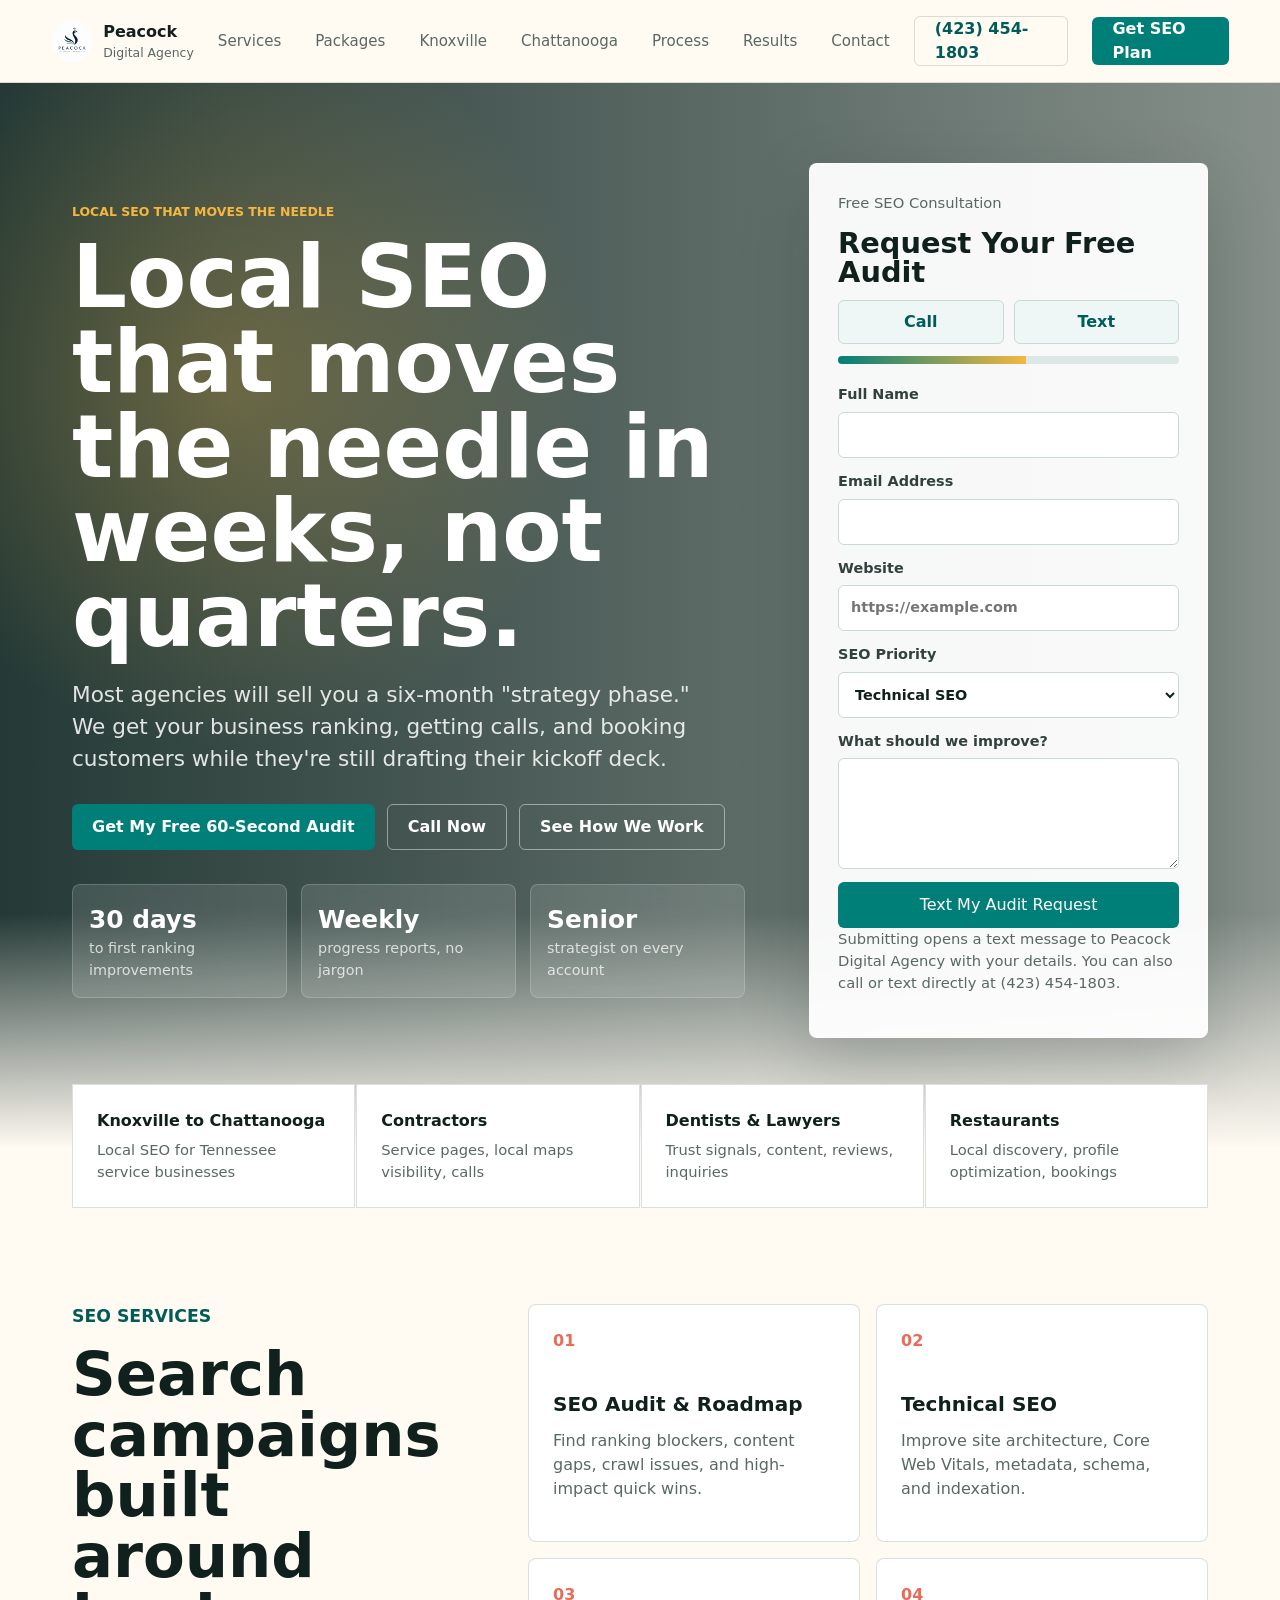
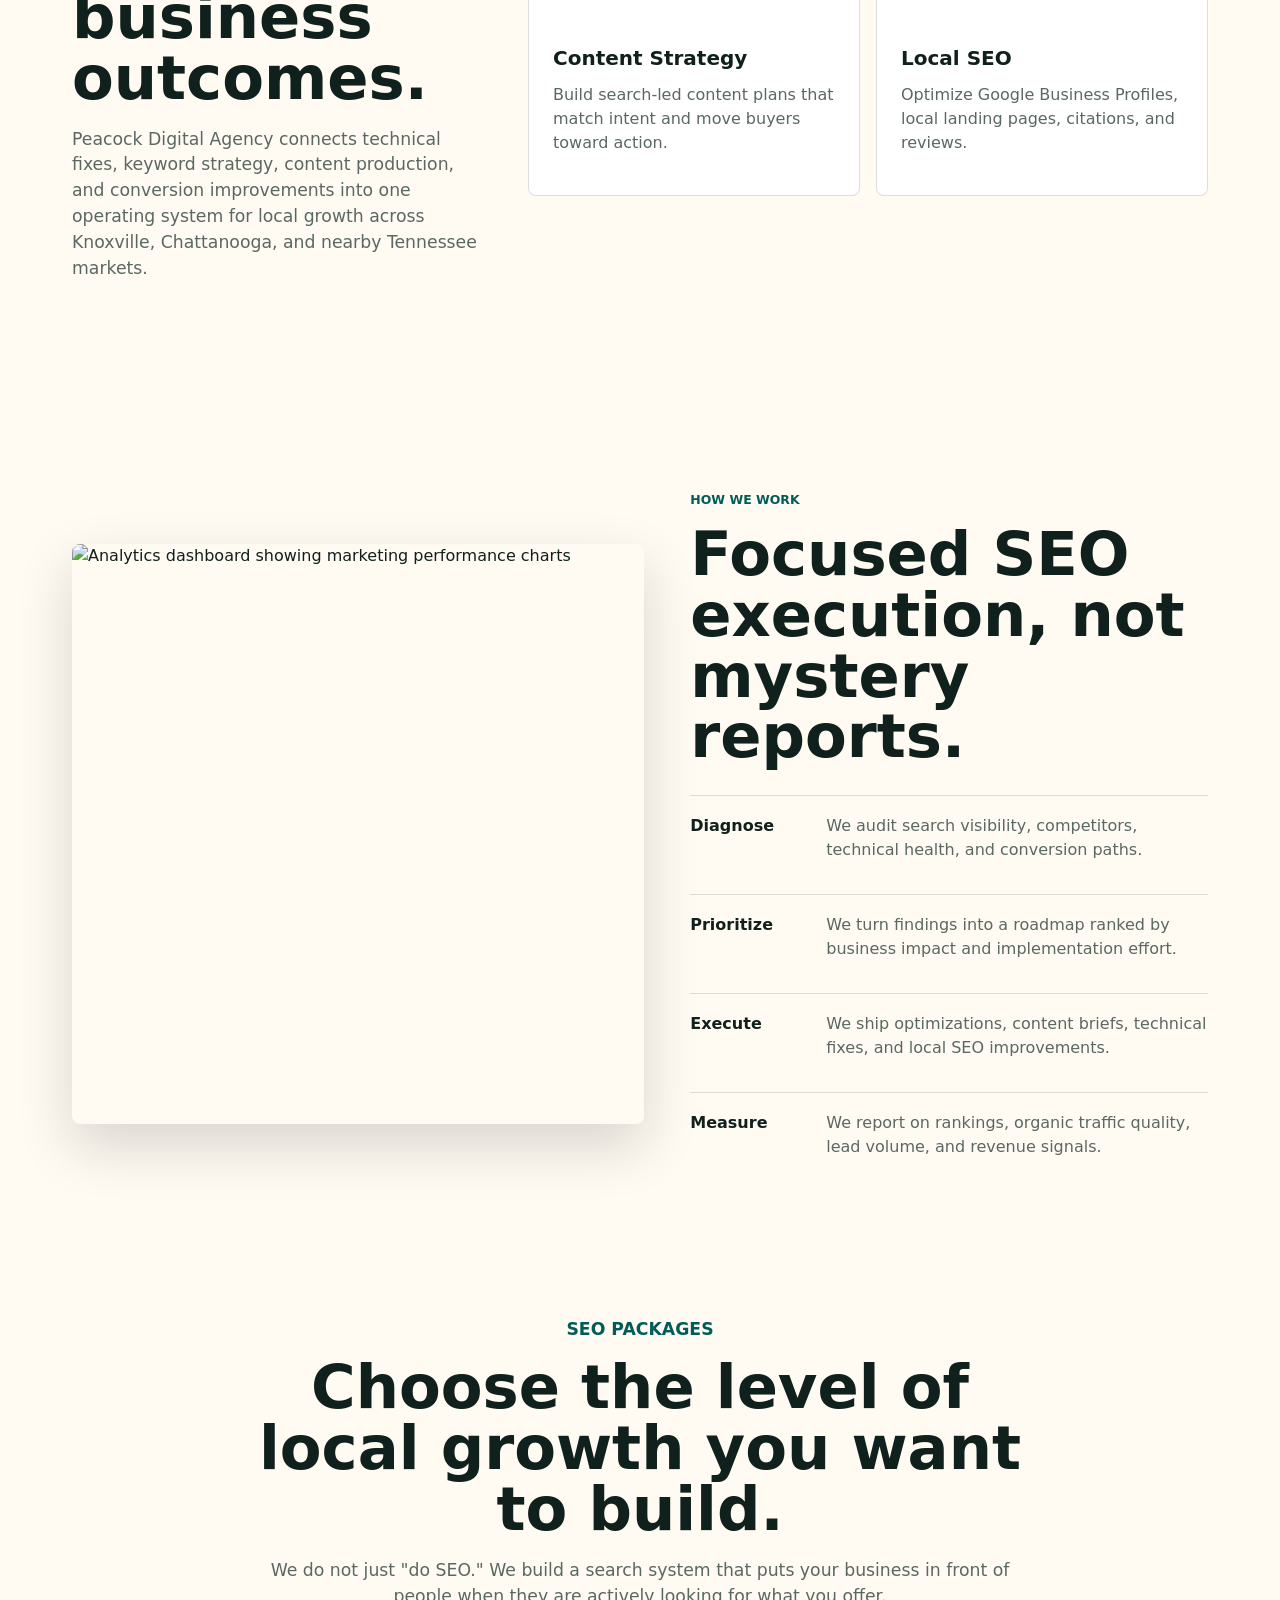
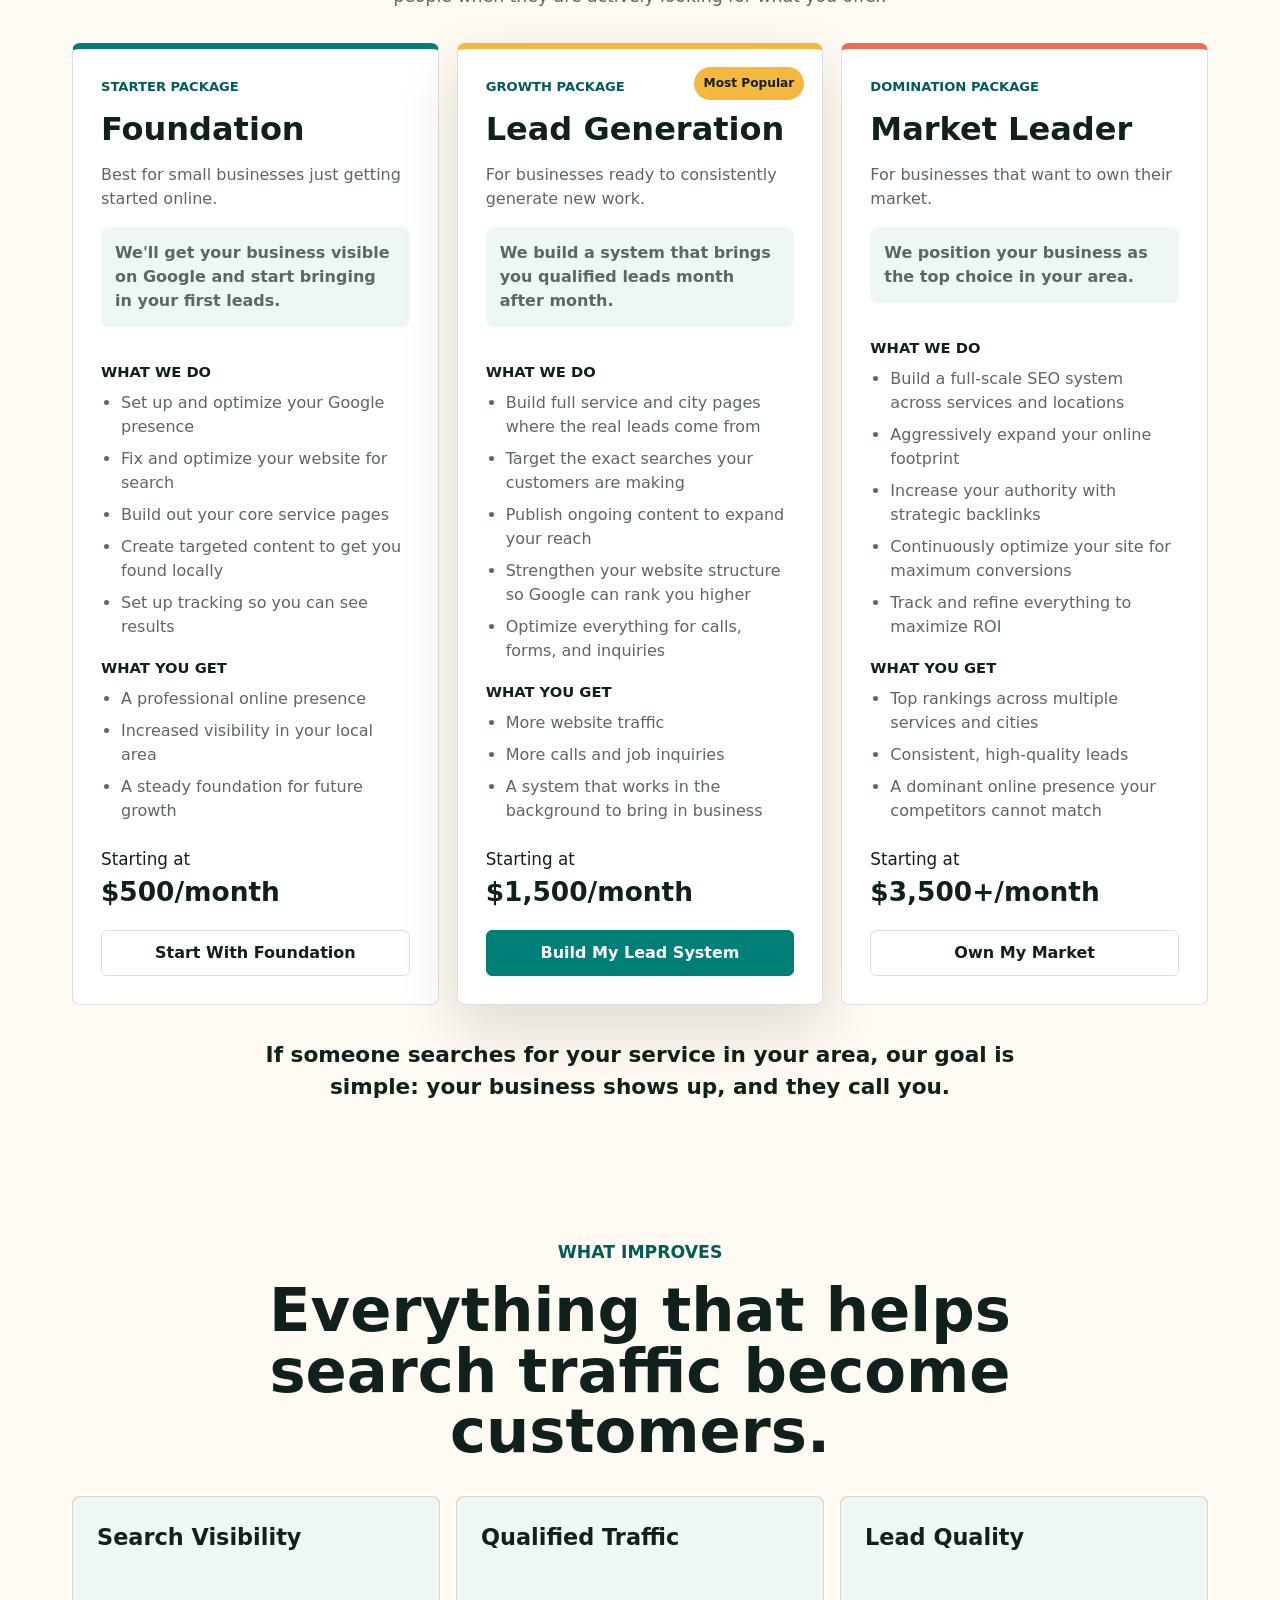
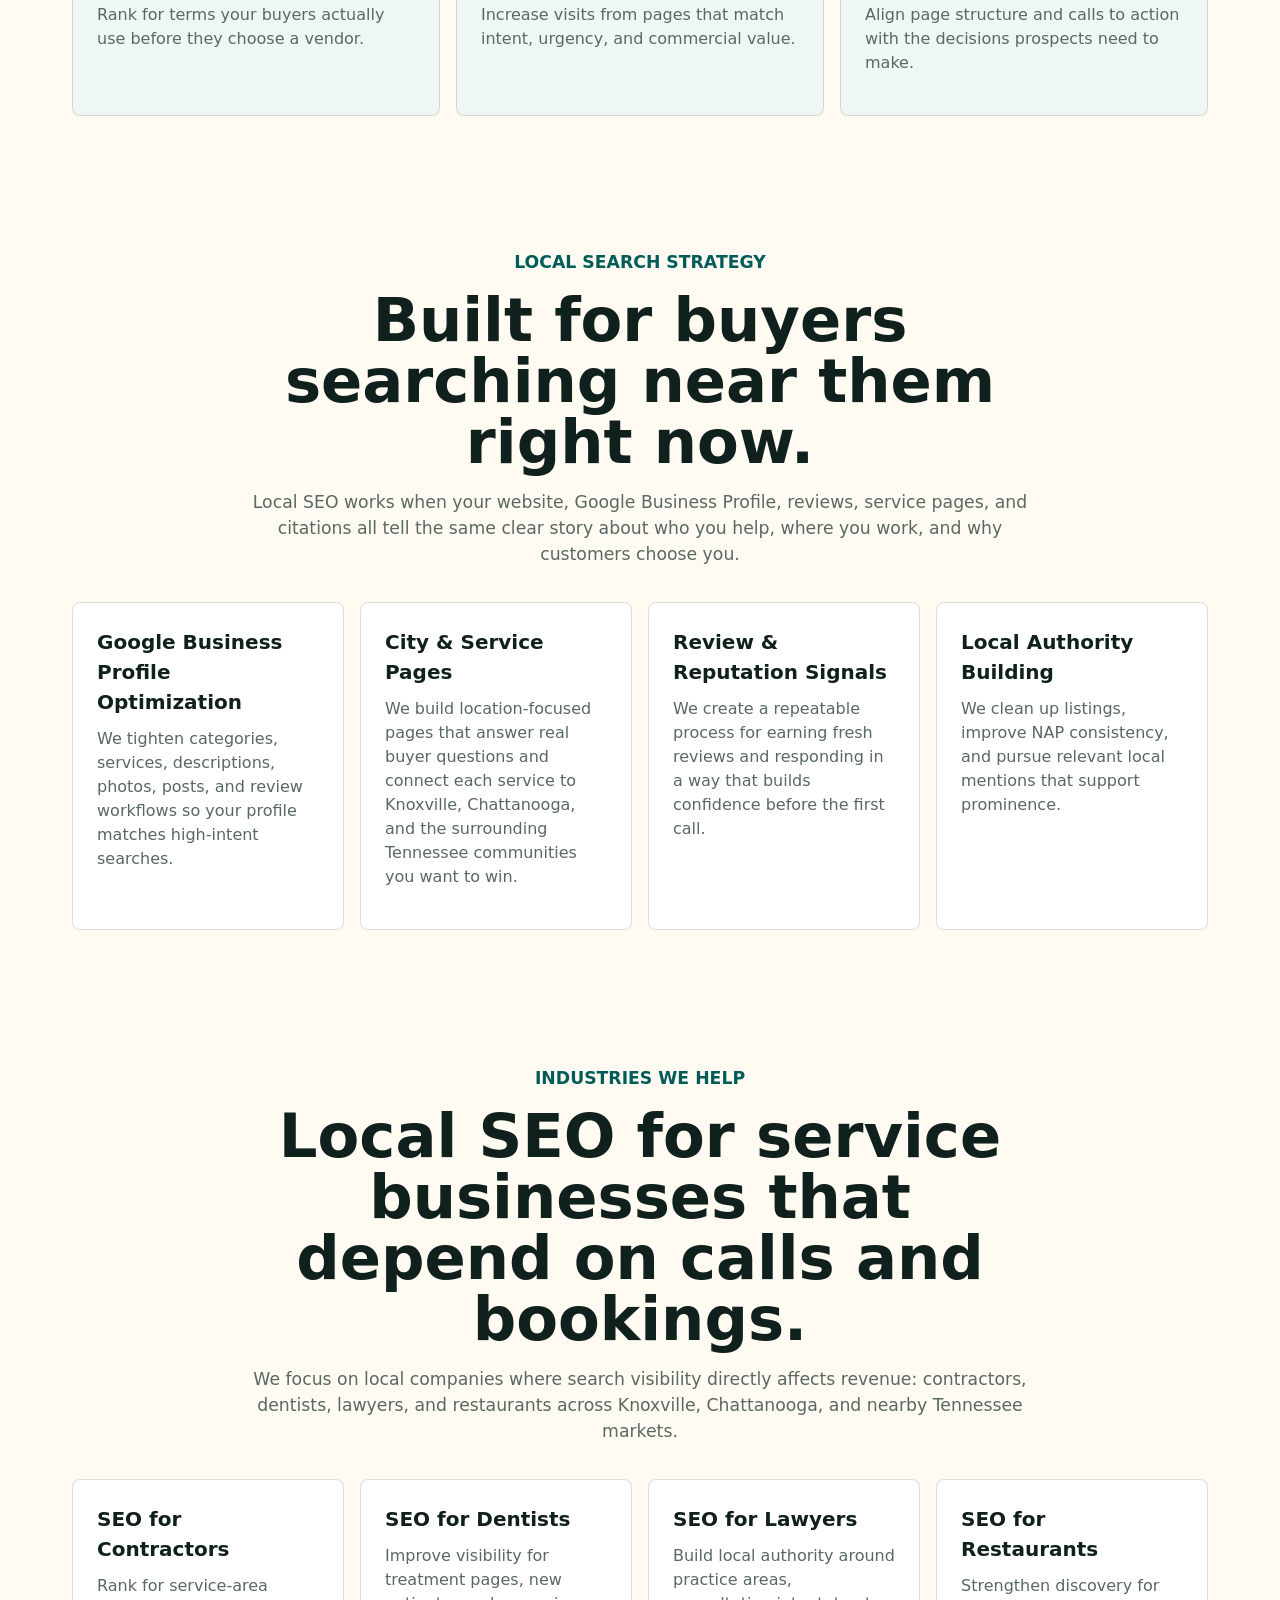
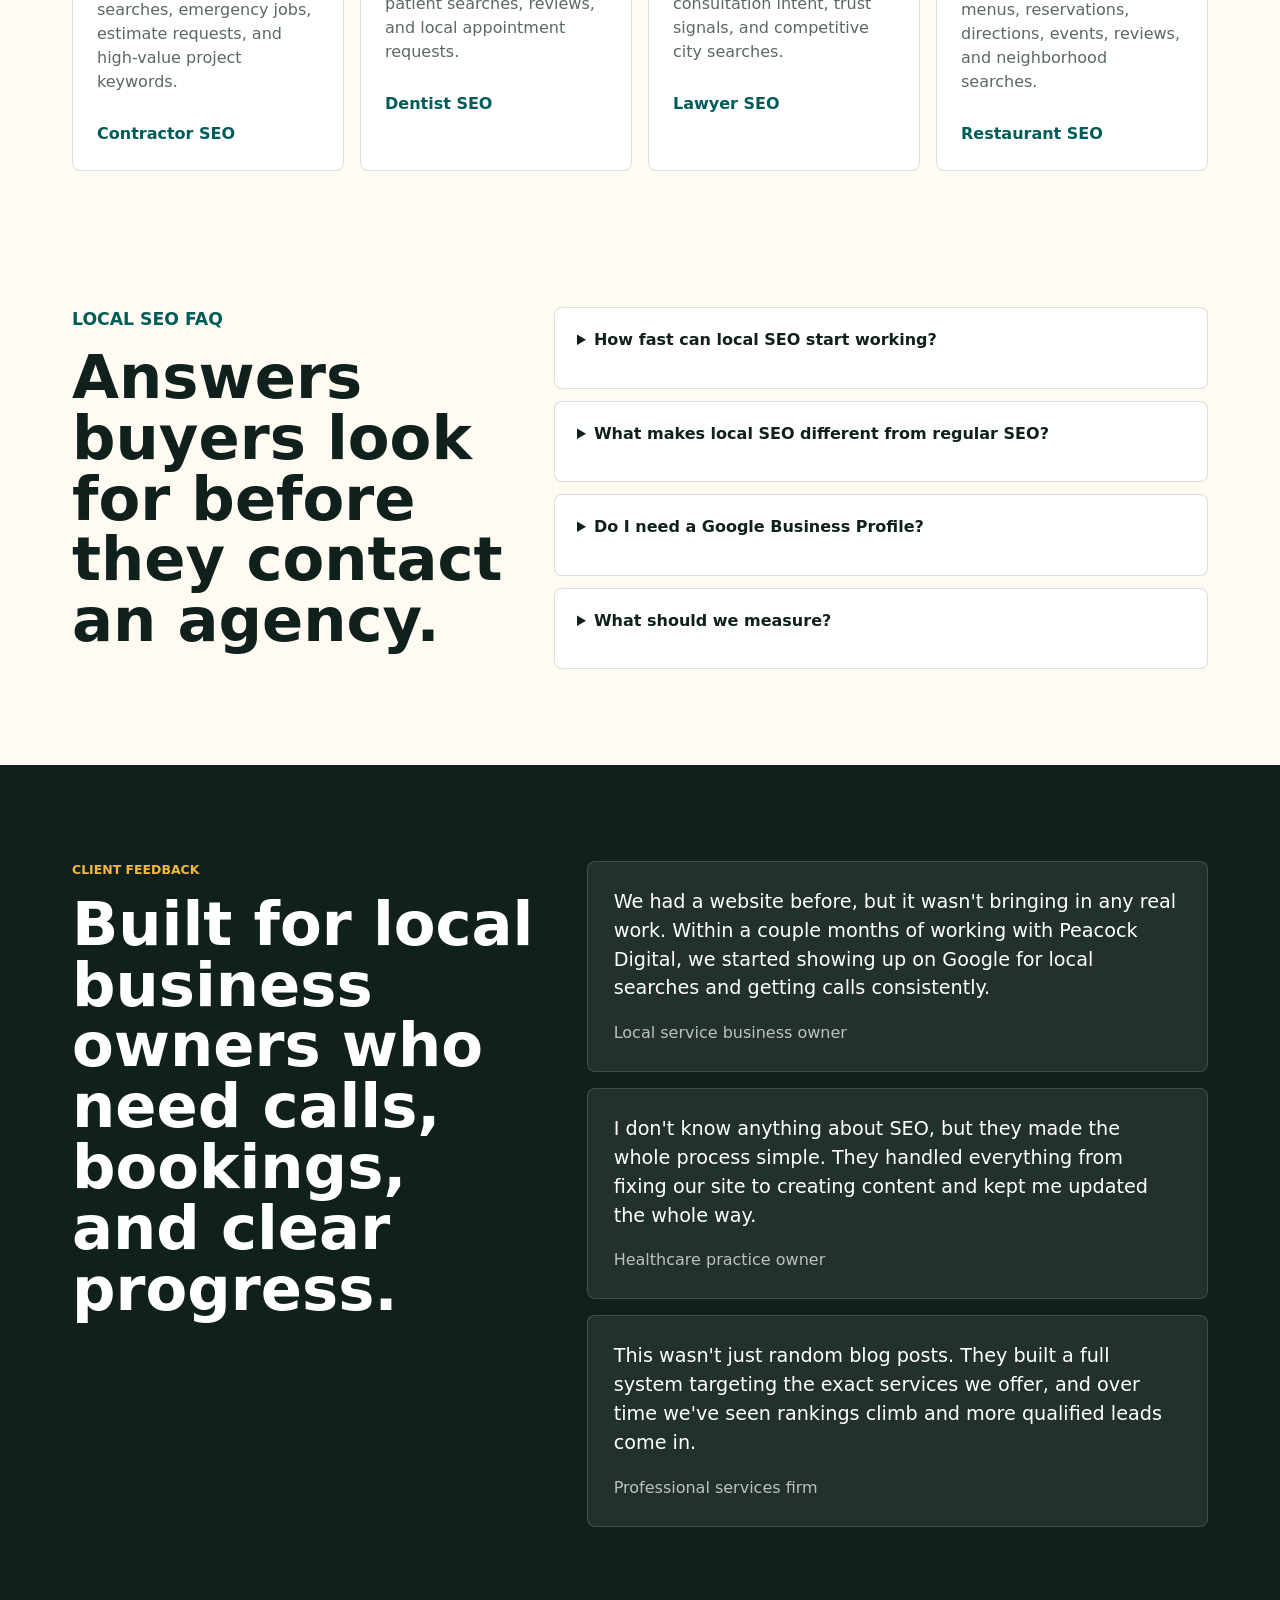
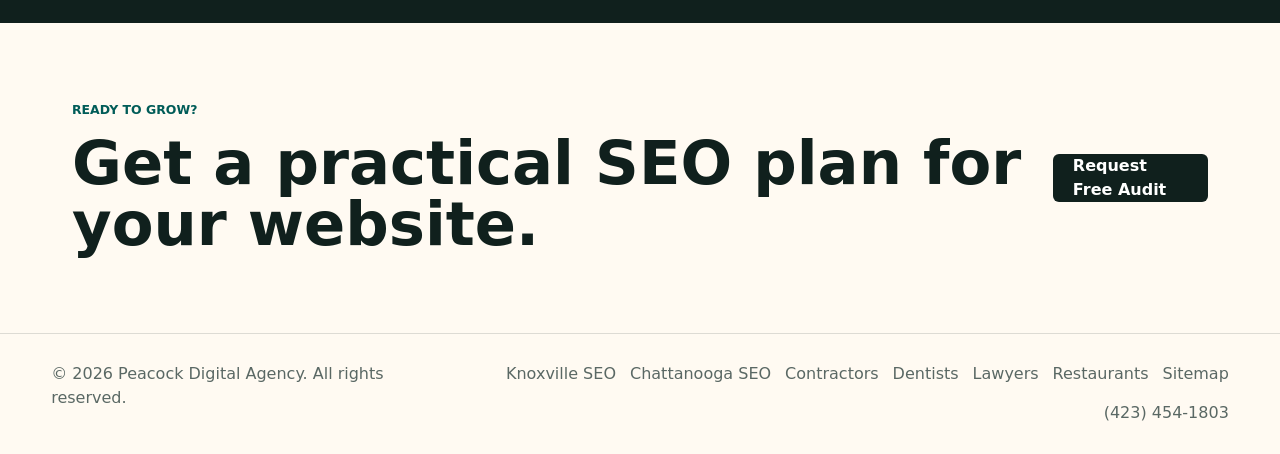
==== index.html @ 045be06d "Expand local SEO service area pages" ====
<!DOCTYPE html>
<html lang="en">
  <head>
    <meta charset="UTF-8" />
    <meta name="viewport" content="width=device-width, initial-scale=1.0" />
    <title>Local SEO Services | Peacock Digital Agency</title>
    <meta
      name="description"
      content="Peacock Digital Agency helps local businesses improve Google rankings, earn more calls, and book more customers with practical local SEO campaigns."
    />
    <meta name="robots" content="index, follow" />
    <meta property="og:title" content="Local SEO Services | Peacock Digital Agency" />
    <meta
      property="og:description"
      content="Local SEO campaigns built to improve visibility, calls, and booked customers without months of vague strategy work."
    />
    <meta property="og:type" content="website" />
    <meta property="og:image" content="logo.png" />
    <meta name="twitter:card" content="summary_large_image" />
    <link rel="preconnect" href="https://images.unsplash.com" />
    <link rel="stylesheet" href="styles.css" />
    <script type="application/ld+json">
      {
        "@context": "https://schema.org",
        "@type": "ProfessionalService",
        "name": "Peacock Digital Agency",
        "description": "Local SEO services for businesses that want better Google visibility, more calls, and more booked customers.",
        "telephone": "+14234541803",
        "areaServed": [
          {
            "@type": "City",
            "name": "Knoxville",
            "address": {
              "@type": "PostalAddress",
              "addressRegion": "TN",
              "addressCountry": "US"
            }
          },
          {
            "@type": "City",
            "name": "Chattanooga",
            "address": {
              "@type": "PostalAddress",
              "addressRegion": "TN",
              "addressCountry": "US"
            }
          }
        ],
        "serviceType": "Local SEO",
        "hasOfferCatalog": {
          "@type": "OfferCatalog",
          "name": "Local SEO Services",
          "itemListElement": [
            {
              "@type": "Offer",
              "itemOffered": {
                "@type": "Service",
                "name": "Google Business Profile Optimization"
              }
            },
            {
              "@type": "Offer",
              "itemOffered": {
                "@type": "Service",
                "name": "Local SEO Audit"
              }
            },
            {
              "@type": "Offer",
              "itemOffered": {
                "@type": "Service",
                "name": "Local Citation Building"
              }
            }
          ]
        },
        "sameAs": []
      }
    </script>
    <script type="application/ld+json">
      {
        "@context": "https://schema.org",
        "@type": "FAQPage",
        "mainEntity": [
          {
            "@type": "Question",
            "name": "How fast can local SEO start working?",
            "acceptedAnswer": {
              "@type": "Answer",
              "text": "Some improvements can appear within weeks after technical fixes, Google Business Profile updates, and citation cleanup. Competitive rankings usually require ongoing content, reviews, and authority work."
            }
          },
          {
            "@type": "Question",
            "name": "What makes local SEO different from regular SEO?",
            "acceptedAnswer": {
              "@type": "Answer",
              "text": "Local SEO focuses on searches with geographic intent. It combines website relevance, Google Business Profile strength, reviews, proximity, local content, and business listing consistency."
            }
          },
          {
            "@type": "Question",
            "name": "Do I need a Google Business Profile?",
            "acceptedAnswer": {
              "@type": "Answer",
              "text": "Yes. For most local businesses, a complete and verified Google Business Profile is one of the most important assets for showing up in Maps and local search results."
            }
          },
          {
            "@type": "Question",
            "name": "What should we measure?",
            "acceptedAnswer": {
              "@type": "Answer",
              "text": "Rankings matter, but the core metrics are calls, form submissions, booked appointments, direction requests, organic traffic quality, and revenue opportunities from local search."
            }
          }
        ]
      }
    </script>
  </head>
  <body>
    <header class="site-header">
      <a class="brand" href="#top" aria-label="Peacock Digital Agency home">
        <img class="brand-logo" src="logo.png" alt="" />
        <span>
          <strong>Peacock</strong>
          <small>Digital Agency</small>
        </span>
      </a>
      <nav class="main-nav" aria-label="Primary navigation">
        <a href="#services">Services</a>
        <a href="#packages">Packages</a>
        <a href="local-seo-knoxville.html">Knoxville</a>
        <a href="local-seo-chattanooga.html">Chattanooga</a>
        <a href="#process">Process</a>
        <a href="#results">Results</a>
        <a href="#contact">Contact</a>
      </nav>
      <a class="header-phone" href="tel:+14234541803">(423) 454-1803</a>
      <a class="header-cta" href="#contact">Get SEO Plan</a>
    </header>

    <main id="top">
      <section class="hero">
        <div class="hero-media" aria-hidden="true"></div>
        <div class="hero-overlay"></div>
        <div class="hero-inner">
          <div class="hero-copy">
            <p class="eyebrow">Local SEO that moves the needle</p>
            <h1>Local SEO that moves the needle in weeks, not quarters.</h1>
            <p class="hero-subtitle">
              Most agencies will sell you a six-month "strategy phase." We get your business ranking,
              getting calls, and booking customers while they're still drafting their kickoff deck.
            </p>
            <div class="hero-actions">
              <a class="primary-button" href="#contact">Get My Free 60-Second Audit</a>
              <a class="secondary-button" href="tel:+14234541803">Call Now</a>
              <a class="secondary-button" href="#process">See How We Work</a>
            </div>
            <dl class="hero-stats" aria-label="Agency highlights">
              <div>
                <dt>30 days</dt>
                <dd>to first ranking improvements</dd>
              </div>
              <div>
                <dt>Weekly</dt>
                <dd>progress reports, no jargon</dd>
              </div>
              <div>
                <dt>Senior</dt>
                <dd>strategist on every account</dd>
              </div>
            </dl>
          </div>

          <form class="lead-form" id="contact" aria-label="Request an SEO proposal">
            <p class="form-kicker">Free SEO Consultation</p>
            <h2>Request Your Free Audit</h2>
            <div class="contact-options" aria-label="Direct contact options">
              <a href="tel:+14234541803">Call</a>
              <a href="sms:+14234541803">Text</a>
            </div>
            <div class="progress">
              <span></span>
            </div>
            <label>
              Full Name
              <input name="name" autocomplete="name" required />
            </label>
            <label>
              Email Address
              <input name="email" type="email" autocomplete="email" required />
            </label>
            <label>
              Website
              <input name="website" type="url" placeholder="https://example.com" />
            </label>
            <label>
              SEO Priority
              <select name="priority">
                <option>Technical SEO</option>
                <option>Local SEO</option>
                <option>Content Strategy</option>
                <option>Ecommerce SEO</option>
                <option>Full SEO Campaign</option>
              </select>
            </label>
            <label>
              What should we improve?
              <textarea name="message" rows="4"></textarea>
            </label>
            <button type="submit">Text My Audit Request</button>
            <p class="form-note">
              Submitting opens a text message to Peacock Digital Agency with your details.
              You can also call or text directly at (423) 454-1803.
            </p>
          </form>
        </div>
      </section>

      <section class="proof-band" aria-label="Client proof points">
        <div>
          <strong>Knoxville to Chattanooga</strong>
          <span>Local SEO for Tennessee service businesses</span>
        </div>
        <div>
          <strong>Contractors</strong>
          <span>Service pages, local maps visibility, calls</span>
        </div>
        <div>
          <strong>Dentists &amp; Lawyers</strong>
          <span>Trust signals, content, reviews, inquiries</span>
        </div>
        <div>
          <strong>Restaurants</strong>
          <span>Local discovery, profile optimization, bookings</span>
        </div>
      </section>

      <section class="section split" id="services">
        <div class="section-copy">
          <p class="eyebrow dark">SEO services</p>
          <h2>Search campaigns built around business outcomes.</h2>
          <p>
            Peacock Digital Agency connects technical fixes, keyword strategy,
            content production, and conversion improvements into one operating
            system for local growth across Knoxville, Chattanooga, and nearby
            Tennessee markets.
          </p>
        </div>
        <div class="service-grid">
          <article>
            <span>01</span>
            <h3>SEO Audit &amp; Roadmap</h3>
            <p>Find ranking blockers, content gaps, crawl issues, and high-impact quick wins.</p>
          </article>
          <article>
            <span>02</span>
            <h3>Technical SEO</h3>
            <p>Improve site architecture, Core Web Vitals, metadata, schema, and indexation.</p>
          </article>
          <article>
            <span>03</span>
            <h3>Content Strategy</h3>
            <p>Build search-led content plans that match intent and move buyers toward action.</p>
          </article>
          <article>
            <span>04</span>
            <h3>Local SEO</h3>
            <p>Optimize Google Business Profiles, local landing pages, citations, and reviews.</p>
          </article>
        </div>
      </section>

      <section class="section image-feature" id="process">
        <img
          src="https://images.unsplash.com/photo-1551288049-bebda4e38f71?auto=format&fit=crop&w=1400&q=80"
          alt="Analytics dashboard showing marketing performance charts"
        />
        <div>
          <p class="eyebrow dark">How we work</p>
          <h2>Focused SEO execution, not mystery reports.</h2>
          <ol class="process-list">
            <li>
              <strong>Diagnose</strong>
              <span>We audit search visibility, competitors, technical health, and conversion paths.</span>
            </li>
            <li>
              <strong>Prioritize</strong>
              <span>We turn findings into a roadmap ranked by business impact and implementation effort.</span>
            </li>
            <li>
              <strong>Execute</strong>
              <span>We ship optimizations, content briefs, technical fixes, and local SEO improvements.</span>
            </li>
            <li>
              <strong>Measure</strong>
              <span>We report on rankings, organic traffic quality, lead volume, and revenue signals.</span>
            </li>
          </ol>
        </div>
      </section>

      <section class="section packages-section" id="packages">
        <div class="section-copy centered">
          <p class="eyebrow dark">SEO packages</p>
          <h2>Choose the level of local growth you want to build.</h2>
          <p>
            We do not just "do SEO." We build a search system that puts your
            business in front of people when they are actively looking for what
            you offer.
          </p>
        </div>
        <div class="package-grid">
          <article class="package-card starter">
            <p class="package-label">Starter Package</p>
            <h3>Foundation</h3>
            <p class="package-fit">Best for small businesses just getting started online.</p>
            <p class="package-promise">
              We'll get your business visible on Google and start bringing in
              your first leads.
            </p>
            <h4>What we do</h4>
            <ul>
              <li>Set up and optimize your Google presence</li>
              <li>Fix and optimize your website for search</li>
              <li>Build out your core service pages</li>
              <li>Create targeted content to get you found locally</li>
              <li>Set up tracking so you can see results</li>
            </ul>
            <h4>What you get</h4>
            <ul>
              <li>A professional online presence</li>
              <li>Increased visibility in your local area</li>
              <li>A steady foundation for future growth</li>
            </ul>
            <p class="package-price">Starting at <strong>$500/month</strong></p>
            <a class="package-button" href="#contact">Start With Foundation</a>
          </article>

          <article class="package-card growth featured">
            <p class="package-badge">Most Popular</p>
            <p class="package-label">Growth Package</p>
            <h3>Lead Generation</h3>
            <p class="package-fit">For businesses ready to consistently generate new work.</p>
            <p class="package-promise">
              We build a system that brings you qualified leads month after month.
            </p>
            <h4>What we do</h4>
            <ul>
              <li>Build full service and city pages where the real leads come from</li>
              <li>Target the exact searches your customers are making</li>
              <li>Publish ongoing content to expand your reach</li>
              <li>Strengthen your website structure so Google can rank you higher</li>
              <li>Optimize everything for calls, forms, and inquiries</li>
            </ul>
            <h4>What you get</h4>
            <ul>
              <li>More website traffic</li>
              <li>More calls and job inquiries</li>
              <li>A system that works in the background to bring in business</li>
            </ul>
            <p class="package-price">Starting at <strong>$1,500/month</strong></p>
            <a class="package-button primary-package" href="#contact">Build My Lead System</a>
          </article>

          <article class="package-card domination">
            <p class="package-label">Domination Package</p>
            <h3>Market Leader</h3>
            <p class="package-fit">For businesses that want to own their market.</p>
            <p class="package-promise">
              We position your business as the top choice in your area.
            </p>
            <h4>What we do</h4>
            <ul>
              <li>Build a full-scale SEO system across services and locations</li>
              <li>Aggressively expand your online footprint</li>
              <li>Increase your authority with strategic backlinks</li>
              <li>Continuously optimize your site for maximum conversions</li>
              <li>Track and refine everything to maximize ROI</li>
            </ul>
            <h4>What you get</h4>
            <ul>
              <li>Top rankings across multiple services and cities</li>
              <li>Consistent, high-quality leads</li>
              <li>A dominant online presence your competitors cannot match</li>
            </ul>
            <p class="package-price">Starting at <strong>$3,500+/month</strong></p>
            <a class="package-button" href="#contact">Own My Market</a>
          </article>
        </div>
        <p class="sales-line">
          If someone searches for your service in your area, our goal is simple:
          your business shows up, and they call you.
        </p>
      </section>

      <section class="section results" id="results">
        <div class="section-copy centered">
          <p class="eyebrow dark">What improves</p>
          <h2>Everything that helps search traffic become customers.</h2>
        </div>
        <div class="metric-grid">
          <article>
            <strong>Search Visibility</strong>
            <p>Rank for terms your buyers actually use before they choose a vendor.</p>
          </article>
          <article>
            <strong>Qualified Traffic</strong>
            <p>Increase visits from pages that match intent, urgency, and commercial value.</p>
          </article>
          <article>
            <strong>Lead Quality</strong>
            <p>Align page structure and calls to action with the decisions prospects need to make.</p>
          </article>
        </div>
      </section>

      <section class="section local-search">
        <div class="section-copy centered">
          <p class="eyebrow dark">Local search strategy</p>
          <h2>Built for buyers searching near them right now.</h2>
          <p>
            Local SEO works when your website, Google Business Profile, reviews,
            service pages, and citations all tell the same clear story about who
            you help, where you work, and why customers choose you.
          </p>
        </div>
        <div class="local-grid">
          <article>
            <h3>Google Business Profile Optimization</h3>
            <p>
              We tighten categories, services, descriptions, photos, posts, and
              review workflows so your profile matches high-intent searches.
            </p>
          </article>
          <article>
            <h3>City &amp; Service Pages</h3>
            <p>
              We build location-focused pages that answer real buyer questions
              and connect each service to Knoxville, Chattanooga, and the
              surrounding Tennessee communities you want to win.
            </p>
          </article>
          <article>
            <h3>Review &amp; Reputation Signals</h3>
            <p>
              We create a repeatable process for earning fresh reviews and
              responding in a way that builds confidence before the first call.
            </p>
          </article>
          <article>
            <h3>Local Authority Building</h3>
            <p>
              We clean up listings, improve NAP consistency, and pursue relevant
              local mentions that support prominence.
            </p>
          </article>
        </div>
      </section>

      <section class="section industries-section">
        <div class="section-copy centered">
          <p class="eyebrow dark">Industries we help</p>
          <h2>Local SEO for service businesses that depend on calls and bookings.</h2>
          <p>
            We focus on local companies where search visibility directly affects
            revenue: contractors, dentists, lawyers, and restaurants across
            Knoxville, Chattanooga, and nearby Tennessee markets.
          </p>
        </div>
        <div class="industry-grid">
          <article>
            <h3>SEO for Contractors</h3>
            <p>
              Rank for service-area searches, emergency jobs, estimate requests,
              and high-value project keywords.
            </p>
            <a href="seo-for-contractors.html">Contractor SEO</a>
          </article>
          <article>
            <h3>SEO for Dentists</h3>
            <p>
              Improve visibility for treatment pages, new patient searches,
              reviews, and local appointment requests.
            </p>
            <a href="seo-for-dentists.html">Dentist SEO</a>
          </article>
          <article>
            <h3>SEO for Lawyers</h3>
            <p>
              Build local authority around practice areas, consultation intent,
              trust signals, and competitive city searches.
            </p>
            <a href="seo-for-lawyers.html">Lawyer SEO</a>
          </article>
          <article>
            <h3>SEO for Restaurants</h3>
            <p>
              Strengthen discovery for menus, reservations, directions, events,
              reviews, and neighborhood searches.
            </p>
            <a href="seo-for-restaurants.html">Restaurant SEO</a>
          </article>
        </div>
      </section>

      <section class="section faq-section">
        <div class="section-copy">
          <p class="eyebrow dark">Local SEO FAQ</p>
          <h2>Answers buyers look for before they contact an agency.</h2>
        </div>
        <div class="faq-list">
          <details>
            <summary>How fast can local SEO start working?</summary>
            <p>
              Some improvements can appear within weeks after technical fixes,
              Google Business Profile updates, and citation cleanup. Competitive
              rankings usually require ongoing content, reviews, and authority work.
            </p>
          </details>
          <details>
            <summary>What makes local SEO different from regular SEO?</summary>
            <p>
              Local SEO focuses on searches with geographic intent. It combines
              website relevance, Google Business Profile strength, reviews,
              proximity, local content, and business listing consistency.
            </p>
          </details>
          <details>
            <summary>Do I need a Google Business Profile?</summary>
            <p>
              Yes. For most local businesses, a complete and verified Google
              Business Profile is one of the most important assets for showing up
              in Maps and local search results.
            </p>
          </details>
          <details>
            <summary>What should we measure?</summary>
            <p>
              Rankings matter, but the core metrics are calls, form submissions,
              booked appointments, direction requests, organic traffic quality,
              and revenue opportunities from local search.
            </p>
          </details>
        </div>
      </section>

      <section class="testimonial-section">
        <div class="testimonial-copy">
          <p class="eyebrow">Client feedback</p>
          <h2>Built for local business owners who need calls, bookings, and clear progress.</h2>
        </div>
        <div class="testimonials">
          <figure>
            <blockquote>
              We had a website before, but it wasn't bringing in any real work.
              Within a couple months of working with Peacock Digital, we started
              showing up on Google for local searches and getting calls consistently.
            </blockquote>
            <figcaption>Local service business owner</figcaption>
          </figure>
          <figure>
            <blockquote>
              I don't know anything about SEO, but they made the whole process simple.
              They handled everything from fixing our site to creating content and
              kept me updated the whole way.
            </blockquote>
            <figcaption>Healthcare practice owner</figcaption>
          </figure>
          <figure>
            <blockquote>
              This wasn't just random blog posts. They built a full system targeting
              the exact services we offer, and over time we've seen rankings climb
              and more qualified leads come in.
            </blockquote>
            <figcaption>Professional services firm</figcaption>
          </figure>
        </div>
      </section>

      <section class="final-cta">
        <div>
          <p class="eyebrow dark">Ready to grow?</p>
          <h2>Get a practical SEO plan for your website.</h2>
        </div>
        <a class="primary-button dark-button" href="#contact">Request Free Audit</a>
      </section>
    </main>

    <footer>
      <p>© 2026 Peacock Digital Agency. All rights reserved.</p>
      <div class="footer-links">
        <a href="local-seo-knoxville.html">Knoxville SEO</a>
        <a href="local-seo-chattanooga.html">Chattanooga SEO</a>
        <a href="seo-for-contractors.html">Contractors</a>
        <a href="seo-for-dentists.html">Dentists</a>
        <a href="seo-for-lawyers.html">Lawyers</a>
        <a href="seo-for-restaurants.html">Restaurants</a>
        <a href="sitemap.html">Sitemap</a>
        <a href="tel:+14234541803">(423) 454-1803</a>
      </div>
    </footer>

    <script src="script.js"></script>
  </body>
</html>
---- styles.css ----
:root {
  --ink: #10201d;
  --muted: #5a6864;
  --peacock: #007f79;
  --peacock-dark: #005c58;
  --gold: #f4b740;
  --coral: #ea6b58;
  --mist: #eef7f5;
  --paper: #fffaf2;
  --white: #ffffff;
  --line: rgba(16, 32, 29, 0.14);
  --shadow: 0 24px 70px rgba(16, 32, 29, 0.2);
}

* {
  box-sizing: border-box;
}

html {
  scroll-behavior: smooth;
}

body {
  margin: 0;
  color: var(--ink);
  background: var(--paper);
  font-family: Inter, ui-sans-serif, system-ui, -apple-system, BlinkMacSystemFont, "Segoe UI", sans-serif;
  line-height: 1.5;
}

a {
  color: inherit;
  text-decoration: none;
}

img {
  display: block;
  max-width: 100%;
}

.site-header {
  position: sticky;
  top: 0;
  z-index: 10;
  display: flex;
  align-items: center;
  justify-content: space-between;
  gap: 24px;
  padding: 16px clamp(18px, 4vw, 56px);
  background: rgba(255, 250, 242, 0.9);
  border-bottom: 1px solid var(--line);
  backdrop-filter: blur(18px);
}

.brand {
  display: inline-flex;
  align-items: center;
  gap: 10px;
  min-width: max-content;
}

.brand-logo {
  width: 42px;
  height: 42px;
  object-fit: cover;
  border-radius: 50%;
}

.brand strong,
.brand small {
  display: block;
}

.brand small {
  color: var(--muted);
  font-size: 0.78rem;
}

.main-nav {
  display: flex;
  gap: clamp(14px, 3vw, 34px);
  color: var(--muted);
  font-size: 0.94rem;
}

.main-nav a:hover {
  color: var(--peacock-dark);
}

.header-phone,
.header-cta,
.primary-button,
.secondary-button,
.lead-form button {
  display: inline-flex;
  align-items: center;
  justify-content: center;
  min-height: 46px;
  padding: 0 20px;
  border-radius: 6px;
  font-weight: 800;
}

.header-cta,
.primary-button,
.lead-form button {
  color: var(--white);
  background: var(--peacock);
}

.header-phone {
  color: var(--peacock-dark);
  border: 1px solid var(--line);
}

.secondary-button {
  color: var(--white);
  border: 1px solid rgba(255, 255, 255, 0.45);
}

.hero {
  position: relative;
  min-height: 760px;
  overflow: hidden;
  color: var(--white);
}

.hero-media,
.hero-overlay {
  position: absolute;
  inset: 0;
}

.hero-media {
  background:
    linear-gradient(90deg, rgba(5, 30, 27, 0.88), rgba(5, 30, 27, 0.48)),
    url("https://images.unsplash.com/photo-1460925895917-afdab827c52f?auto=format&fit=crop&w=1800&q=82") center / cover;
  transform: scale(1.02);
}

.hero-overlay {
  background: radial-gradient(circle at 18% 28%, rgba(244, 183, 64, 0.28), transparent 28%),
    linear-gradient(180deg, transparent 78%, var(--paper));
}

.hero-inner {
  position: relative;
  display: grid;
  grid-template-columns: minmax(0, 1.08fr) minmax(360px, 0.64fr);
  gap: clamp(28px, 5vw, 70px);
  align-items: center;
  max-width: 1180px;
  min-height: 760px;
  margin: 0 auto;
  padding: 80px 22px 110px;
}

.eyebrow {
  margin: 0 0 14px;
  color: var(--gold);
  font-size: 0.78rem;
  font-weight: 900;
  letter-spacing: 0;
  text-transform: uppercase;
}

.eyebrow.dark {
  color: var(--peacock-dark);
}

h1,
h2,
h3,
p {
  margin-top: 0;
}

h1 {
  max-width: 790px;
  margin-bottom: 20px;
  font-size: 5.4rem;
  line-height: 0.98;
  letter-spacing: 0;
}

h2 {
  margin-bottom: 18px;
  font-size: 3.8rem;
  line-height: 1;
  letter-spacing: 0;
}

h3 {
  margin-bottom: 10px;
  font-size: 1.25rem;
}

.hero-subtitle {
  max-width: 620px;
  margin-bottom: 28px;
  color: rgba(255, 255, 255, 0.86);
  font-size: 1.35rem;
}

.hero-actions {
  display: flex;
  flex-wrap: wrap;
  gap: 12px;
  margin-bottom: 34px;
}

.hero-stats {
  display: grid;
  grid-template-columns: repeat(3, minmax(0, 1fr));
  gap: 14px;
  max-width: 680px;
  margin: 0;
}

.hero-stats div {
  padding: 16px;
  background: rgba(255, 255, 255, 0.12);
  border: 1px solid rgba(255, 255, 255, 0.18);
  border-radius: 8px;
  backdrop-filter: blur(8px);
}

.hero-stats dt {
  font-size: 1.55rem;
  font-weight: 900;
}

.hero-stats dd {
  margin: 0;
  color: rgba(255, 255, 255, 0.75);
  font-size: 0.9rem;
}

.lead-form {
  padding: 28px;
  color: var(--ink);
  background: rgba(255, 255, 255, 0.95);
  border: 1px solid rgba(255, 255, 255, 0.5);
  border-radius: 8px;
  box-shadow: var(--shadow);
}

.lead-form h2 {
  margin-bottom: 12px;
  font-size: 1.8rem;
}

.form-kicker,
.form-note {
  color: var(--muted);
  font-size: 0.92rem;
}

.progress {
  height: 8px;
  margin: 12px 0 20px;
  overflow: hidden;
  background: #dce8e5;
  border-radius: 999px;
}

.contact-options {
  display: grid;
  grid-template-columns: 1fr 1fr;
  gap: 10px;
  margin: 14px 0 4px;
}

.contact-options a {
  display: inline-flex;
  min-height: 44px;
  align-items: center;
  justify-content: center;
  color: var(--peacock-dark);
  background: var(--mist);
  border: 1px solid #cbd9d5;
  border-radius: 6px;
  font-weight: 900;
}

.progress span {
  display: block;
  width: 55%;
  height: 100%;
  background: linear-gradient(90deg, var(--peacock), var(--gold));
}

label {
  display: grid;
  gap: 6px;
  margin-bottom: 13px;
  color: #32413e;
  font-size: 0.9rem;
  font-weight: 800;
}

input,
select,
textarea {
  width: 100%;
  min-height: 46px;
  padding: 11px 12px;
  color: var(--ink);
  background: var(--white);
  border: 1px solid #cbd9d5;
  border-radius: 6px;
  font: inherit;
}

textarea {
  resize: vertical;
}

.lead-form button {
  width: 100%;
  border: 0;
  cursor: pointer;
  font: inherit;
}

.proof-band {
  display: grid;
  grid-template-columns: repeat(4, minmax(0, 1fr));
  gap: 1px;
  max-width: 1180px;
  margin: -64px auto 0;
  padding: 0 22px;
  position: relative;
  z-index: 2;
}

.proof-band div {
  padding: 24px;
  background: var(--white);
  border: 1px solid var(--line);
}

.proof-band strong,
.proof-band span {
  display: block;
}

.proof-band span {
  margin-top: 6px;
  color: var(--muted);
  font-size: 0.92rem;
}

.section {
  max-width: 1180px;
  margin: 0 auto;
  padding: 96px 22px;
}

.split {
  display: grid;
  grid-template-columns: 0.75fr 1.25fr;
  gap: 48px;
  align-items: start;
}

.section-copy p {
  color: var(--muted);
  font-size: 1.08rem;
}

.service-grid,
.metric-grid {
  display: grid;
  grid-template-columns: repeat(2, minmax(0, 1fr));
  gap: 16px;
}

.service-grid article,
.metric-grid article {
  min-height: 190px;
  padding: 24px;
  background: var(--white);
  border: 1px solid var(--line);
  border-radius: 8px;
}

.service-grid span {
  display: inline-flex;
  margin-bottom: 36px;
  color: var(--coral);
  font-weight: 900;
}

.service-grid p,
.metric-grid p {
  color: var(--muted);
}

.image-feature {
  display: grid;
  grid-template-columns: 1.05fr 0.95fr;
  gap: 46px;
  align-items: center;
}

.image-feature img {
  width: 100%;
  height: 580px;
  object-fit: cover;
  border-radius: 8px;
  box-shadow: 0 22px 55px rgba(16, 32, 29, 0.16);
}

.process-list {
  display: grid;
  gap: 14px;
  padding: 0;
  margin: 28px 0 0;
  list-style: none;
}

.process-list li {
  display: grid;
  grid-template-columns: 120px 1fr;
  gap: 16px;
  padding: 18px 0;
  border-top: 1px solid var(--line);
}

.process-list span {
  color: var(--muted);
}

.packages-section {
  padding-top: 44px;
}

.package-grid {
  display: grid;
  grid-template-columns: repeat(3, minmax(0, 1fr));
  gap: 18px;
  align-items: stretch;
}

.package-card {
  position: relative;
  display: flex;
  flex-direction: column;
  min-height: 740px;
  padding: 28px;
  background: var(--white);
  border: 1px solid var(--line);
  border-top: 6px solid var(--peacock);
  border-radius: 8px;
}

.package-card.featured {
  border-top-color: var(--gold);
  box-shadow: 0 24px 60px rgba(16, 32, 29, 0.14);
}

.package-card.domination {
  border-top-color: var(--coral);
}

.package-badge {
  position: absolute;
  top: 18px;
  right: 18px;
  margin: 0;
  padding: 7px 10px;
  color: var(--ink);
  background: var(--gold);
  border-radius: 999px;
  font-size: 0.76rem;
  font-weight: 900;
}

.package-label {
  margin-bottom: 8px;
  color: var(--peacock-dark);
  font-size: 0.82rem;
  font-weight: 900;
  text-transform: uppercase;
}

.package-card h3 {
  margin-bottom: 10px;
  font-size: 2rem;
}

.package-card h4 {
  margin: 18px 0 8px;
  font-size: 0.92rem;
  text-transform: uppercase;
}

.package-fit,
.package-promise,
.package-card li {
  color: var(--muted);
}

.package-promise {
  min-height: 72px;
  padding: 14px;
  background: var(--mist);
  border-radius: 8px;
  font-weight: 800;
}

.package-card ul {
  display: grid;
  gap: 8px;
  padding-left: 20px;
  margin: 0;
}

.package-price {
  margin: auto 0 18px;
  padding-top: 24px;
  font-size: 1.05rem;
}

.package-price strong {
  display: block;
  color: var(--ink);
  font-size: 1.65rem;
}

.package-button {
  display: inline-flex;
  align-items: center;
  justify-content: center;
  min-height: 46px;
  padding: 0 18px;
  color: var(--ink);
  border: 1px solid var(--line);
  border-radius: 6px;
  font-weight: 900;
}

.primary-package {
  color: var(--white);
  background: var(--peacock);
  border-color: var(--peacock);
}

.sales-line {
  max-width: 780px;
  margin: 34px auto 0;
  color: var(--ink);
  font-size: 1.35rem;
  font-weight: 900;
  text-align: center;
}

.results {
  padding-top: 40px;
}

.centered {
  max-width: 780px;
  margin: 0 auto 34px;
  text-align: center;
}

.metric-grid {
  grid-template-columns: repeat(3, minmax(0, 1fr));
}

.metric-grid article {
  min-height: 220px;
  background: var(--mist);
}

.metric-grid strong {
  display: block;
  margin-bottom: 48px;
  font-size: 1.4rem;
}

.local-search {
  padding-top: 38px;
}

.local-grid,
.industry-grid {
  display: grid;
  grid-template-columns: repeat(4, minmax(0, 1fr));
  gap: 16px;
}

.local-grid article,
.industry-grid article {
  min-height: 250px;
  padding: 24px;
  background: var(--white);
  border: 1px solid var(--line);
  border-radius: 8px;
}

.local-grid p,
.industry-grid p,
.faq-list p {
  color: var(--muted);
}

.industry-grid a,
.local-link-list a {
  display: inline-flex;
  margin-top: 12px;
  color: var(--peacock-dark);
  font-weight: 900;
}

.industries-section {
  padding-top: 40px;
}

.subpage-hero {
  padding: 98px 22px 74px;
  color: var(--white);
  background:
    linear-gradient(90deg, rgba(5, 30, 27, 0.92), rgba(5, 30, 27, 0.6)),
    url("https://images.unsplash.com/photo-1557804506-669a67965ba0?auto=format&fit=crop&w=1800&q=80") center / cover;
}

.subpage-hero-inner,
.subpage-section {
  max-width: 1180px;
  margin: 0 auto;
}

.subpage-hero h1 {
  max-width: 880px;
  font-size: 4.6rem;
}

.subpage-hero p {
  max-width: 740px;
  color: rgba(255, 255, 255, 0.84);
  font-size: 1.22rem;
}

.subpage-section {
  padding: 72px 22px;
}

.subpage-grid {
  display: grid;
  grid-template-columns: minmax(0, 0.9fr) minmax(0, 1.1fr);
  gap: 44px;
  align-items: start;
}

.content-panel {
  padding: 26px;
  background: var(--white);
  border: 1px solid var(--line);
  border-radius: 8px;
}

.content-panel p,
.content-panel li,
.subpage-section p {
  color: var(--muted);
}

.content-panel ul,
.local-link-list {
  display: grid;
  gap: 10px;
  margin: 0;
}

.local-link-list {
  grid-template-columns: repeat(2, minmax(0, 1fr));
  padding: 0;
  list-style: none;
}

.subpage-cta {
  display: flex;
  align-items: center;
  justify-content: space-between;
  gap: 24px;
  max-width: 1180px;
  margin: 0 auto 74px;
  padding: 38px;
  color: var(--white);
  background: var(--ink);
  border-radius: 8px;
}

.subpage-cta h2 {
  margin-bottom: 8px;
  font-size: 2.4rem;
}

.subpage-cta p {
  margin-bottom: 0;
  color: rgba(255, 255, 255, 0.76);
}

.faq-section {
  display: grid;
  grid-template-columns: minmax(0, 0.8fr) minmax(0, 1.2fr);
  gap: 46px;
  padding-top: 40px;
}

.faq-list {
  display: grid;
  gap: 12px;
}

.faq-list details {
  padding: 20px 22px;
  background: var(--white);
  border: 1px solid var(--line);
  border-radius: 8px;
}

.faq-list summary {
  cursor: pointer;
  font-weight: 900;
}

.faq-list p {
  margin: 14px 0 0;
}

.testimonial-section {
  display: grid;
  grid-template-columns: minmax(0, 0.86fr) minmax(0, 1.14fr);
  gap: 46px;
  padding: 96px max(22px, calc((100vw - 1180px) / 2 + 22px));
  color: var(--white);
  background: #10201d;
}

.testimonial-copy h2 {
  max-width: 560px;
}

.testimonials {
  display: grid;
  gap: 16px;
}

figure {
  margin: 0;
  padding: 26px;
  background: rgba(255, 255, 255, 0.08);
  border: 1px solid rgba(255, 255, 255, 0.14);
  border-radius: 8px;
}

blockquote {
  margin: 0 0 18px;
  font-size: 1.2rem;
}

figcaption {
  color: rgba(255, 255, 255, 0.7);
}

.final-cta {
  display: flex;
  align-items: center;
  justify-content: space-between;
  gap: 24px;
  max-width: 1180px;
  margin: 0 auto;
  padding: 78px 22px;
}

.final-cta h2 {
  margin-bottom: 0;
}

.dark-button {
  background: var(--ink);
}

footer {
  display: flex;
  justify-content: space-between;
  gap: 18px;
  padding: 28px clamp(18px, 4vw, 56px);
  color: var(--muted);
  border-top: 1px solid var(--line);
}

.footer-links {
  display: flex;
  flex-wrap: wrap;
  gap: 14px;
  justify-content: flex-end;
}

.form-success {
  display: grid;
  min-height: 320px;
  place-items: center;
  text-align: center;
}

.form-success strong {
  display: block;
  margin-bottom: 10px;
  color: var(--peacock-dark);
  font-size: 1.45rem;
}

@media (max-width: 900px) {
  .main-nav {
    display: none;
  }

  .hero-inner,
  .split,
  .image-feature,
  .testimonial-section {
    grid-template-columns: 1fr;
  }

  .hero-inner {
    padding-top: 54px;
  }

  h1 {
    font-size: 4.25rem;
  }

  h2 {
    font-size: 3rem;
  }

  .hero-subtitle {
    font-size: 1.2rem;
  }

  .lead-form {
    max-width: 620px;
  }

  .proof-band,
  .package-grid,
  .local-grid,
  .industry-grid,
  .metric-grid {
    grid-template-columns: 1fr 1fr;
  }

  .faq-section {
    grid-template-columns: 1fr;
  }

  .subpage-grid,
  .subpage-cta {
    grid-template-columns: 1fr;
  }

  .subpage-cta {
    display: grid;
  }

  .image-feature img {
    height: 420px;
  }
}

@media (max-width: 620px) {
  .site-header {
    position: static;
  }

  .header-cta {
    display: none;
  }

  .header-phone {
    min-height: 40px;
    padding: 0 12px;
    font-size: 0.9rem;
  }

  .hero,
  .hero-inner {
    min-height: auto;
  }

  .hero-inner {
    padding-bottom: 92px;
  }

  h1 {
    font-size: 2.85rem;
  }

  .subpage-hero h1 {
    font-size: 2.8rem;
  }

  h2 {
    font-size: 2.25rem;
  }

  .hero-stats,
  .proof-band,
  .service-grid,
  .package-grid,
  .local-grid,
  .industry-grid,
  .metric-grid {
    grid-template-columns: 1fr;
  }

  .package-card {
    min-height: auto;
  }

  .proof-band {
    margin-top: -42px;
  }

  .process-list li {
    grid-template-columns: 1fr;
    gap: 4px;
  }

  .image-feature img {
    height: 320px;
  }

  .final-cta,
  footer {
    align-items: flex-start;
    flex-direction: column;
  }

  .local-link-list {
    grid-template-columns: 1fr;
  }

  .footer-links {
    justify-content: flex-start;
  }
}
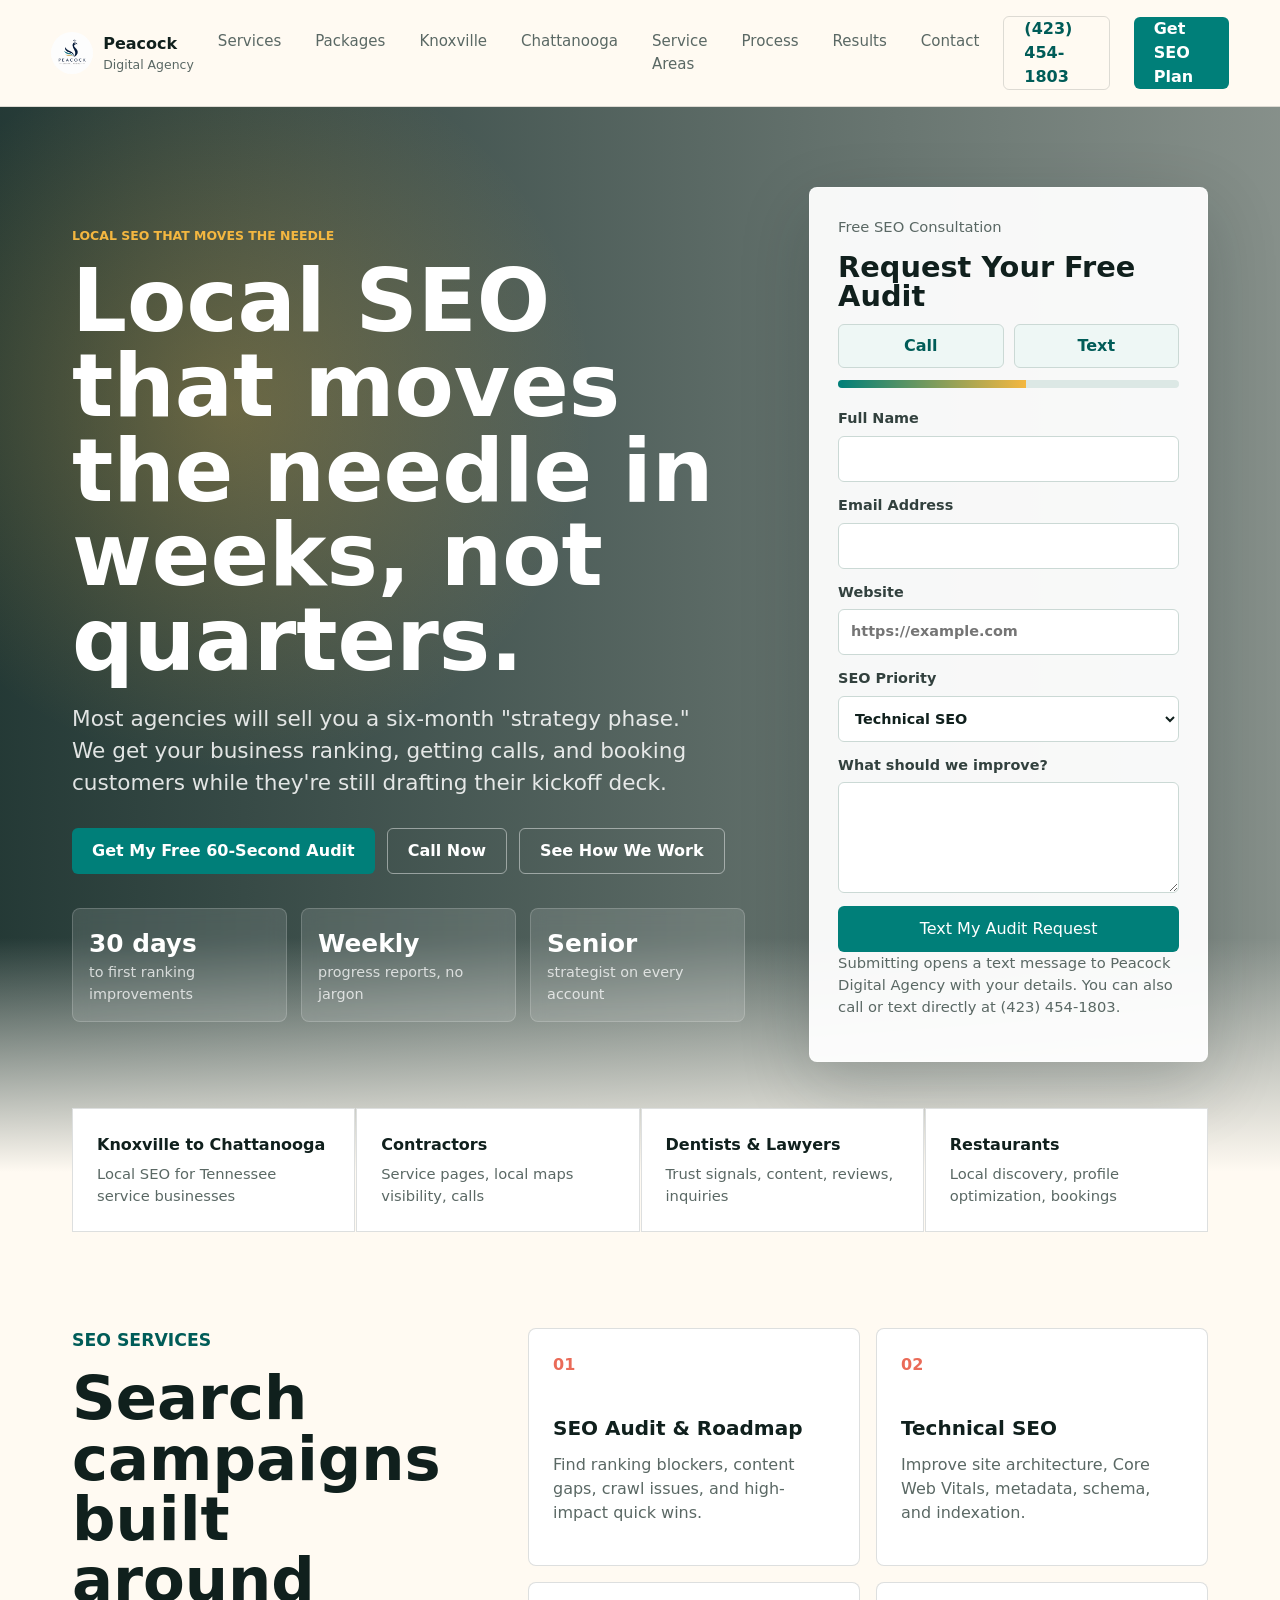
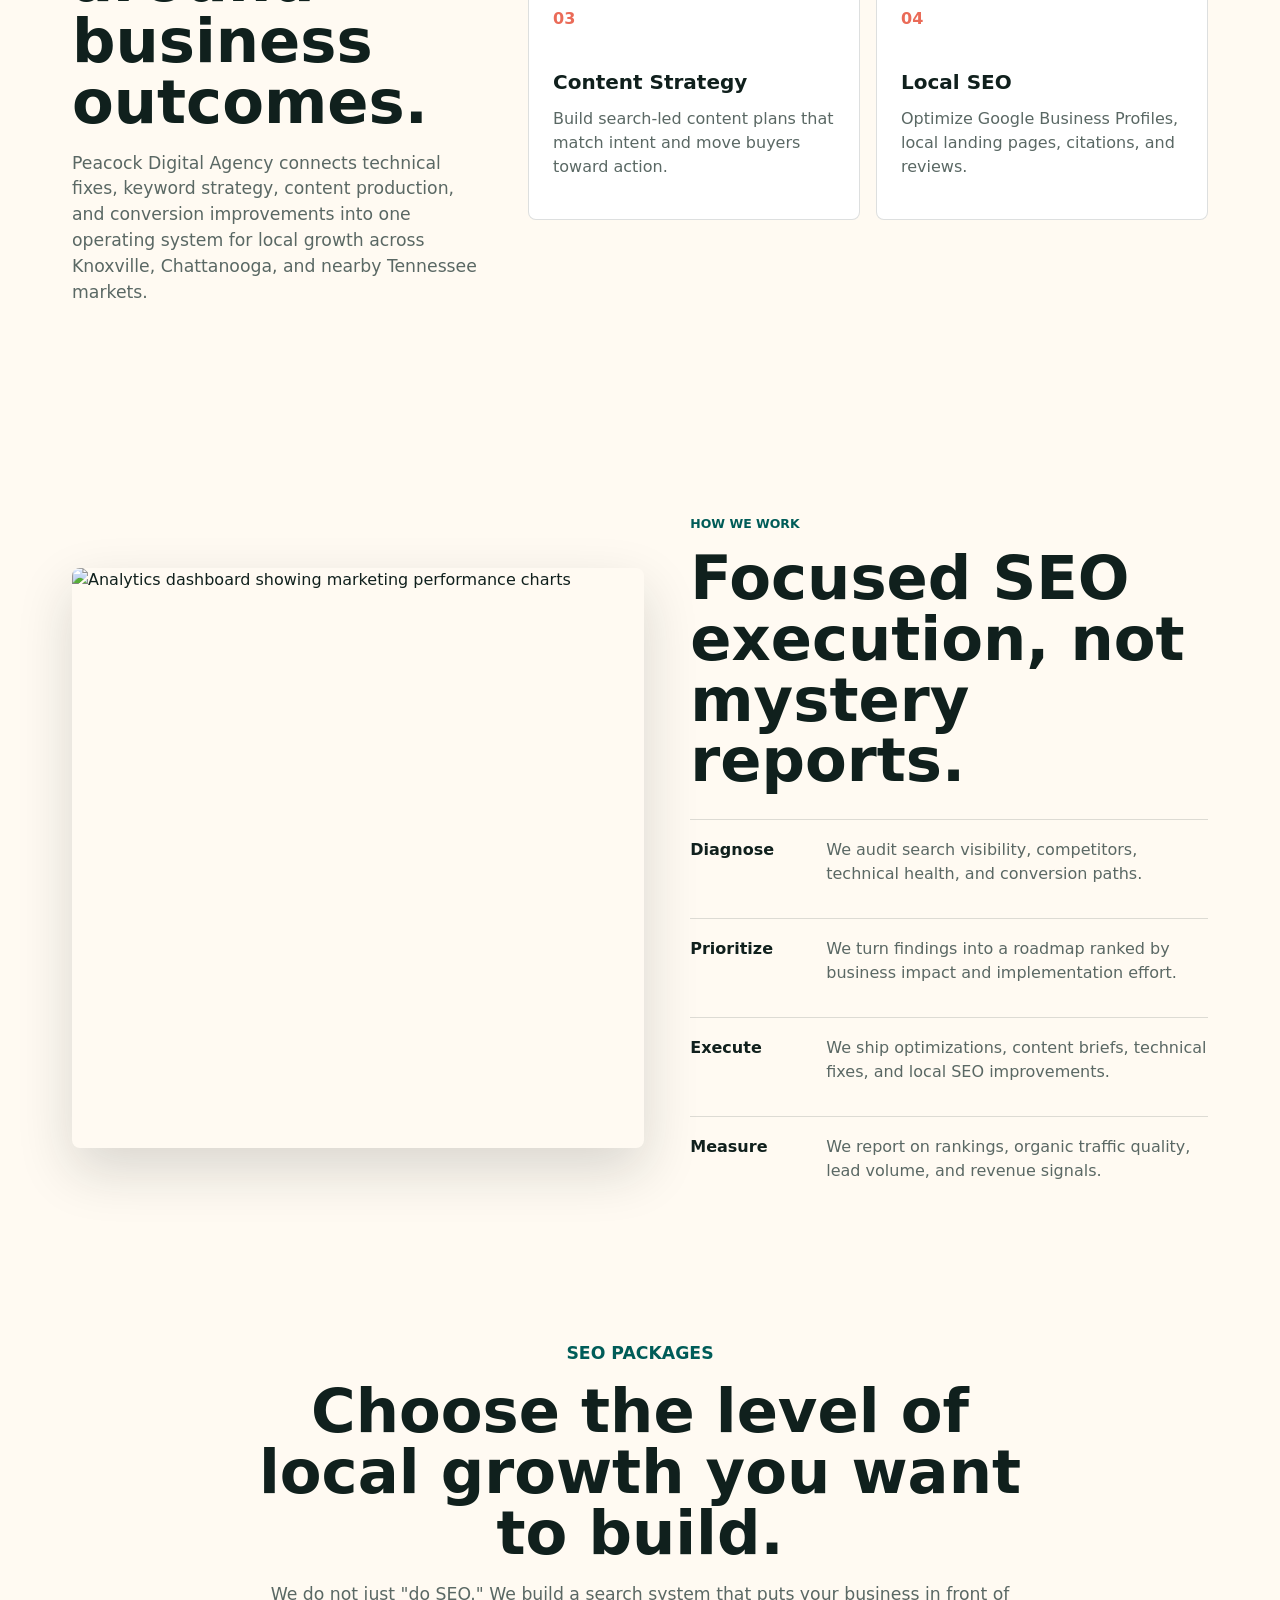
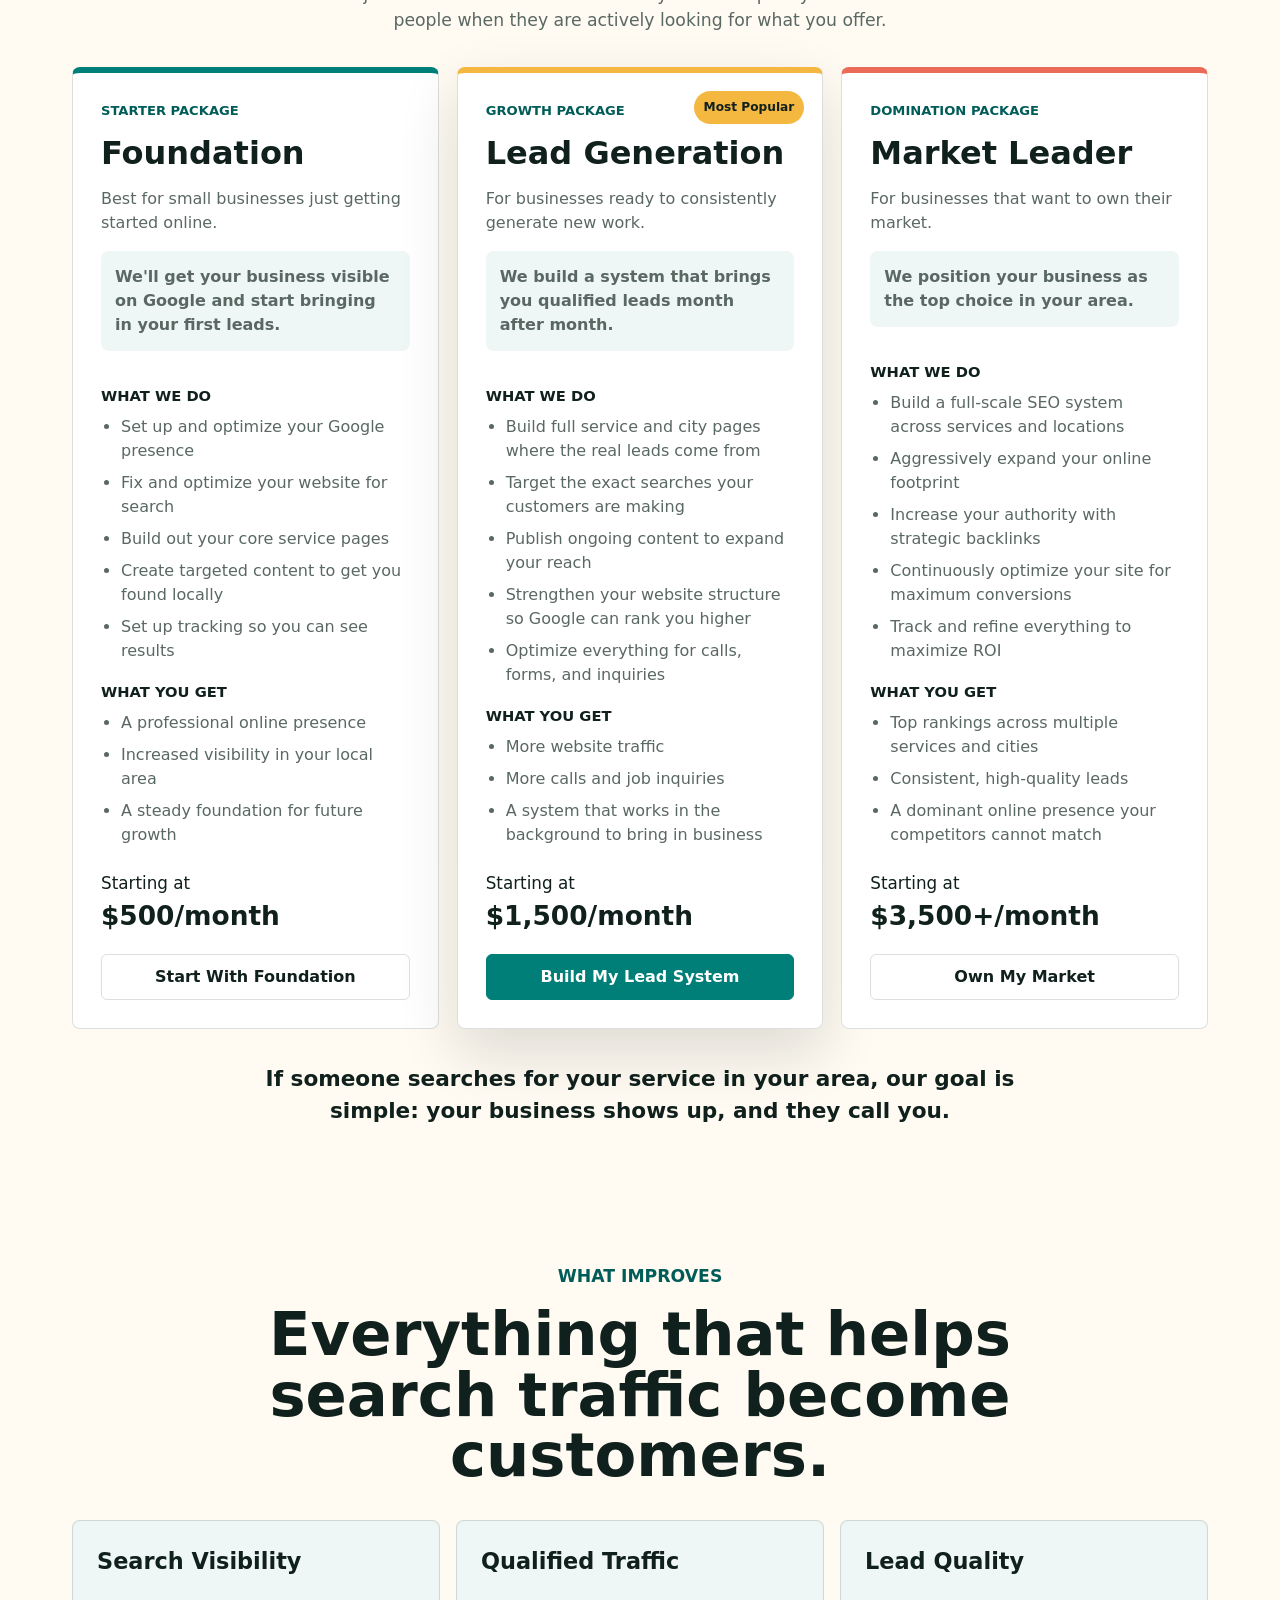
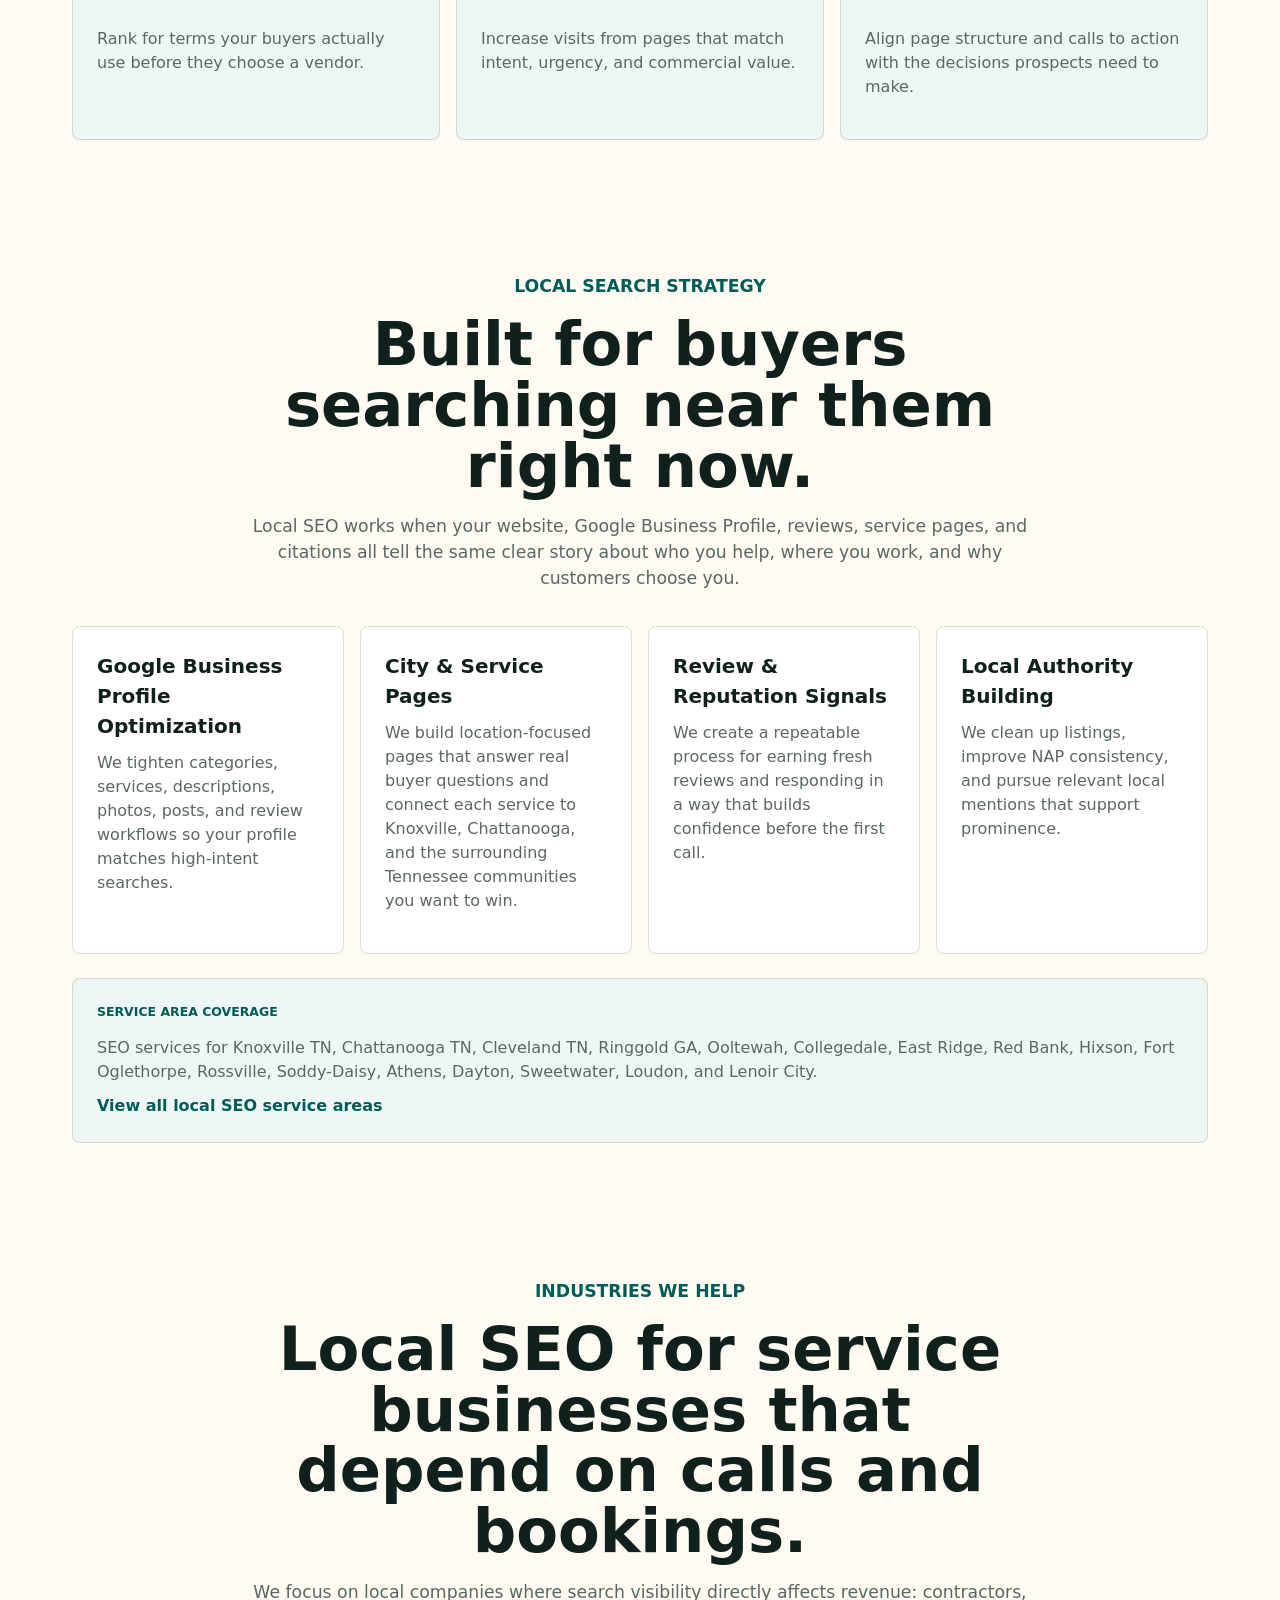
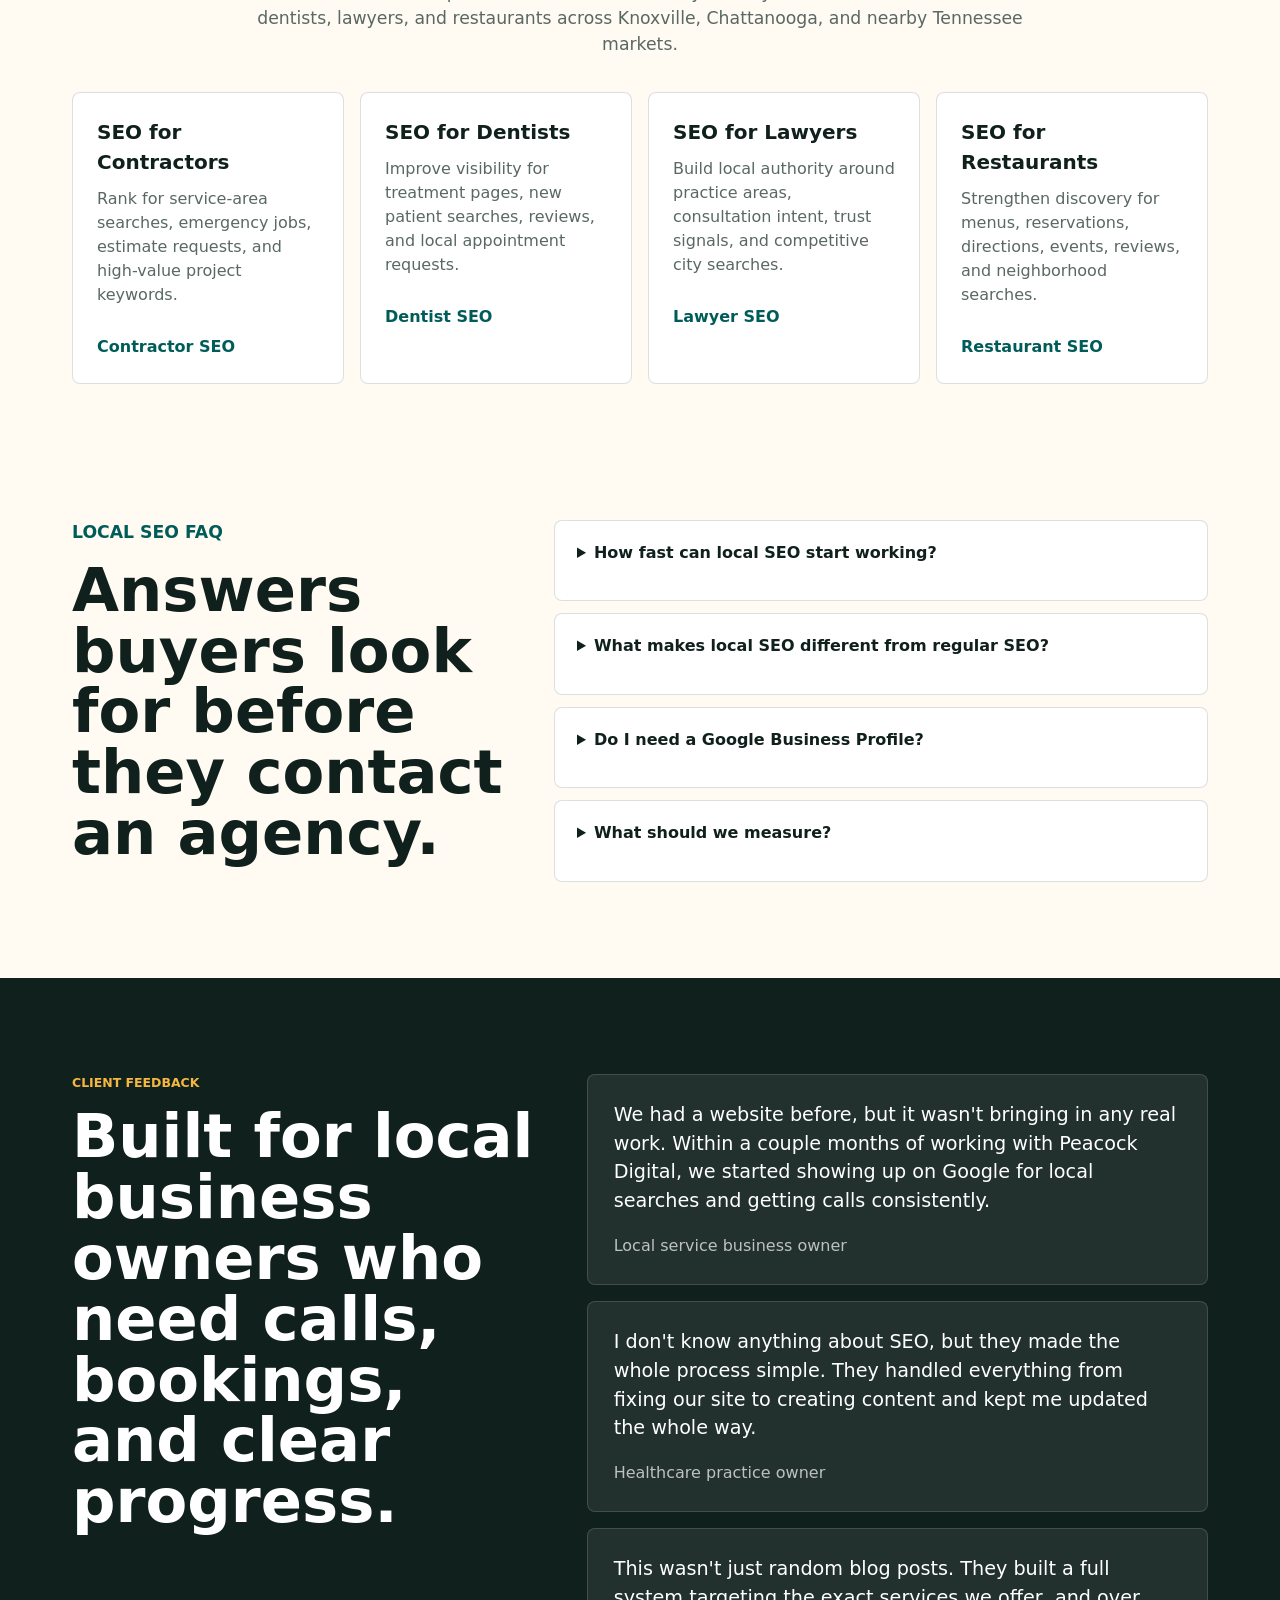
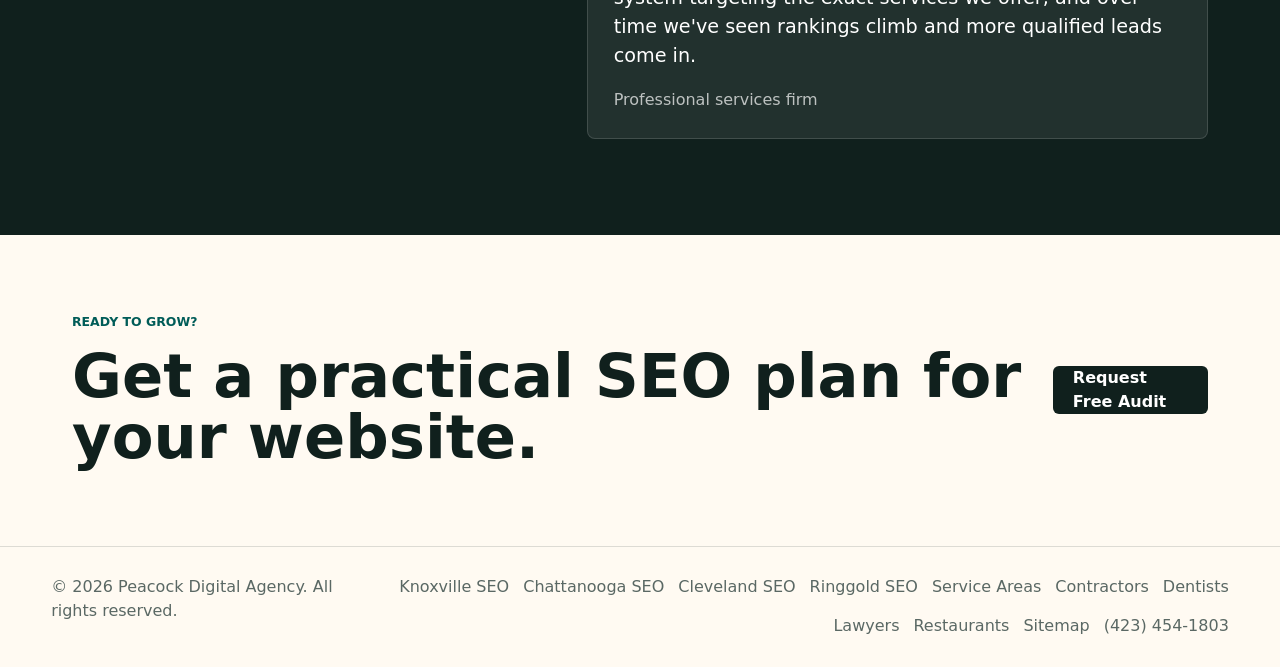
==== commit 957e70c5: "Add expanded service area keyword coverage" ====
--- a/index.html
+++ b/index.html
@@ -44,6 +44,24 @@
               "addressRegion": "TN",
               "addressCountry": "US"
             }
+          },
+          {
+            "@type": "City",
+            "name": "Cleveland",
+            "address": {
+              "@type": "PostalAddress",
+              "addressRegion": "TN",
+              "addressCountry": "US"
+            }
+          },
+          {
+            "@type": "City",
+            "name": "Ringgold",
+            "address": {
+              "@type": "PostalAddress",
+              "addressRegion": "GA",
+              "addressCountry": "US"
+            }
           }
         ],
         "serviceType": "Local SEO",
@@ -132,6 +150,7 @@
         <a href="#packages">Packages</a>
         <a href="local-seo-knoxville.html">Knoxville</a>
         <a href="local-seo-chattanooga.html">Chattanooga</a>
+        <a href="service-areas.html">Service Areas</a>
         <a href="#process">Process</a>
         <a href="#results">Results</a>
         <a href="#contact">Contact</a>
@@ -457,6 +476,15 @@
             </p>
           </article>
         </div>
+        <div class="service-area-strip">
+          <p class="eyebrow dark">Service area coverage</p>
+          <p>
+            SEO services for Knoxville TN, Chattanooga TN, Cleveland TN, Ringgold GA,
+            Ooltewah, Collegedale, East Ridge, Red Bank, Hixson, Fort Oglethorpe,
+            Rossville, Soddy-Daisy, Athens, Dayton, Sweetwater, Loudon, and Lenoir City.
+          </p>
+          <a href="service-areas.html">View all local SEO service areas</a>
+        </div>
       </section>
 
       <section class="section industries-section">
@@ -593,6 +621,9 @@
       <div class="footer-links">
         <a href="local-seo-knoxville.html">Knoxville SEO</a>
         <a href="local-seo-chattanooga.html">Chattanooga SEO</a>
+        <a href="local-seo-cleveland-tn.html">Cleveland SEO</a>
+        <a href="local-seo-ringgold-ga.html">Ringgold SEO</a>
+        <a href="service-areas.html">Service Areas</a>
         <a href="seo-for-contractors.html">Contractors</a>
         <a href="seo-for-dentists.html">Dentists</a>
         <a href="seo-for-lawyers.html">Lawyers</a>
--- a/styles.css
+++ b/styles.css
@@ -619,6 +619,24 @@
   padding-top: 40px;
 }
 
+.service-area-strip {
+  margin-top: 24px;
+  padding: 24px;
+  background: var(--mist);
+  border: 1px solid var(--line);
+  border-radius: 8px;
+}
+
+.service-area-strip p:last-of-type {
+  margin-bottom: 10px;
+  color: var(--muted);
+}
+
+.service-area-strip a {
+  color: var(--peacock-dark);
+  font-weight: 900;
+}
+
 .subpage-hero {
   padding: 98px 22px 74px;
   color: var(--white);
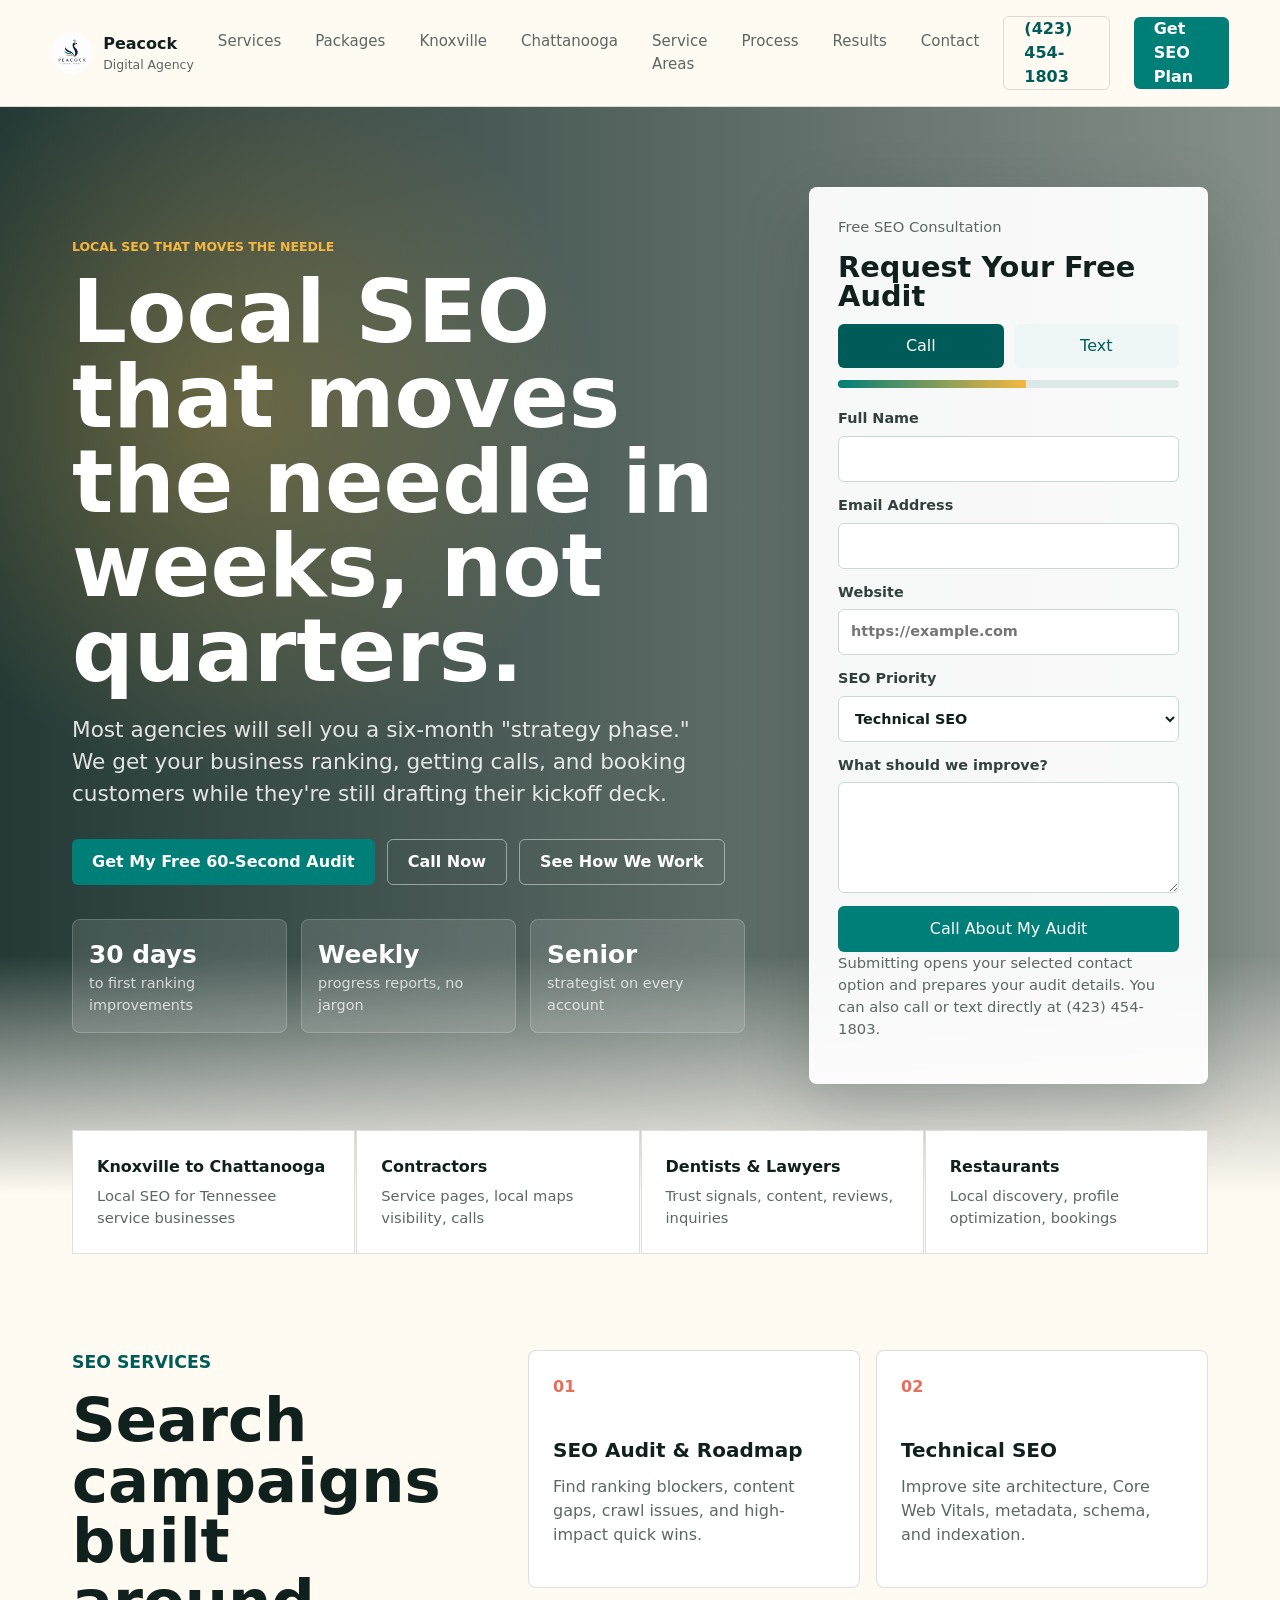
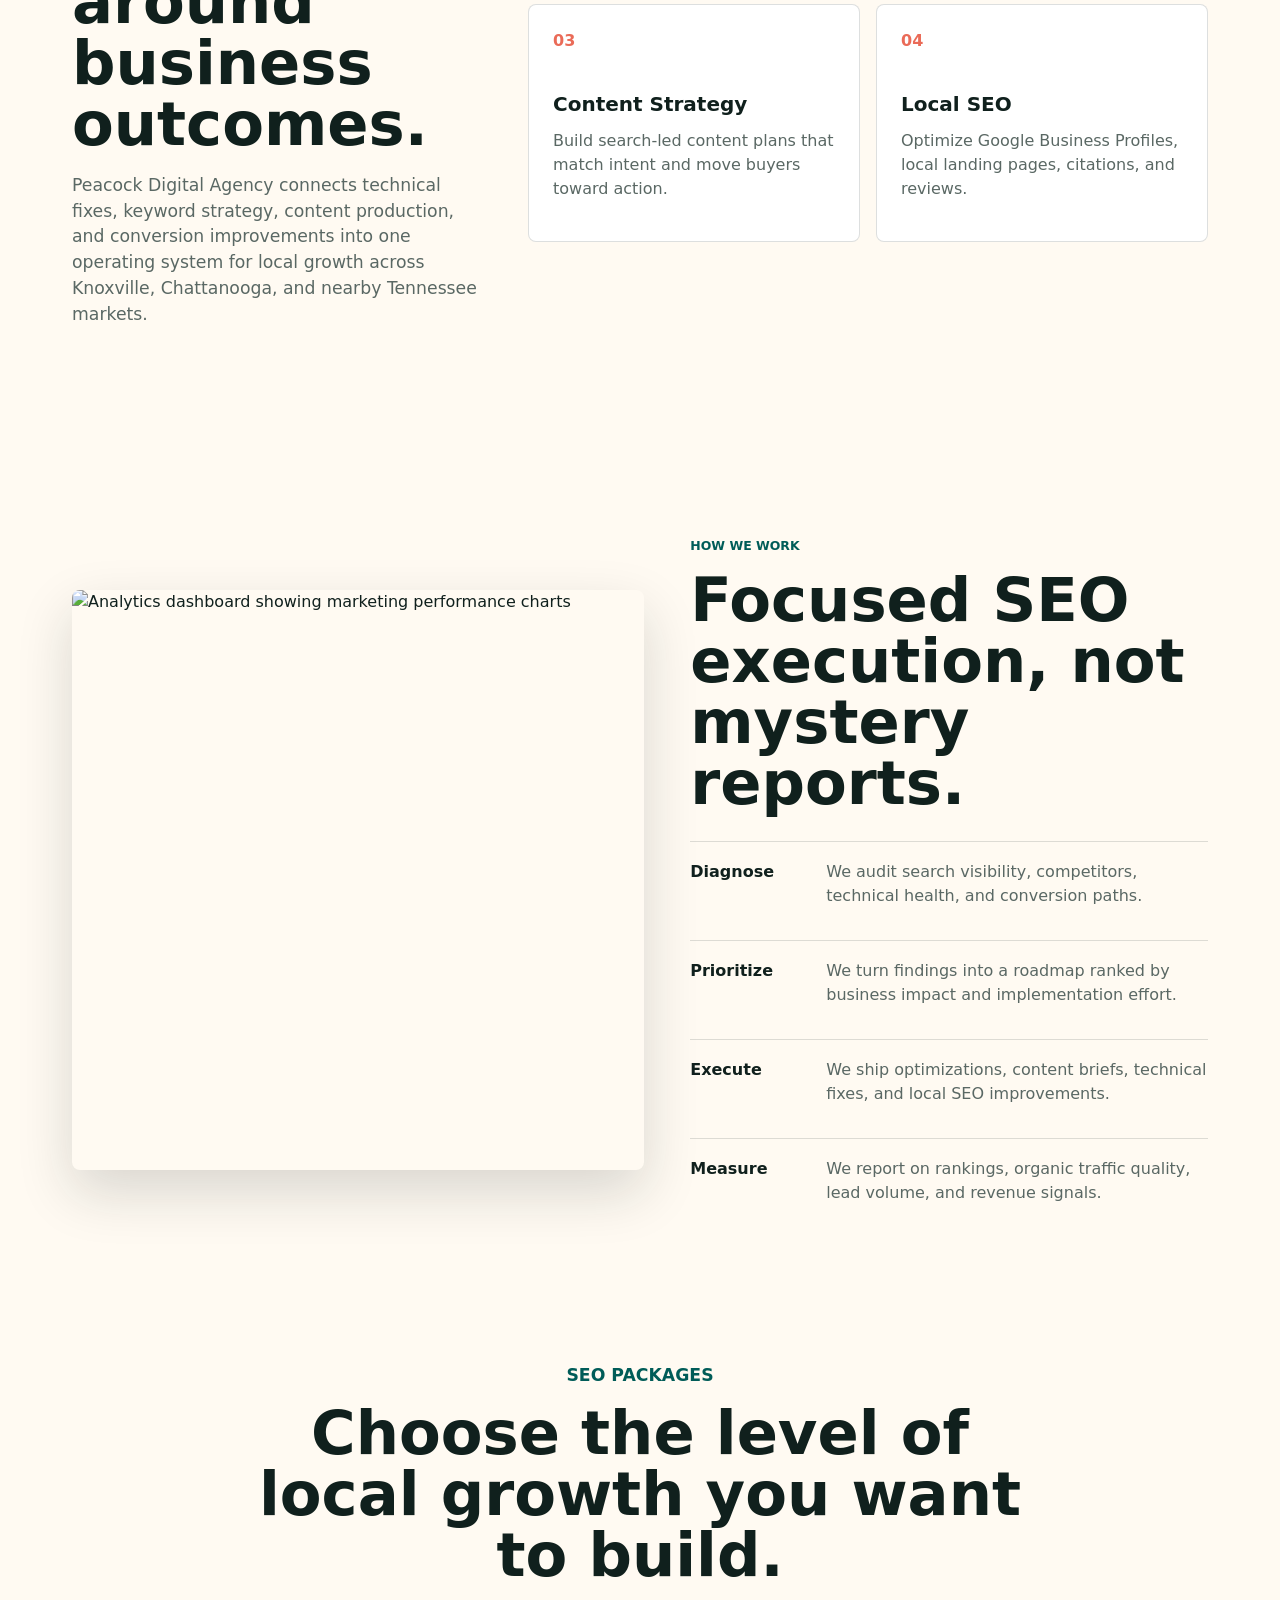
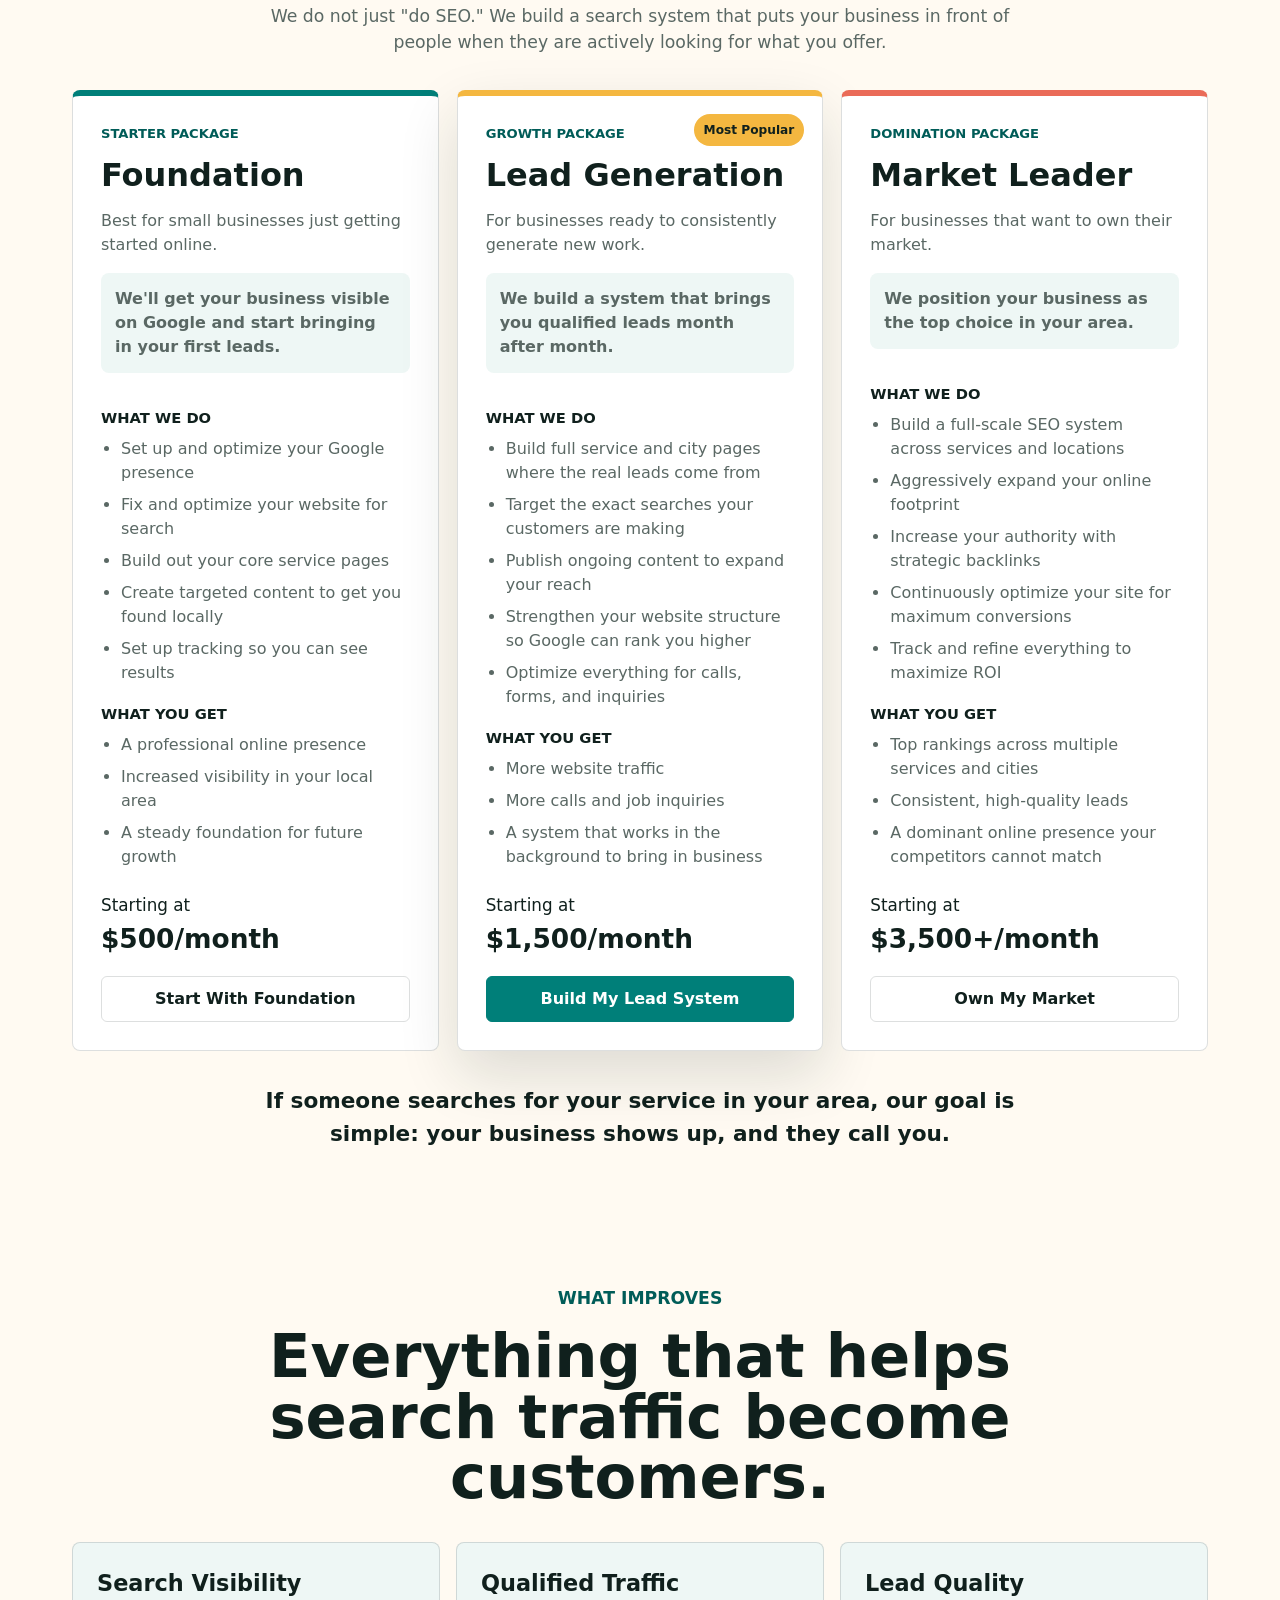
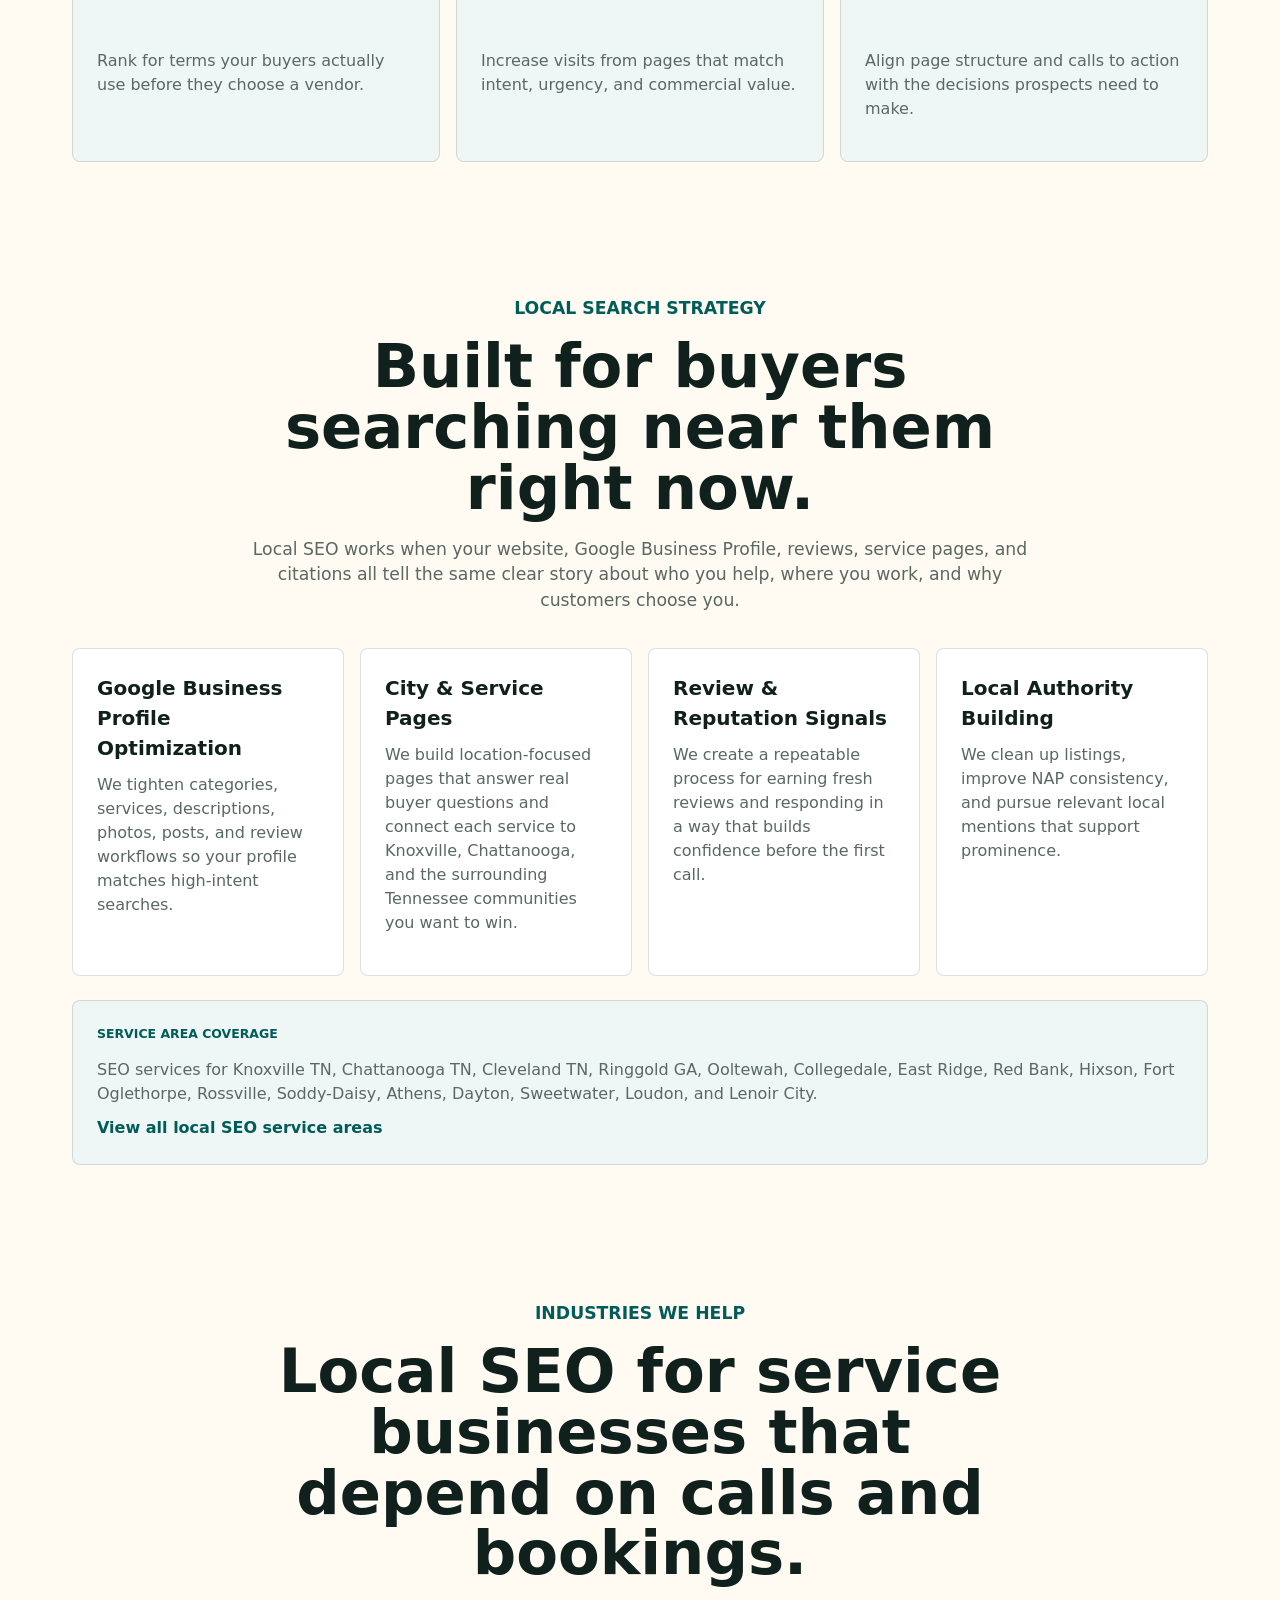
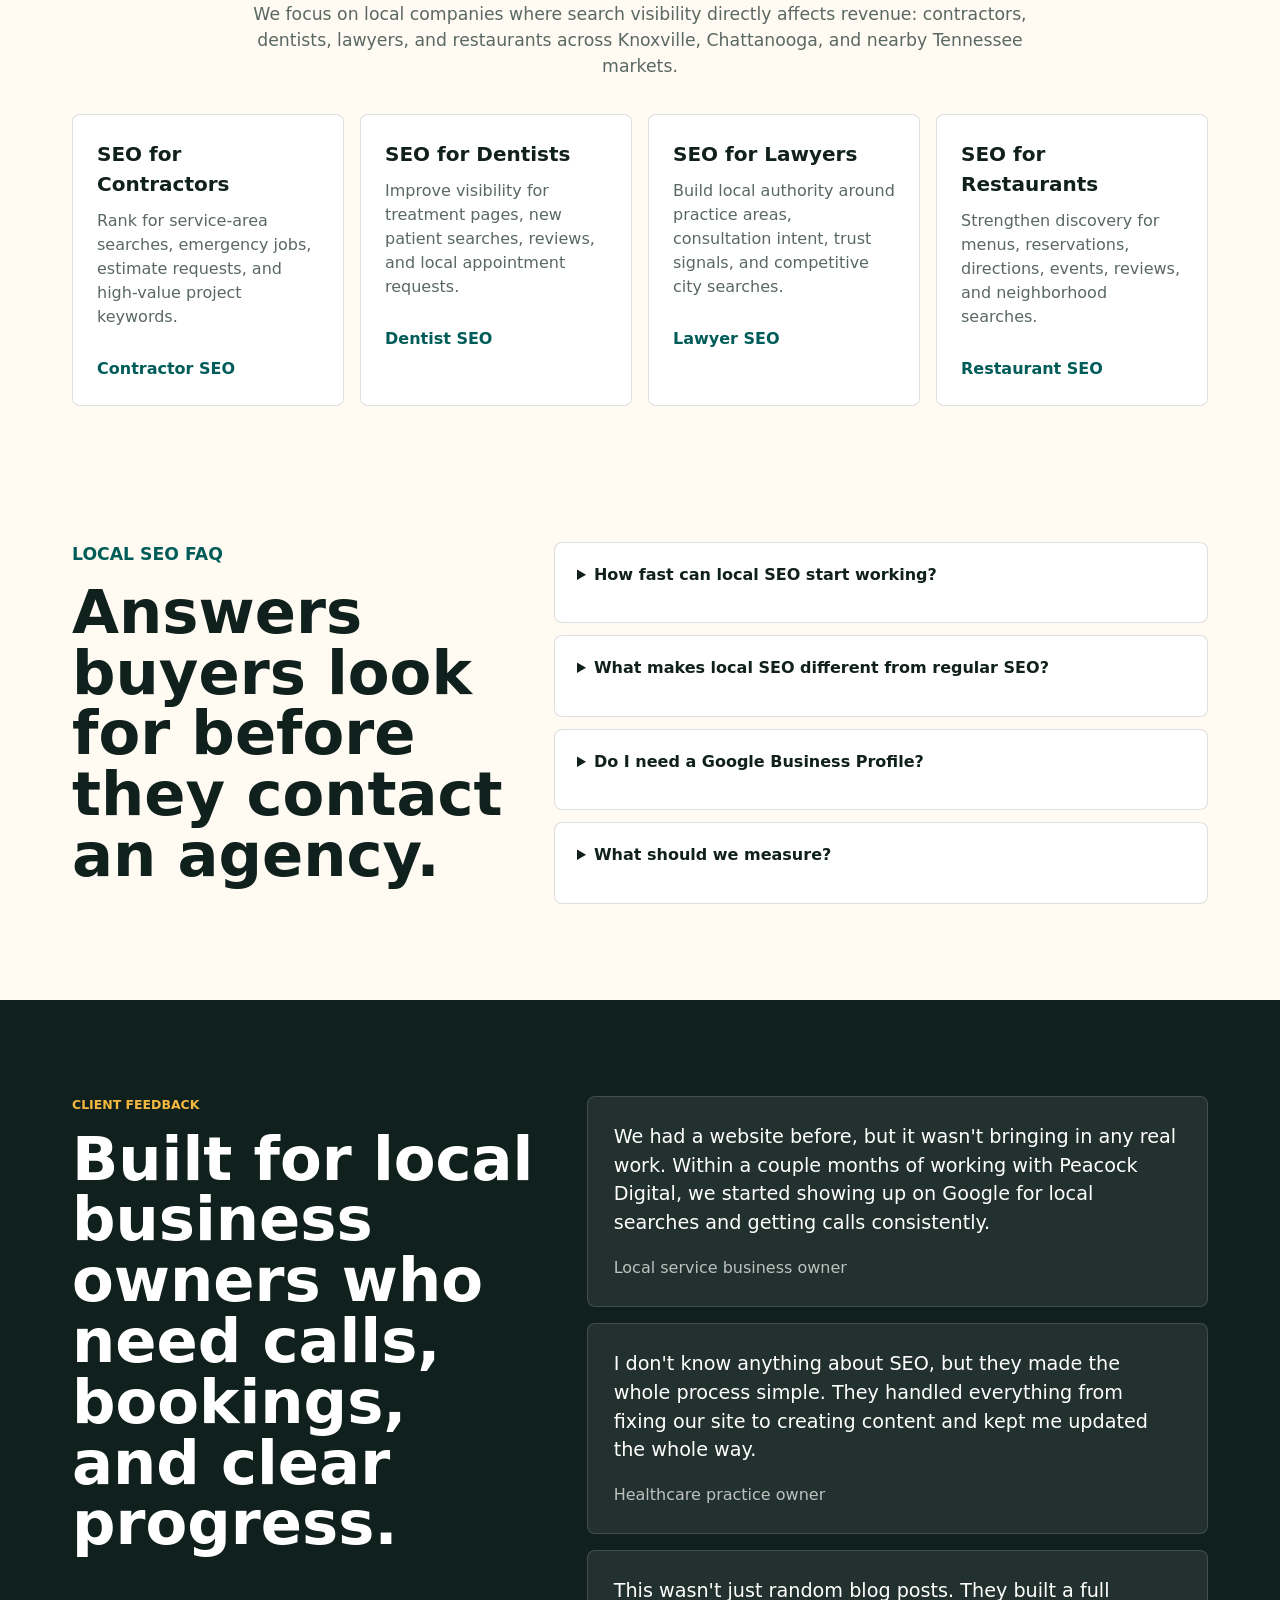
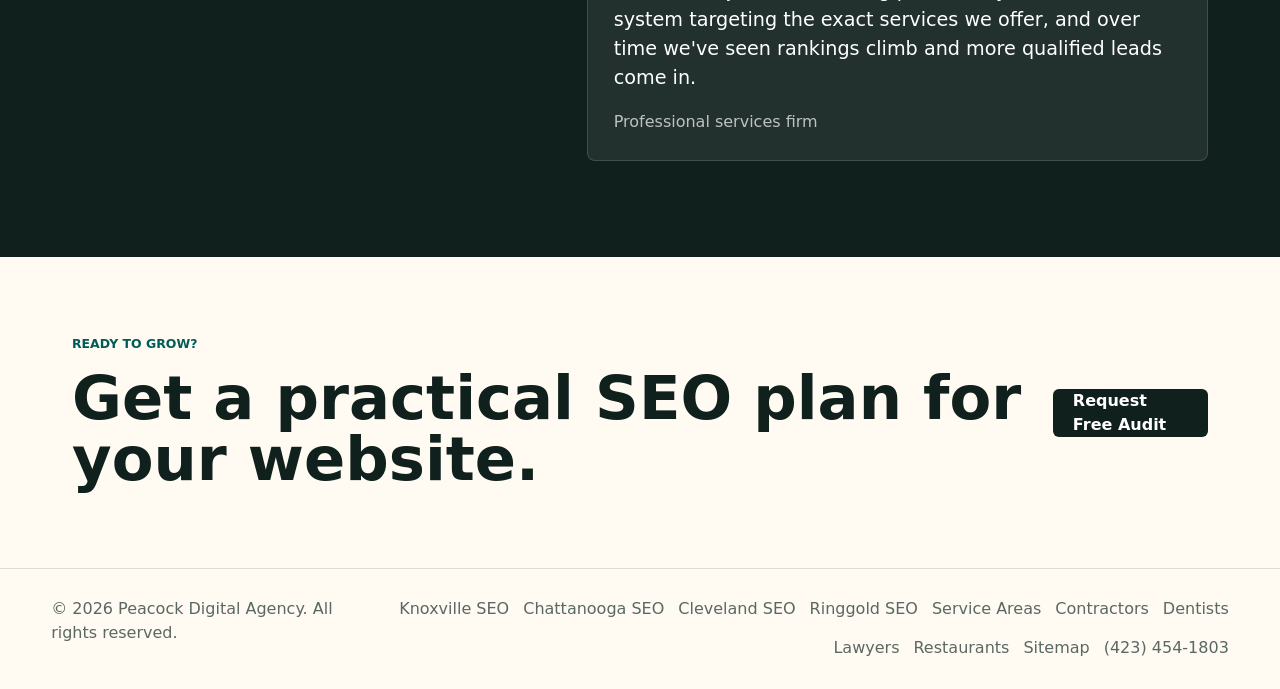
==== commit ed377f94: "Make audit form actionable" ====
--- a/index.html
+++ b/index.html
@@ -195,9 +195,9 @@
           <form class="lead-form" id="contact" aria-label="Request an SEO proposal">
             <p class="form-kicker">Free SEO Consultation</p>
             <h2>Request Your Free Audit</h2>
-            <div class="contact-options" aria-label="Direct contact options">
-              <a href="tel:+14234541803">Call</a>
-              <a href="sms:+14234541803">Text</a>
+            <div class="contact-options" aria-label="Choose contact method">
+              <button class="is-active" type="button" data-contact-method="call">Call</button>
+              <button type="button" data-contact-method="text">Text</button>
             </div>
             <div class="progress">
               <span></span>
@@ -228,9 +228,10 @@
               What should we improve?
               <textarea name="message" rows="4"></textarea>
             </label>
-            <button type="submit">Text My Audit Request</button>
+            <button class="submit-button" type="submit">Call About My Audit</button>
+            <div class="form-status" role="status" aria-live="polite"></div>
             <p class="form-note">
-              Submitting opens a text message to Peacock Digital Agency with your details.
+              Submitting opens your selected contact option and prepares your audit details.
               You can also call or text directly at (423) 454-1803.
             </p>
           </form>
--- a/styles.css
+++ b/styles.css
@@ -271,7 +271,7 @@
   margin: 14px 0 4px;
 }
 
-.contact-options a {
+.contact-options button {
   display: inline-flex;
   min-height: 44px;
   align-items: center;
@@ -280,7 +280,15 @@
   background: var(--mist);
   border: 1px solid #cbd9d5;
   border-radius: 6px;
-  font-weight: 900;
+  cursor: pointer;
+  font: inherit;
+  font-weight: 900;
+}
+
+.contact-options button.is-active {
+  color: var(--white);
+  background: var(--peacock-dark);
+  border-color: var(--peacock-dark);
 }
 
 .progress span {
@@ -323,6 +331,55 @@
   font: inherit;
 }
 
+.form-status {
+  display: none;
+  margin-top: 14px;
+  padding: 14px;
+  color: var(--ink);
+  background: var(--mist);
+  border: 1px solid #cbd9d5;
+  border-radius: 6px;
+}
+
+.form-status.is-visible {
+  display: grid;
+  gap: 10px;
+}
+
+.form-status strong,
+.form-status span {
+  display: block;
+}
+
+.form-status p {
+  margin-bottom: 0;
+  color: var(--muted);
+  font-size: 0.9rem;
+}
+
+.form-status-actions {
+  display: grid;
+  grid-template-columns: 1fr 1fr;
+  gap: 10px;
+}
+
+.form-status-actions a,
+.form-status-actions button {
+  display: inline-flex;
+  min-height: 40px;
+  align-items: center;
+  justify-content: center;
+  padding: 0 12px;
+  color: var(--peacock-dark);
+  background: var(--white);
+  border: 1px solid #cbd9d5;
+  border-radius: 6px;
+  cursor: pointer;
+  font: inherit;
+  font-size: 0.88rem;
+  font-weight: 900;
+}
+
 .proof-band {
   display: grid;
   grid-template-columns: repeat(4, minmax(0, 1fr));
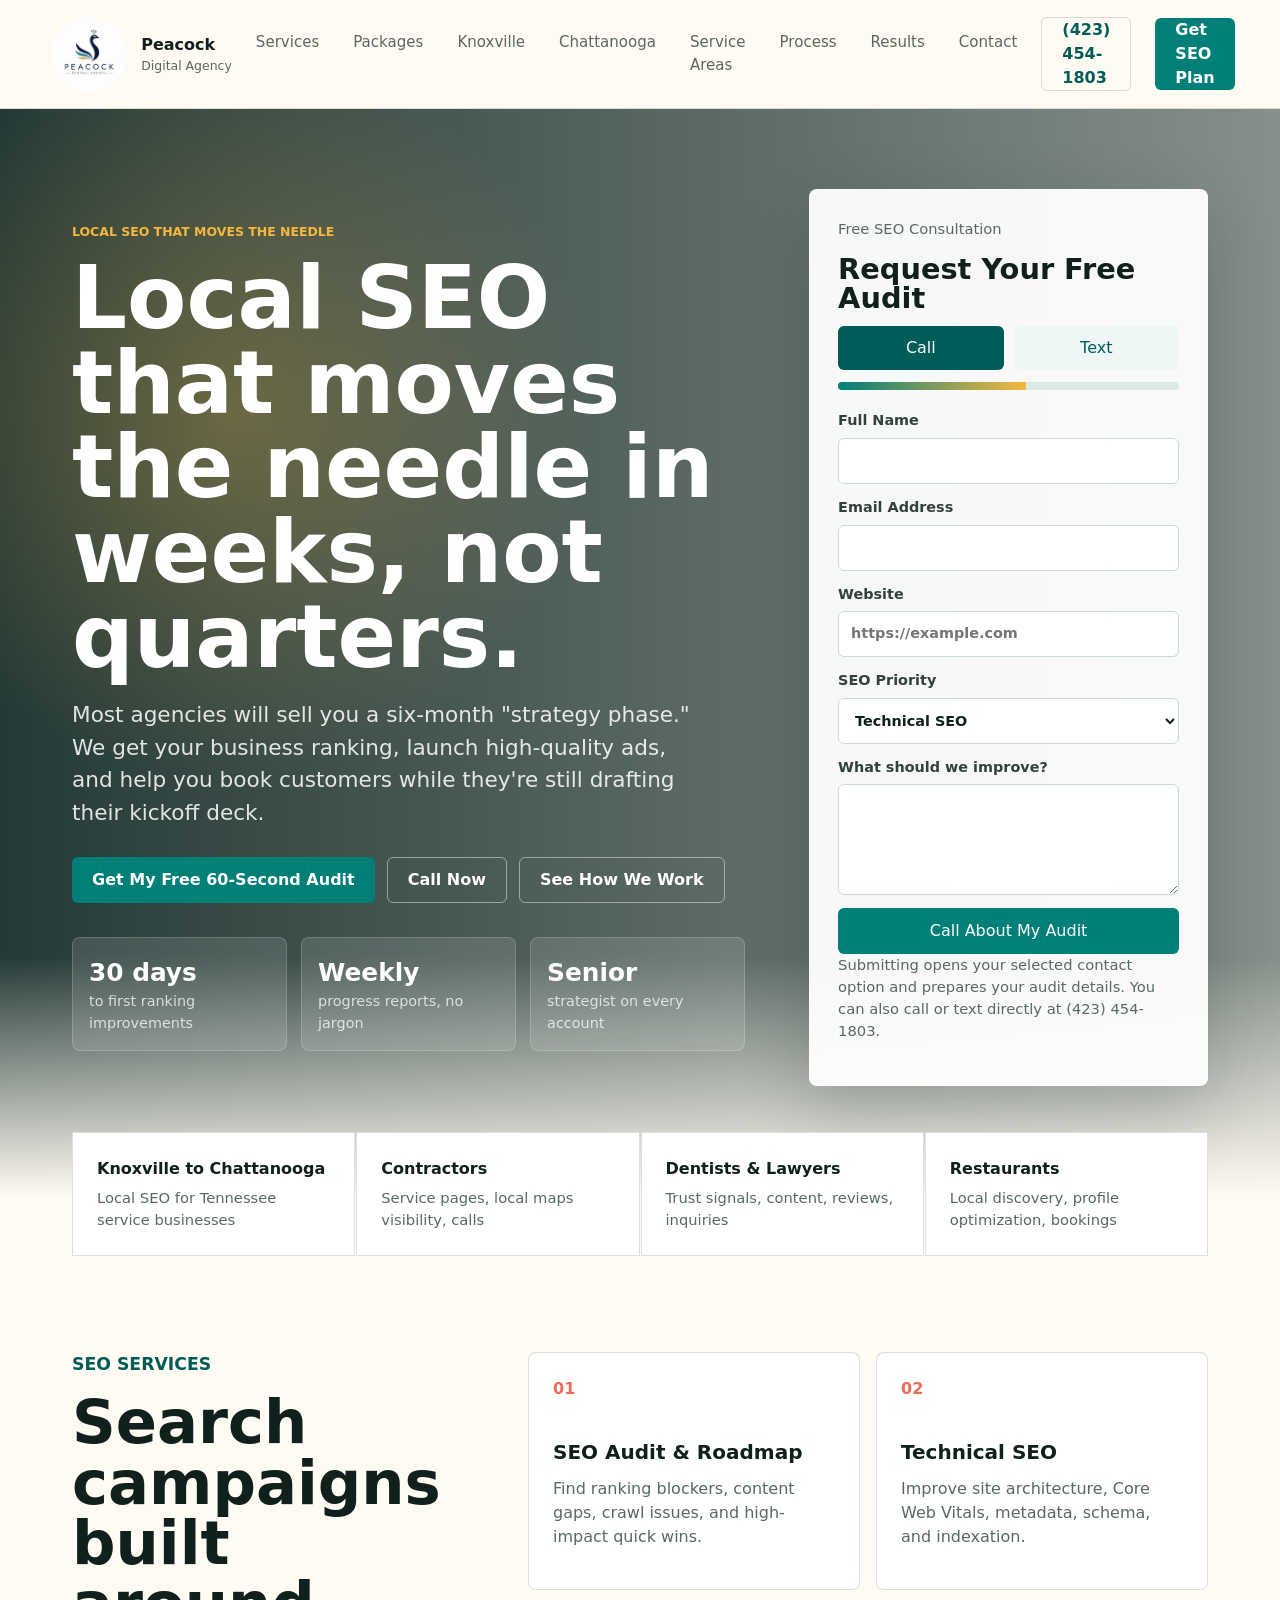
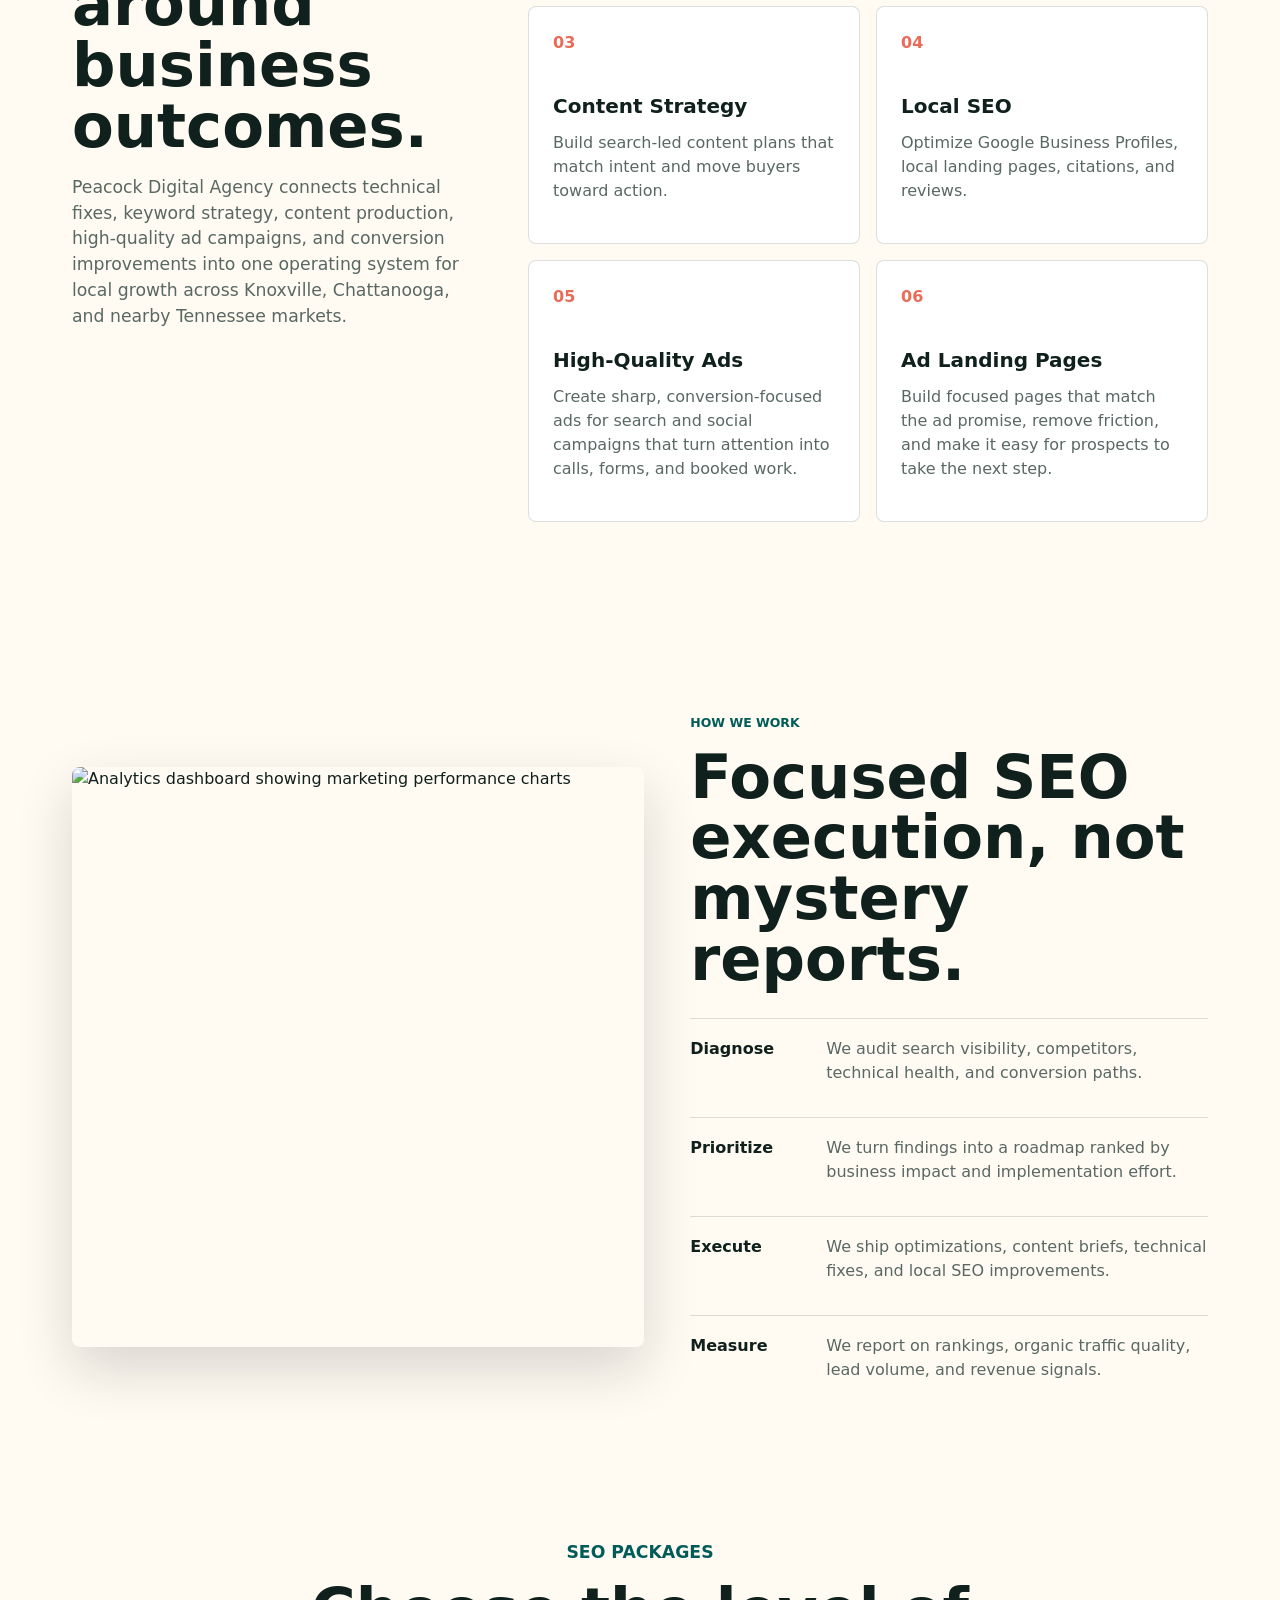
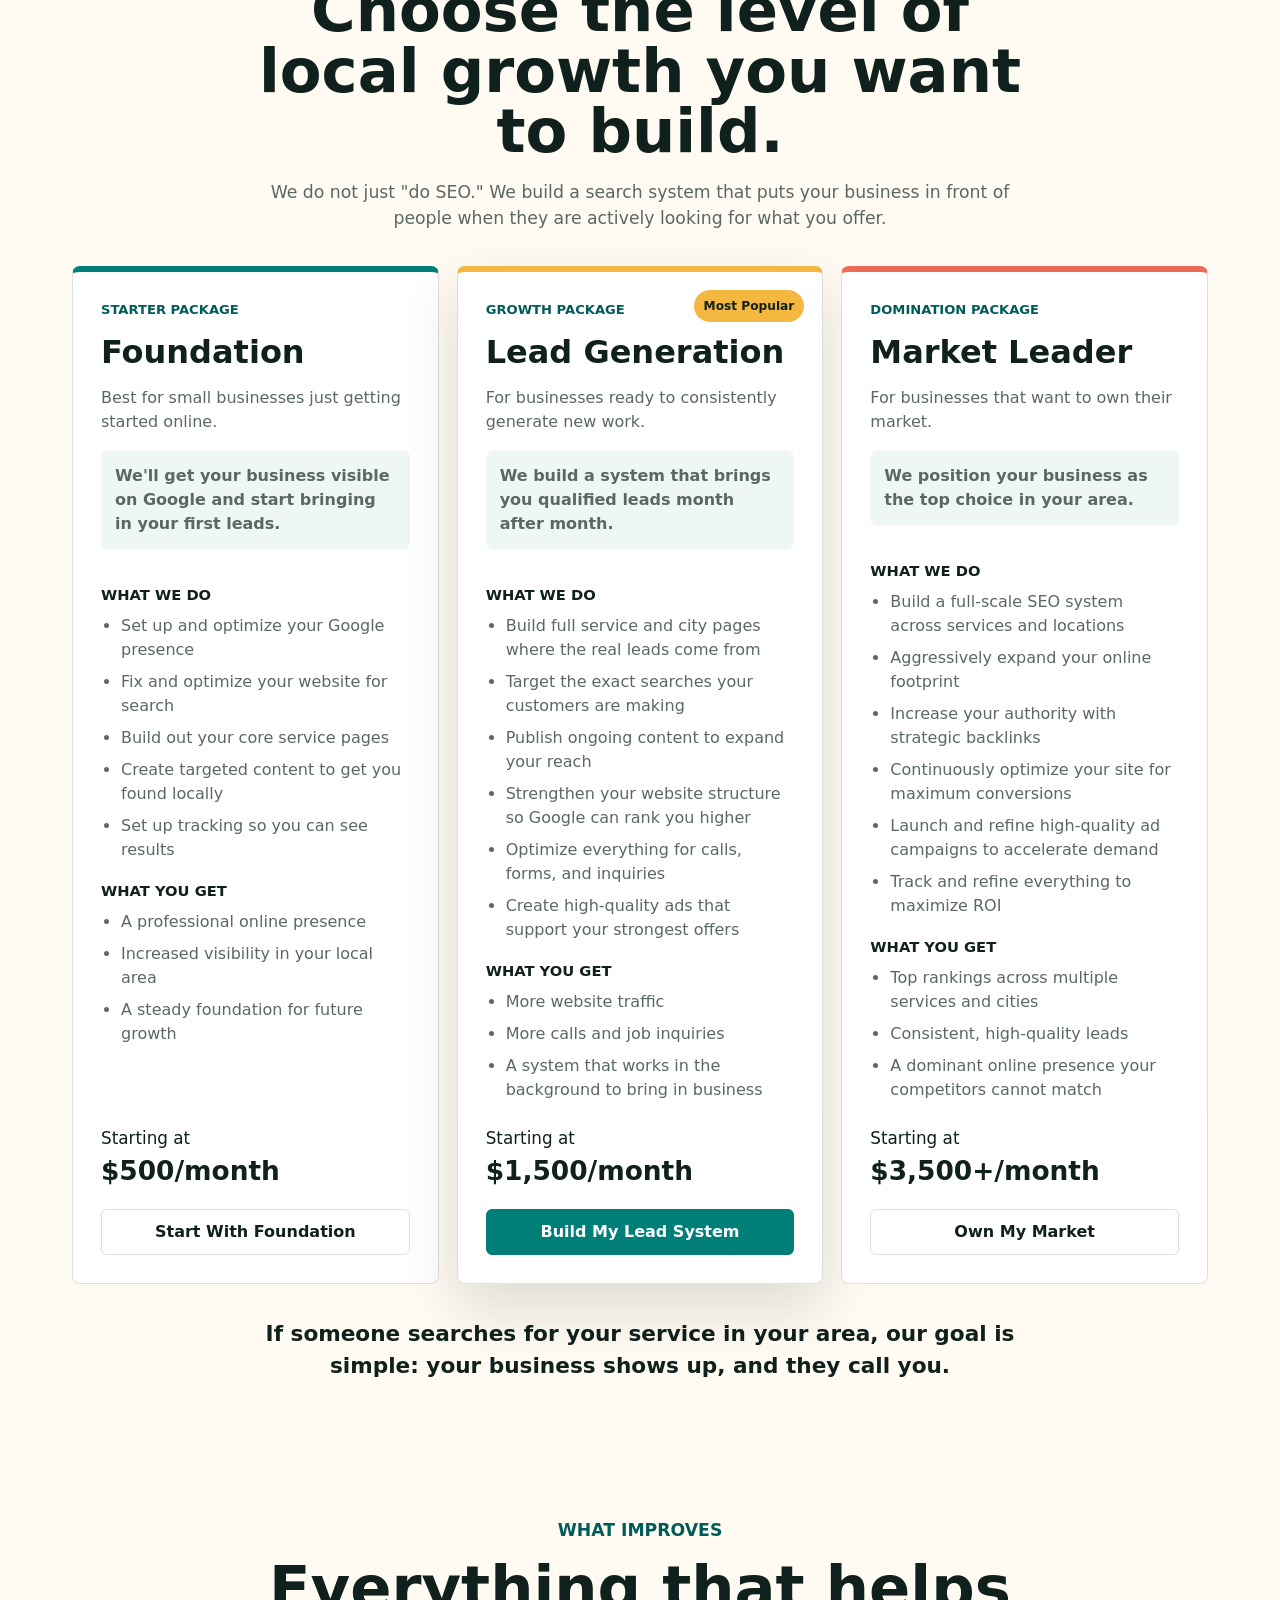
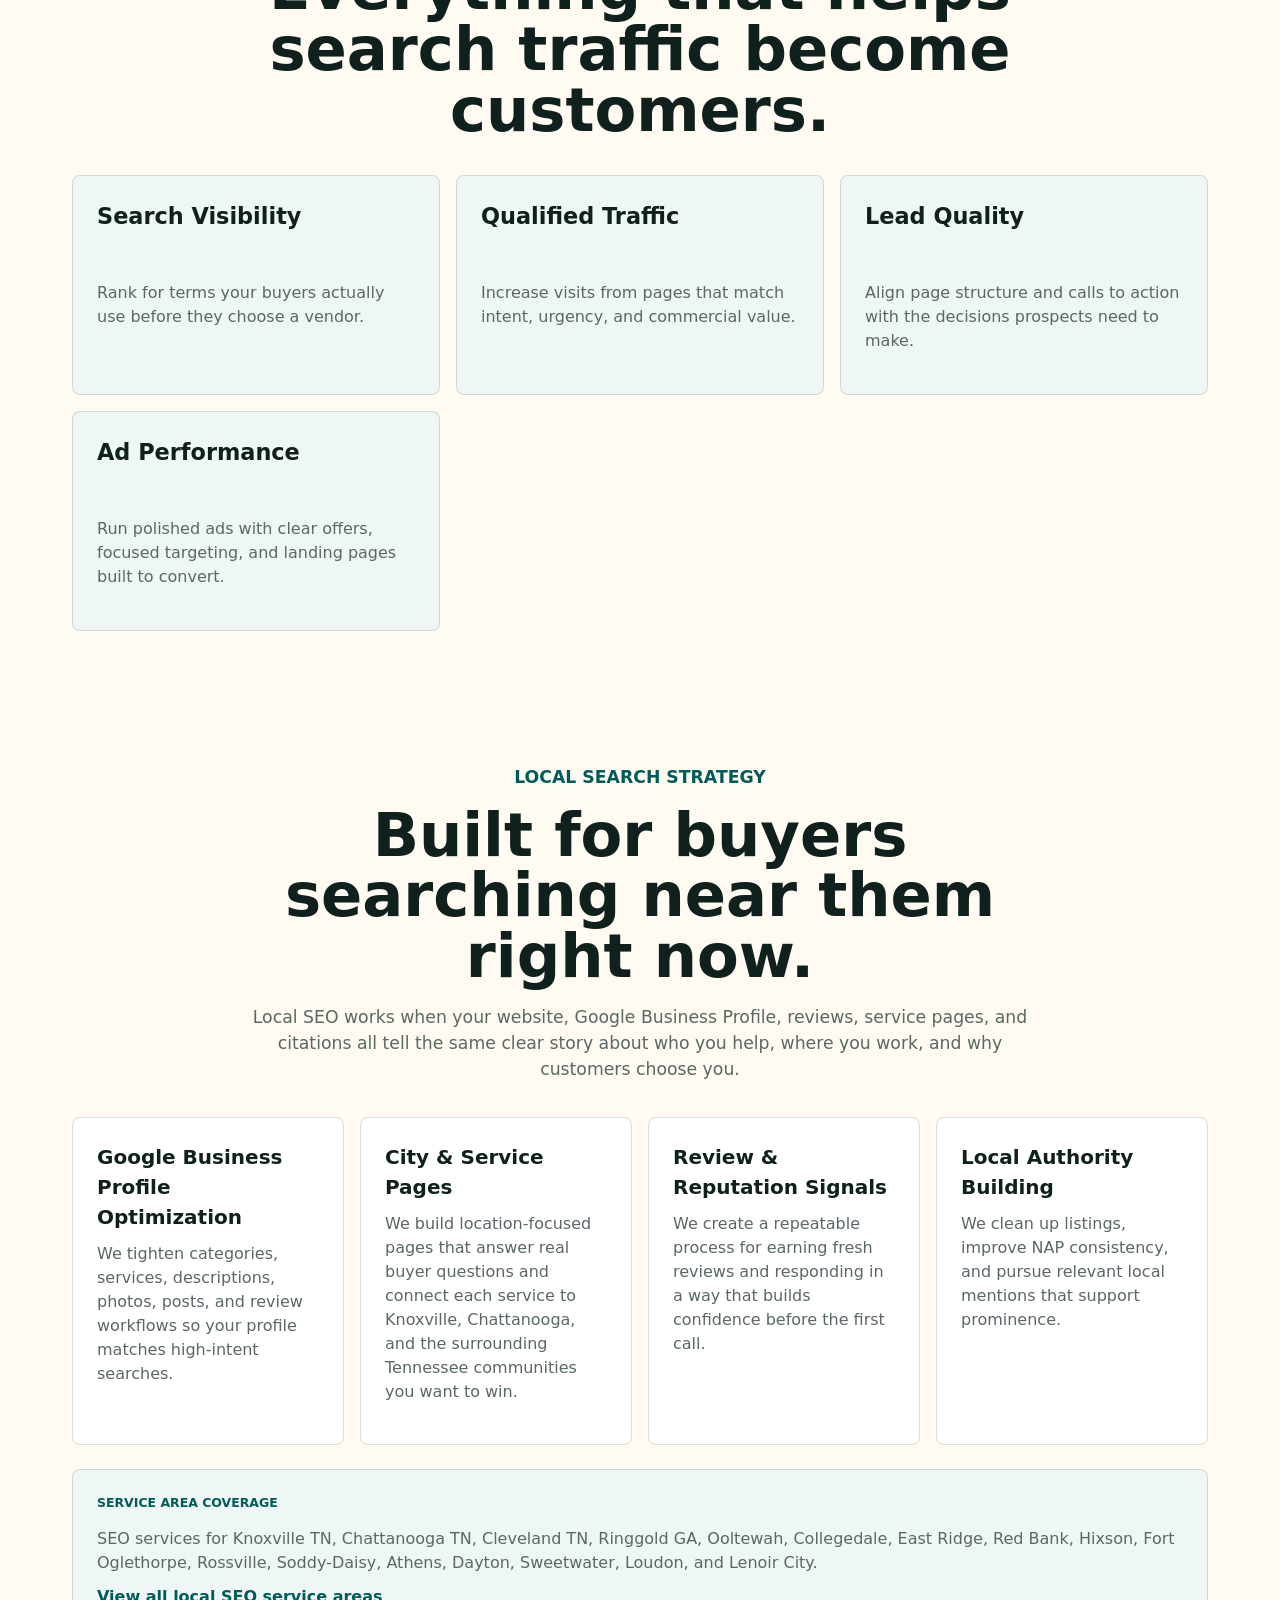
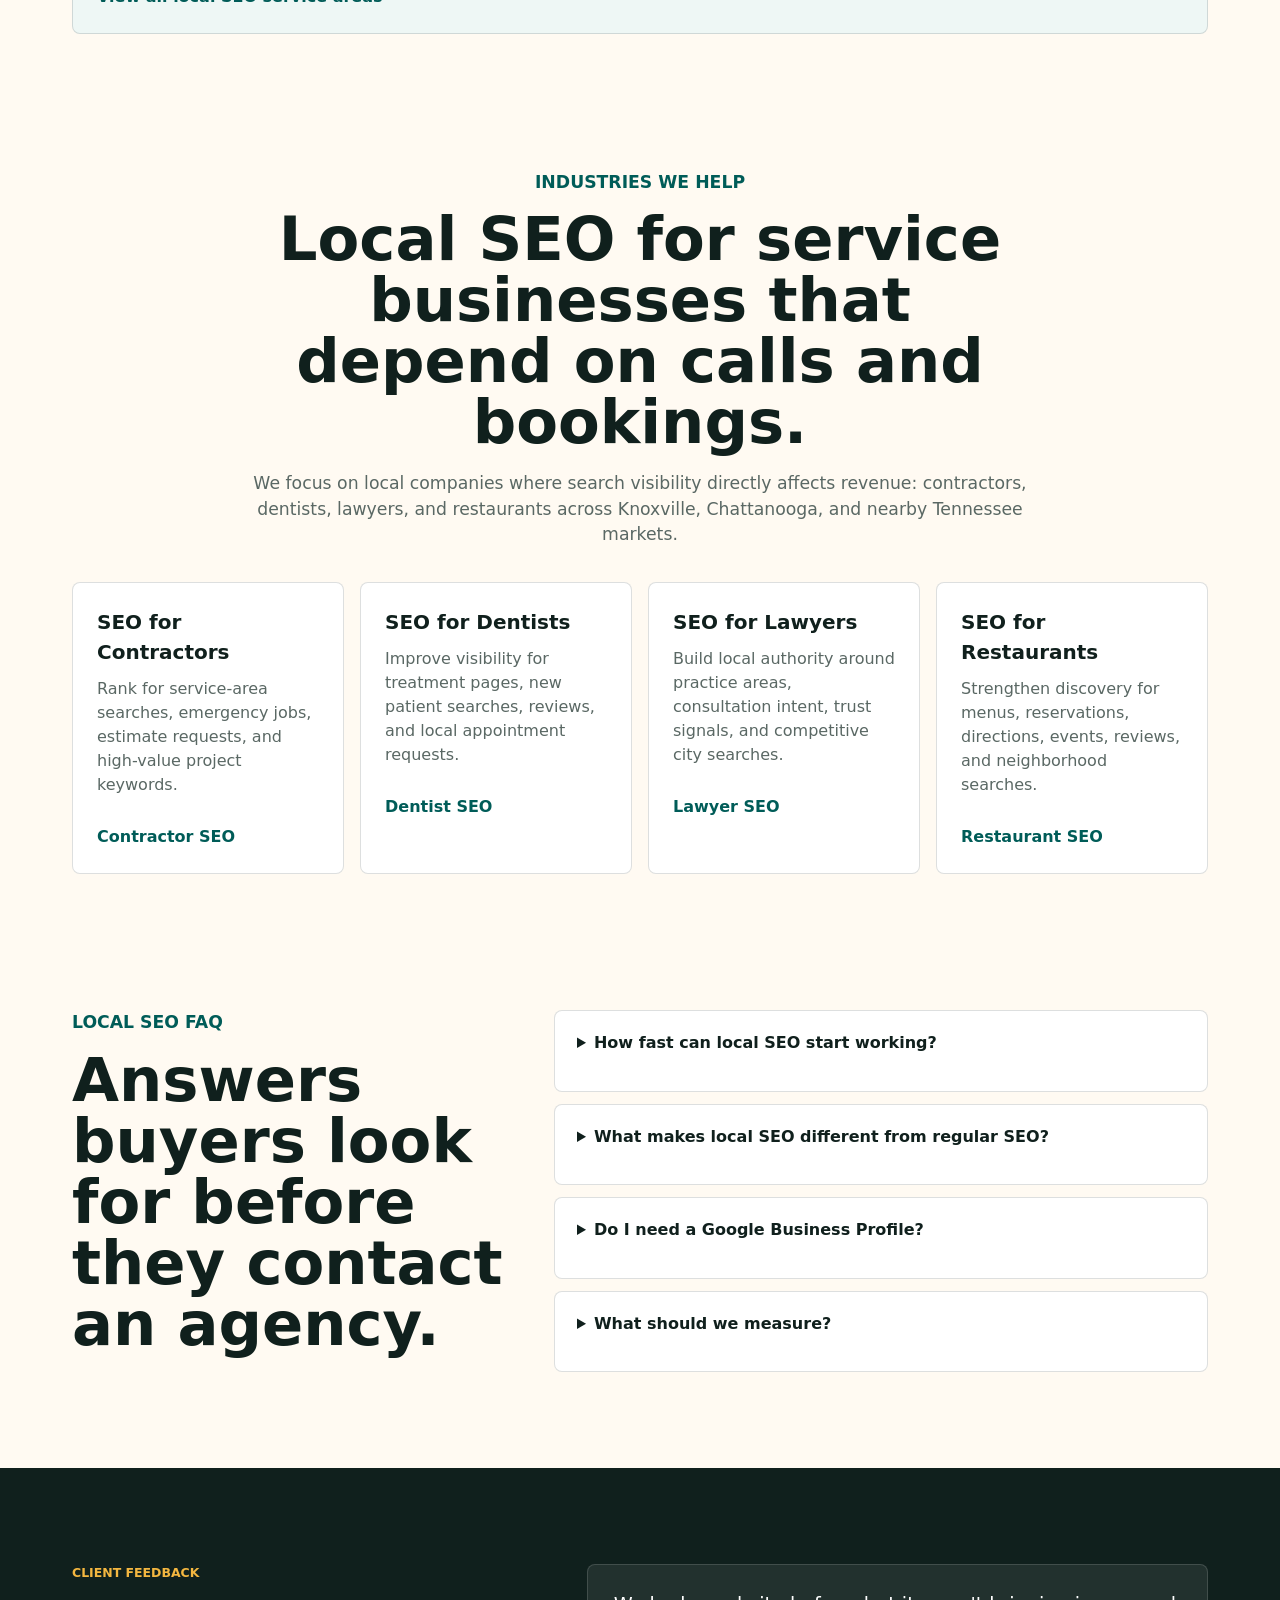
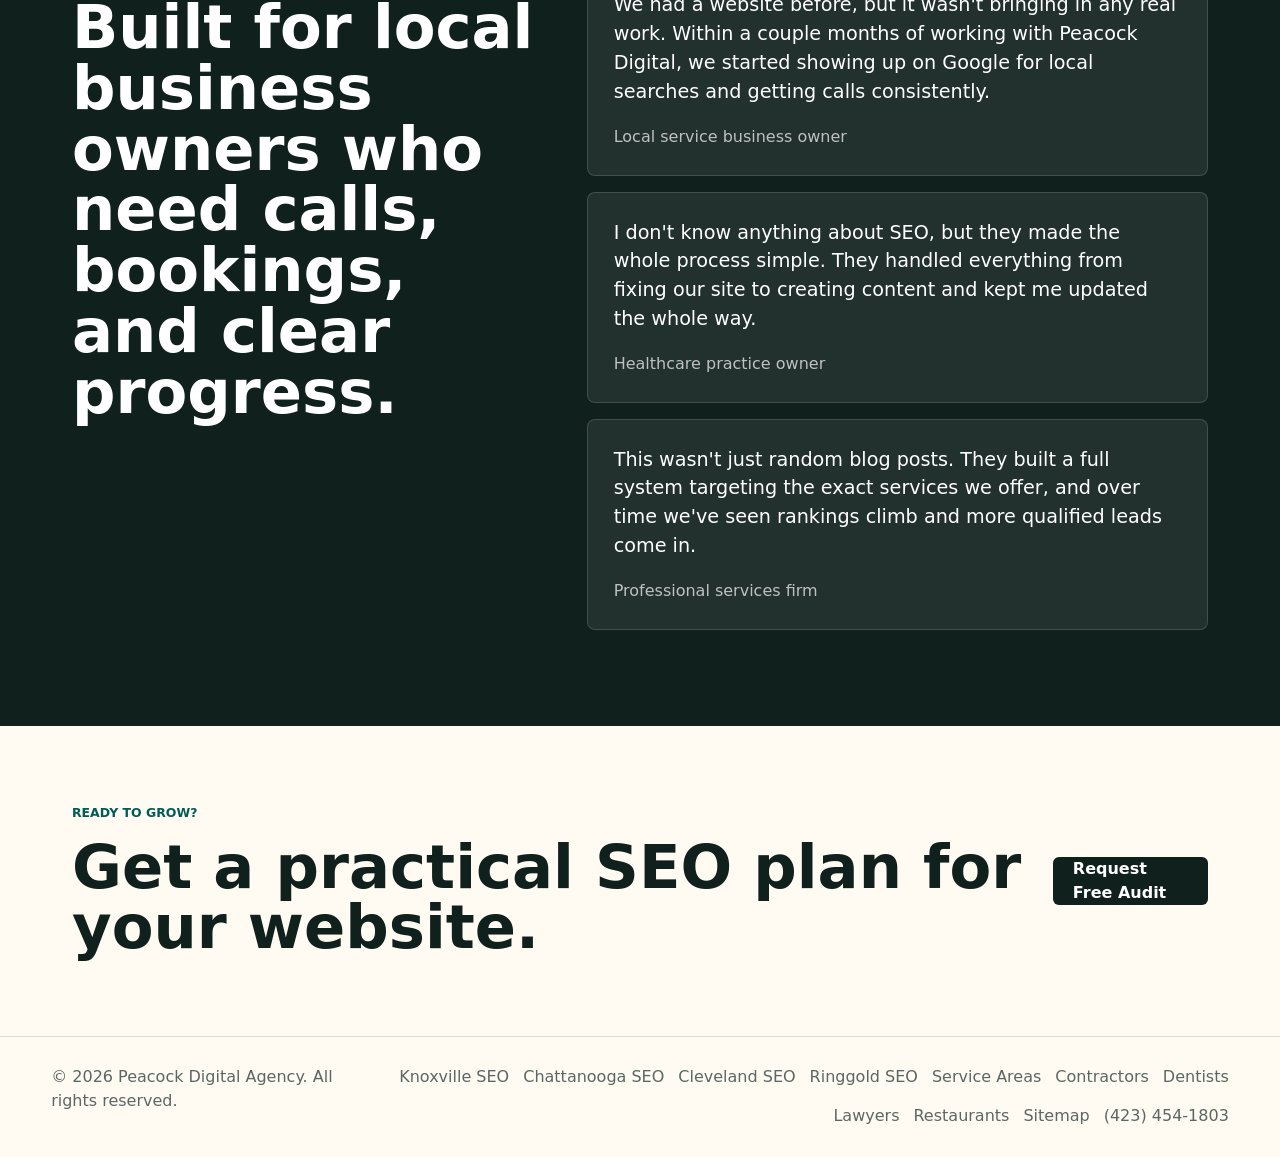
==== commit 05a90ad6: "Add advertising services to homepage" ====
--- a/index.html
+++ b/index.html
@@ -6,13 +6,13 @@
     <title>Local SEO Services | Peacock Digital Agency</title>
     <meta
       name="description"
-      content="Peacock Digital Agency helps local businesses improve Google rankings, earn more calls, and book more customers with practical local SEO campaigns."
+      content="Peacock Digital Agency helps local businesses improve Google rankings, create high-quality ads, earn more calls, and book more customers."
     />
     <meta name="robots" content="index, follow" />
     <meta property="og:title" content="Local SEO Services | Peacock Digital Agency" />
     <meta
       property="og:description"
-      content="Local SEO campaigns built to improve visibility, calls, and booked customers without months of vague strategy work."
+      content="Local SEO and high-quality ad campaigns built to improve visibility, calls, and booked customers without months of vague strategy work."
     />
     <meta property="og:type" content="website" />
     <meta property="og:image" content="logo.png" />
@@ -24,7 +24,7 @@
         "@context": "https://schema.org",
         "@type": "ProfessionalService",
         "name": "Peacock Digital Agency",
-        "description": "Local SEO services for businesses that want better Google visibility, more calls, and more booked customers.",
+        "description": "Local SEO and advertising services for businesses that want better Google visibility, high-quality ads, more calls, and more booked customers.",
         "telephone": "+14234541803",
         "areaServed": [
           {
@@ -64,7 +64,7 @@
             }
           }
         ],
-        "serviceType": "Local SEO",
+        "serviceType": ["Local SEO", "Digital Advertising", "Ad Creative"],
         "hasOfferCatalog": {
           "@type": "OfferCatalog",
           "name": "Local SEO Services",
@@ -88,6 +88,13 @@
               "itemOffered": {
                 "@type": "Service",
                 "name": "Local Citation Building"
+              }
+            },
+            {
+              "@type": "Offer",
+              "itemOffered": {
+                "@type": "Service",
+                "name": "High-Quality Ad Campaigns"
               }
             }
           ]
@@ -169,7 +176,7 @@
             <h1>Local SEO that moves the needle in weeks, not quarters.</h1>
             <p class="hero-subtitle">
               Most agencies will sell you a six-month "strategy phase." We get your business ranking,
-              getting calls, and booking customers while they're still drafting their kickoff deck.
+              launch high-quality ads, and help you book customers while they're still drafting their kickoff deck.
             </p>
             <div class="hero-actions">
               <a class="primary-button" href="#contact">Get My Free 60-Second Audit</a>
@@ -220,6 +227,7 @@
                 <option>Technical SEO</option>
                 <option>Local SEO</option>
                 <option>Content Strategy</option>
+                <option>High-Quality Ads</option>
                 <option>Ecommerce SEO</option>
                 <option>Full SEO Campaign</option>
               </select>
@@ -263,7 +271,7 @@
           <h2>Search campaigns built around business outcomes.</h2>
           <p>
             Peacock Digital Agency connects technical fixes, keyword strategy,
-            content production, and conversion improvements into one operating
+            content production, high-quality ad campaigns, and conversion improvements into one operating
             system for local growth across Knoxville, Chattanooga, and nearby
             Tennessee markets.
           </p>
@@ -288,6 +296,16 @@
             <span>04</span>
             <h3>Local SEO</h3>
             <p>Optimize Google Business Profiles, local landing pages, citations, and reviews.</p>
+          </article>
+          <article>
+            <span>05</span>
+            <h3>High-Quality Ads</h3>
+            <p>Create sharp, conversion-focused ads for search and social campaigns that turn attention into calls, forms, and booked work.</p>
+          </article>
+          <article>
+            <span>06</span>
+            <h3>Ad Landing Pages</h3>
+            <p>Build focused pages that match the ad promise, remove friction, and make it easy for prospects to take the next step.</p>
           </article>
         </div>
       </section>
@@ -373,6 +391,7 @@
               <li>Publish ongoing content to expand your reach</li>
               <li>Strengthen your website structure so Google can rank you higher</li>
               <li>Optimize everything for calls, forms, and inquiries</li>
+              <li>Create high-quality ads that support your strongest offers</li>
             </ul>
             <h4>What you get</h4>
             <ul>
@@ -397,6 +416,7 @@
               <li>Aggressively expand your online footprint</li>
               <li>Increase your authority with strategic backlinks</li>
               <li>Continuously optimize your site for maximum conversions</li>
+              <li>Launch and refine high-quality ad campaigns to accelerate demand</li>
               <li>Track and refine everything to maximize ROI</li>
             </ul>
             <h4>What you get</h4>
@@ -432,6 +452,10 @@
           <article>
             <strong>Lead Quality</strong>
             <p>Align page structure and calls to action with the decisions prospects need to make.</p>
+          </article>
+          <article>
+            <strong>Ad Performance</strong>
+            <p>Run polished ads with clear offers, focused targeting, and landing pages built to convert.</p>
           </article>
         </div>
       </section>
--- a/styles.css
+++ b/styles.css
@@ -55,13 +55,13 @@
 .brand {
   display: inline-flex;
   align-items: center;
-  gap: 10px;
+  gap: 14px;
   min-width: max-content;
 }
 
 .brand-logo {
-  width: 42px;
-  height: 42px;
+  width: 76px;
+  height: 76px;
   object-fit: cover;
   border-radius: 50%;
 }
@@ -951,6 +951,16 @@
 @media (max-width: 620px) {
   .site-header {
     position: static;
+    gap: 14px;
+  }
+
+  .brand {
+    gap: 10px;
+  }
+
+  .brand-logo {
+    width: 58px;
+    height: 58px;
   }
 
   .header-cta {
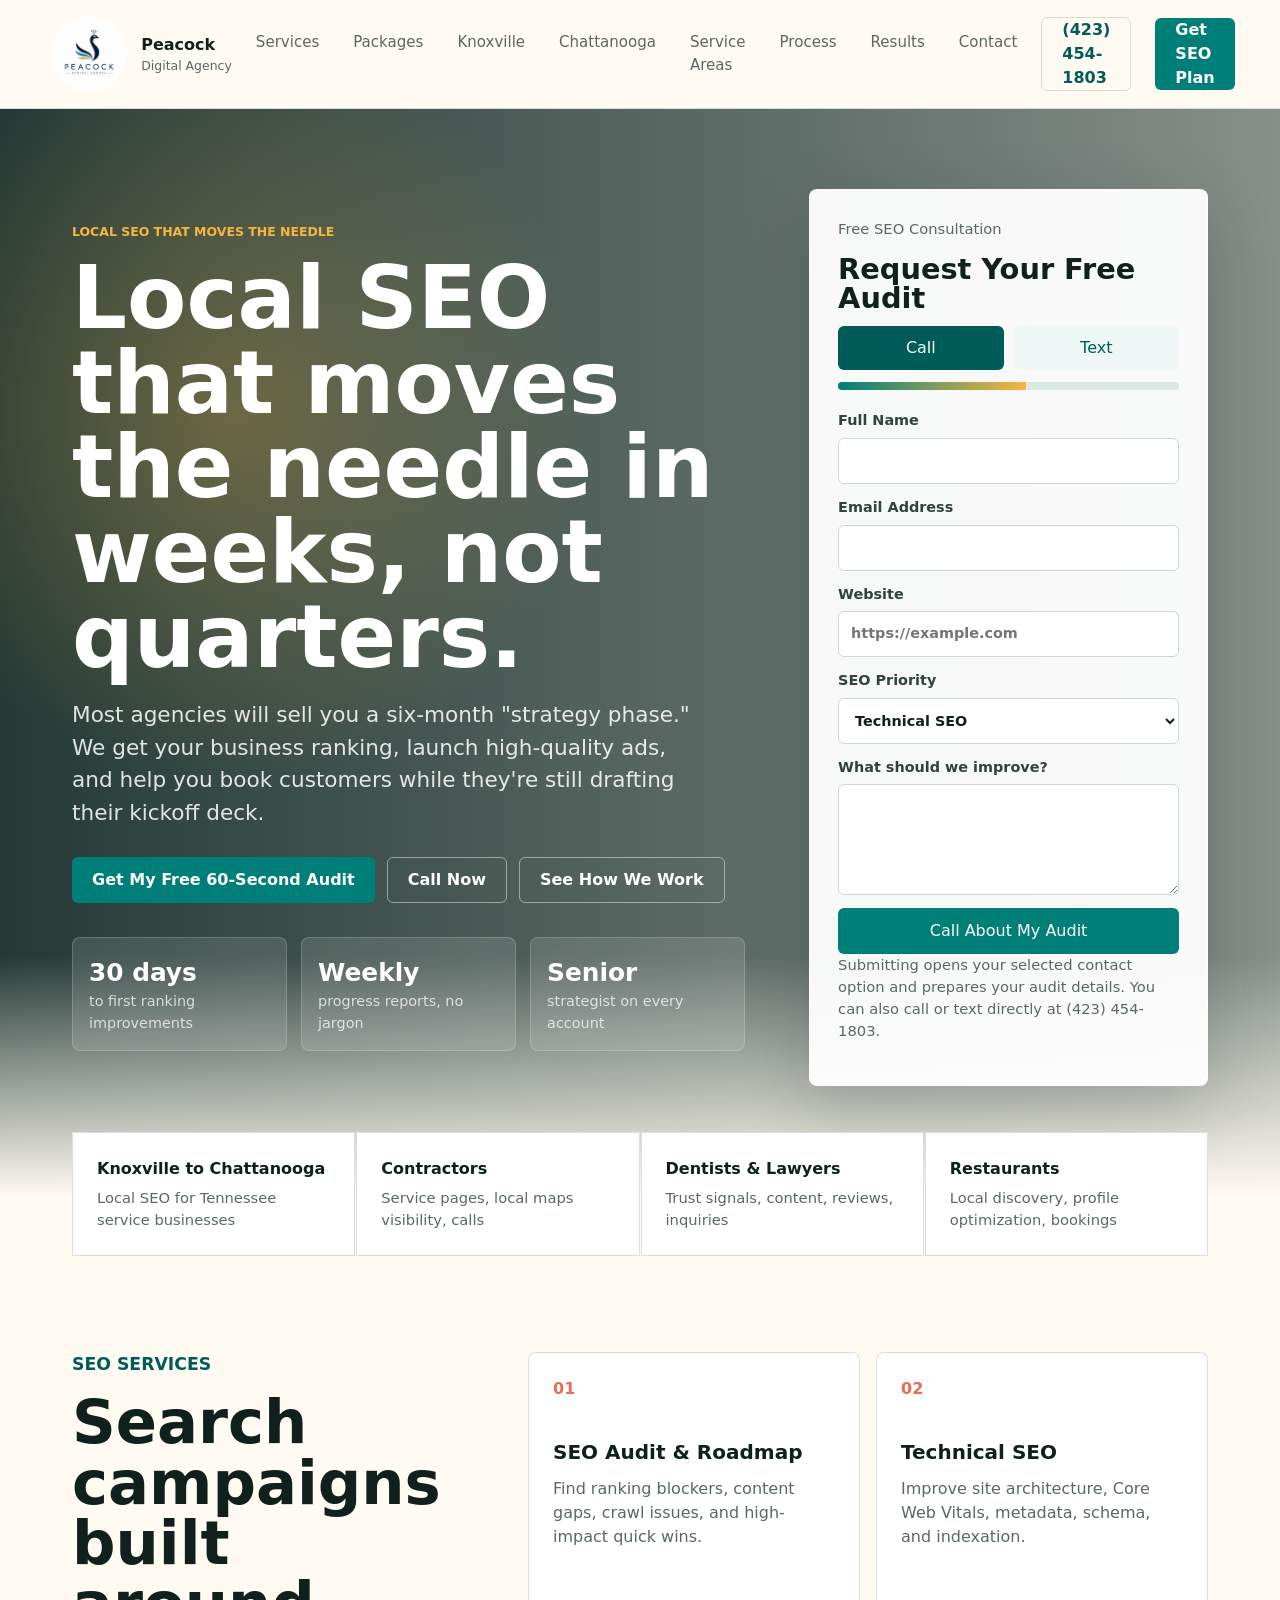
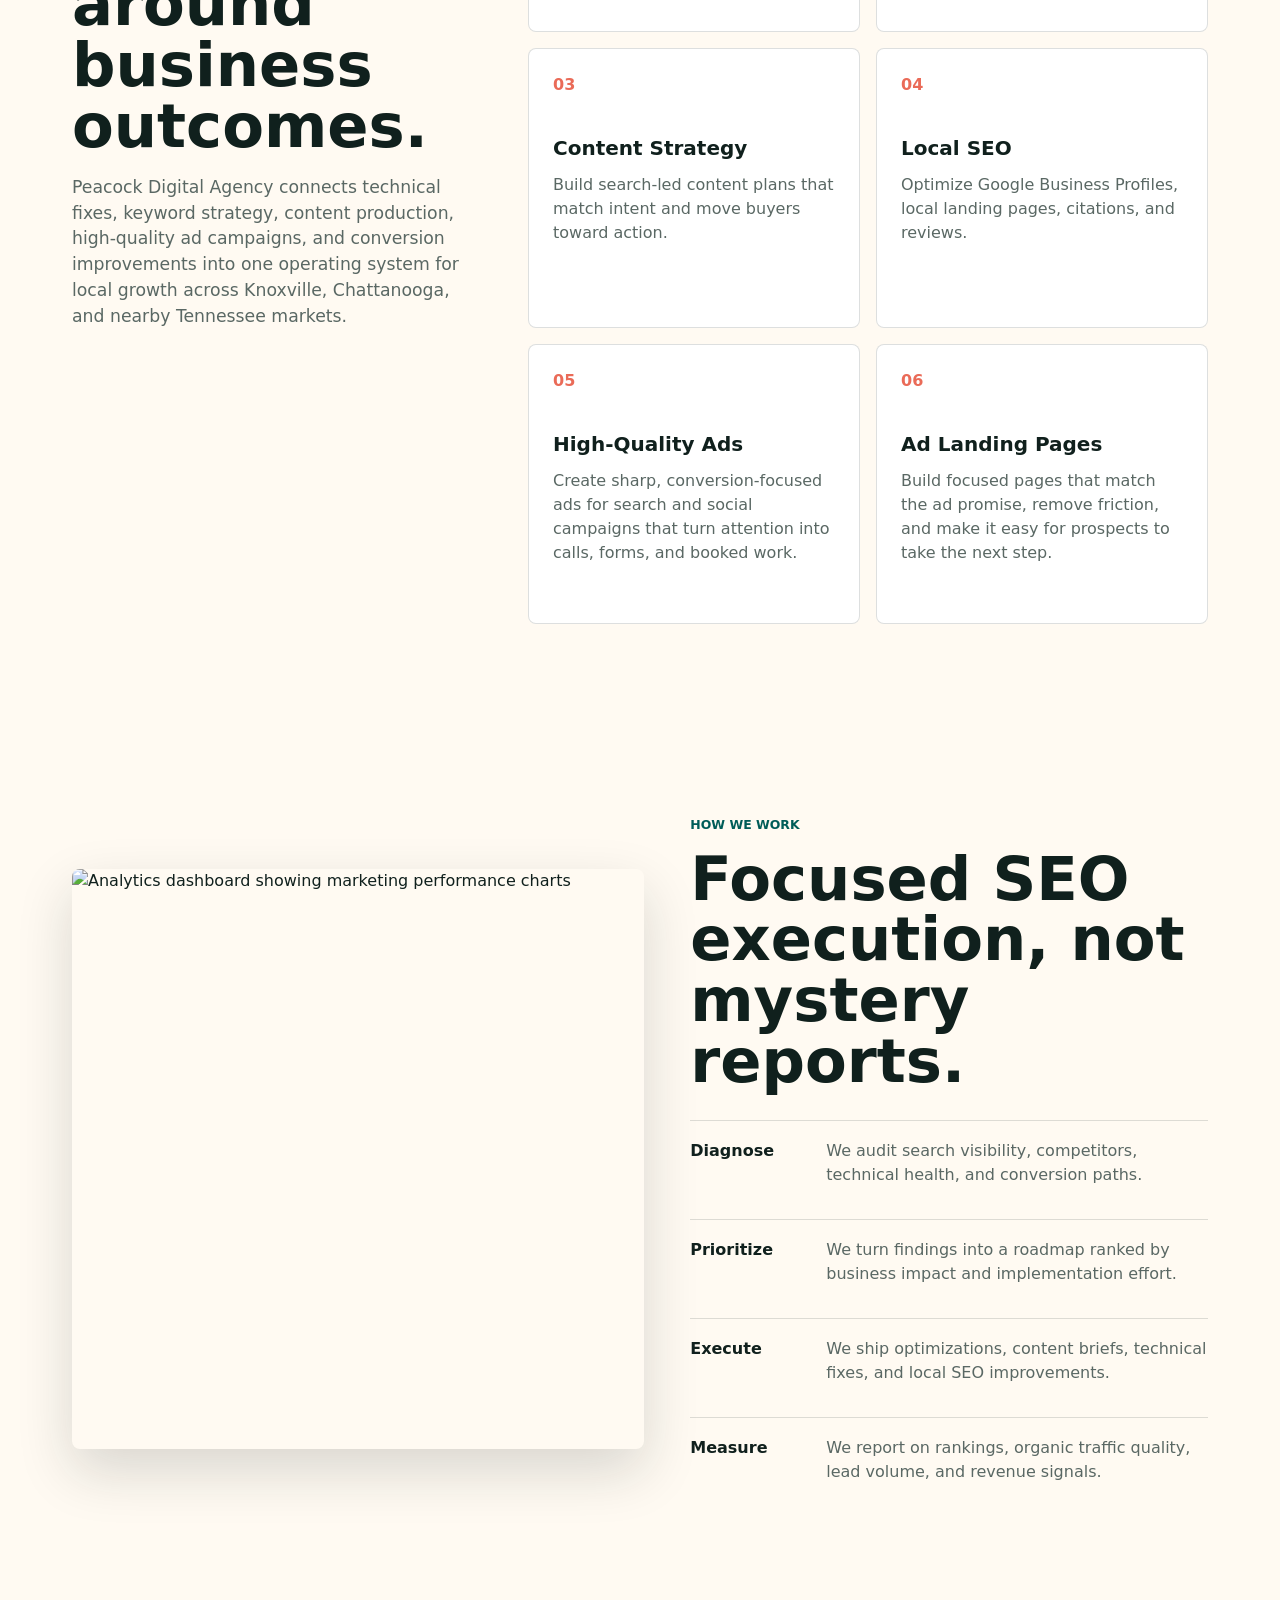
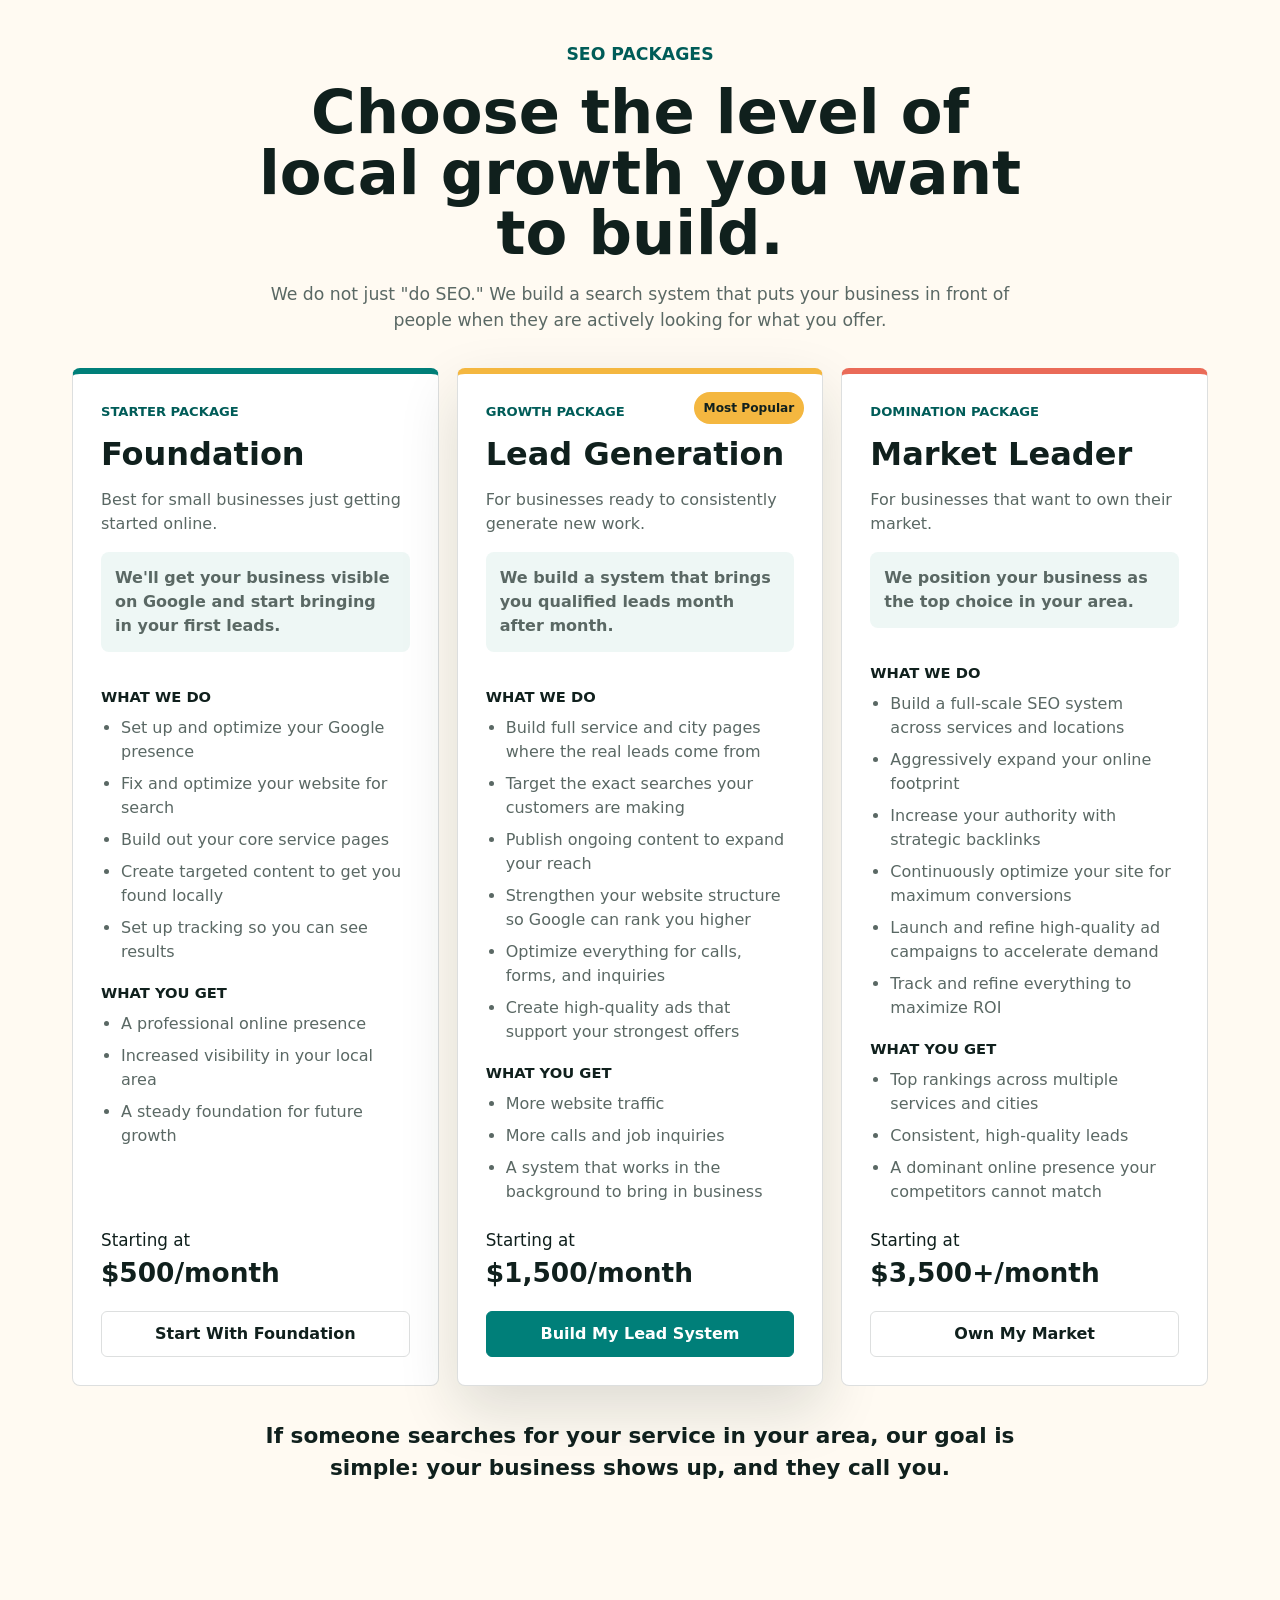
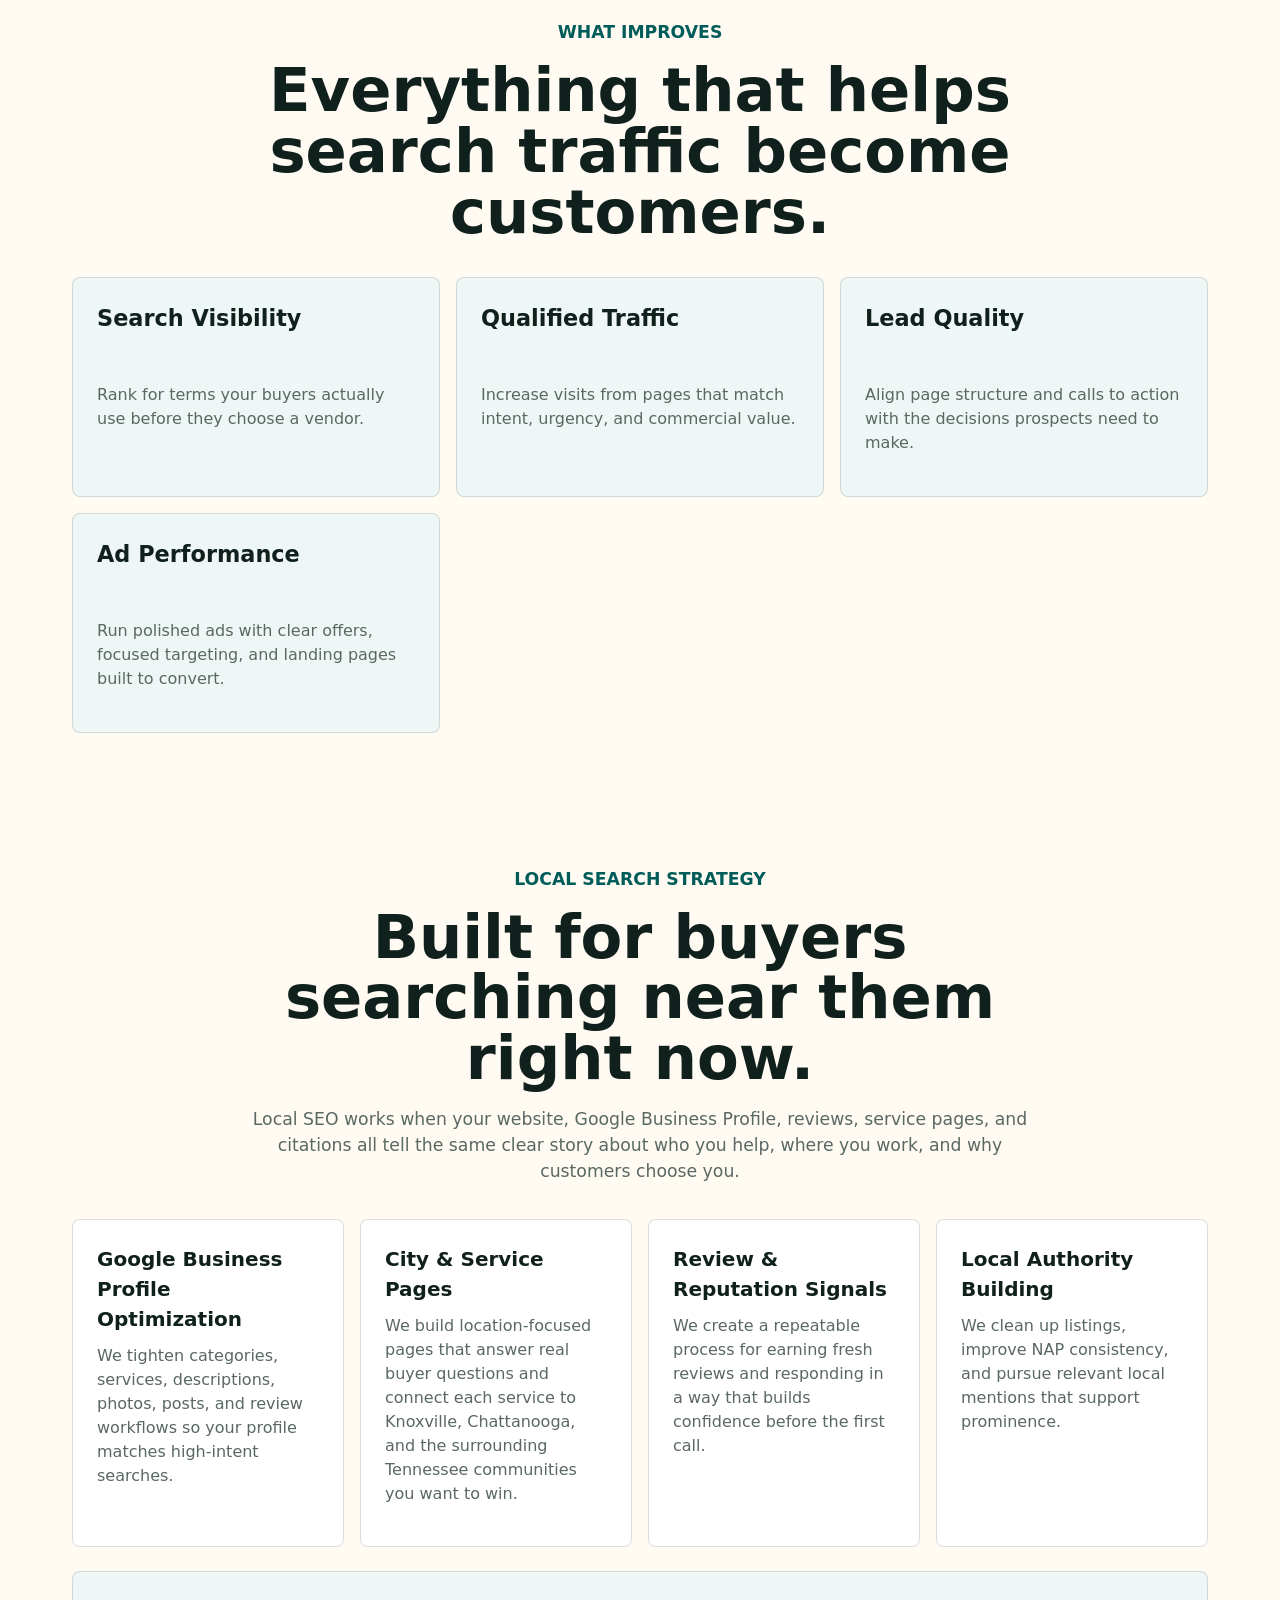
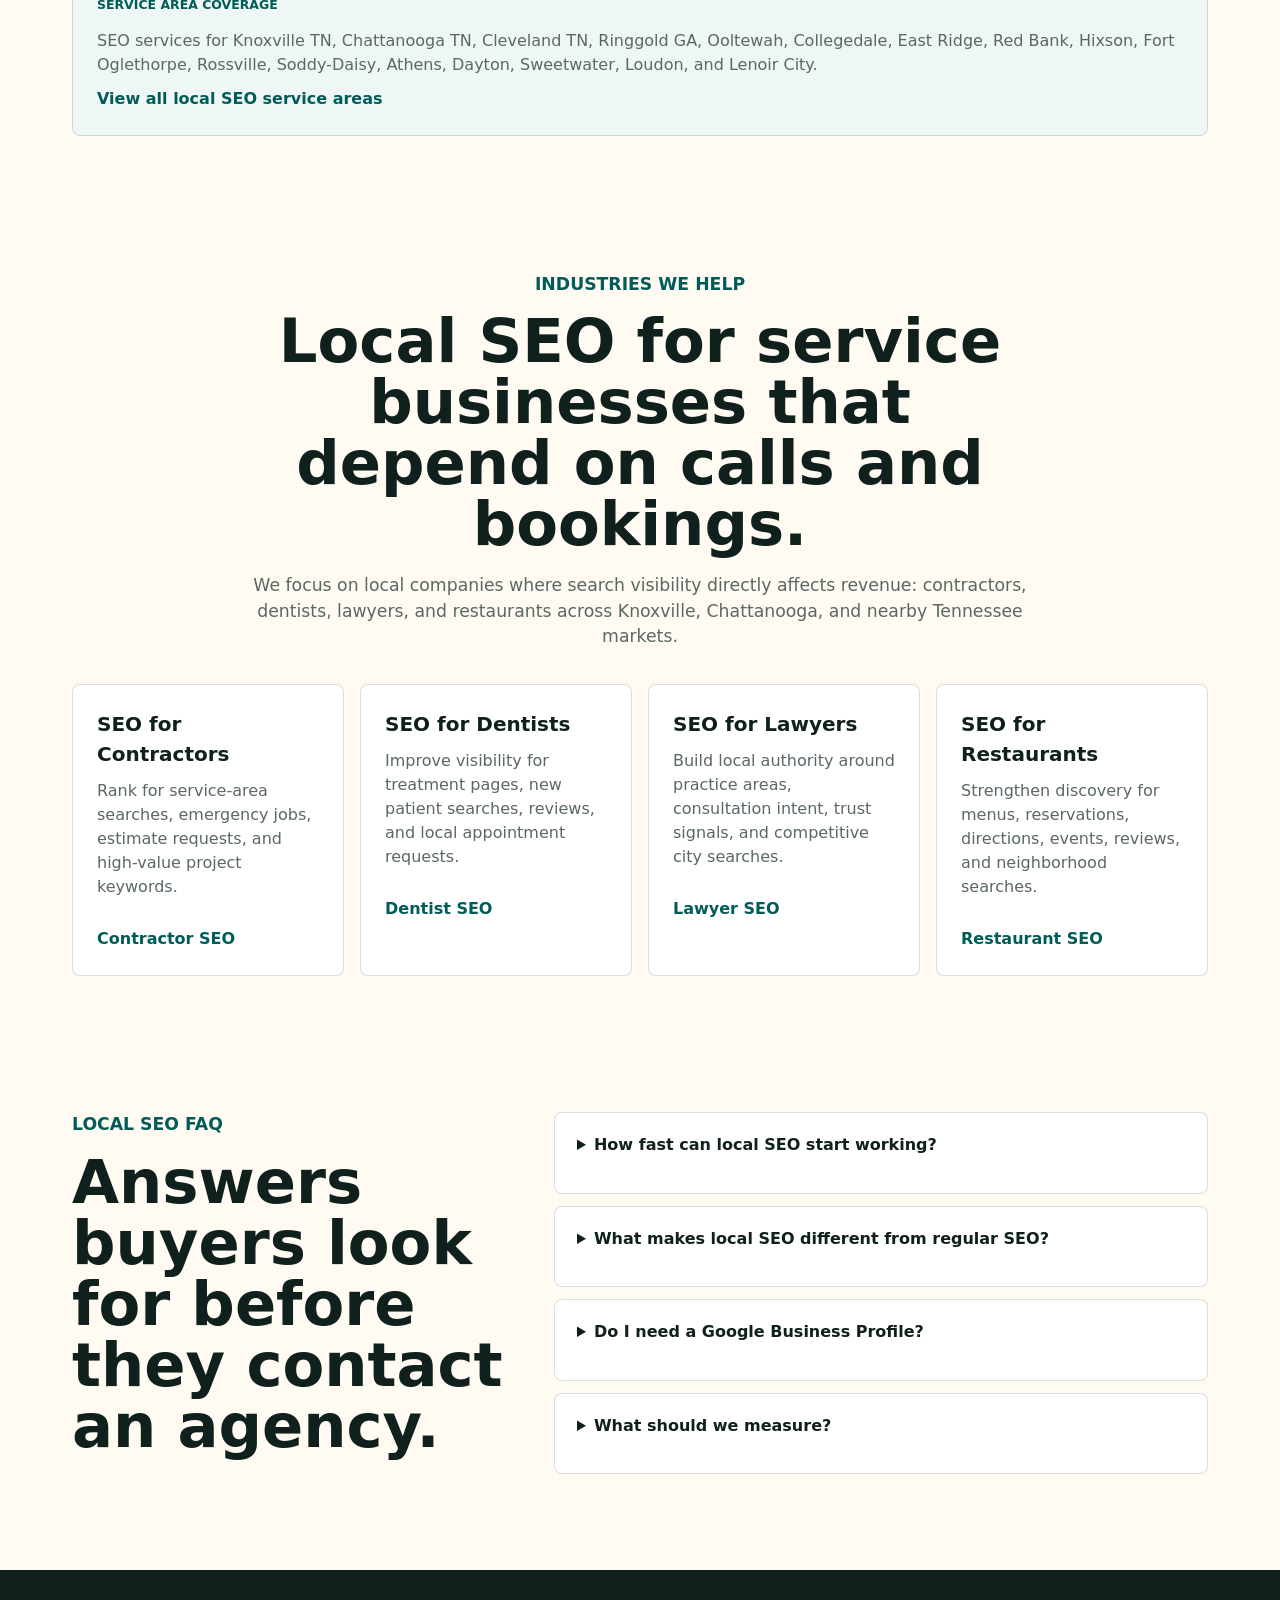
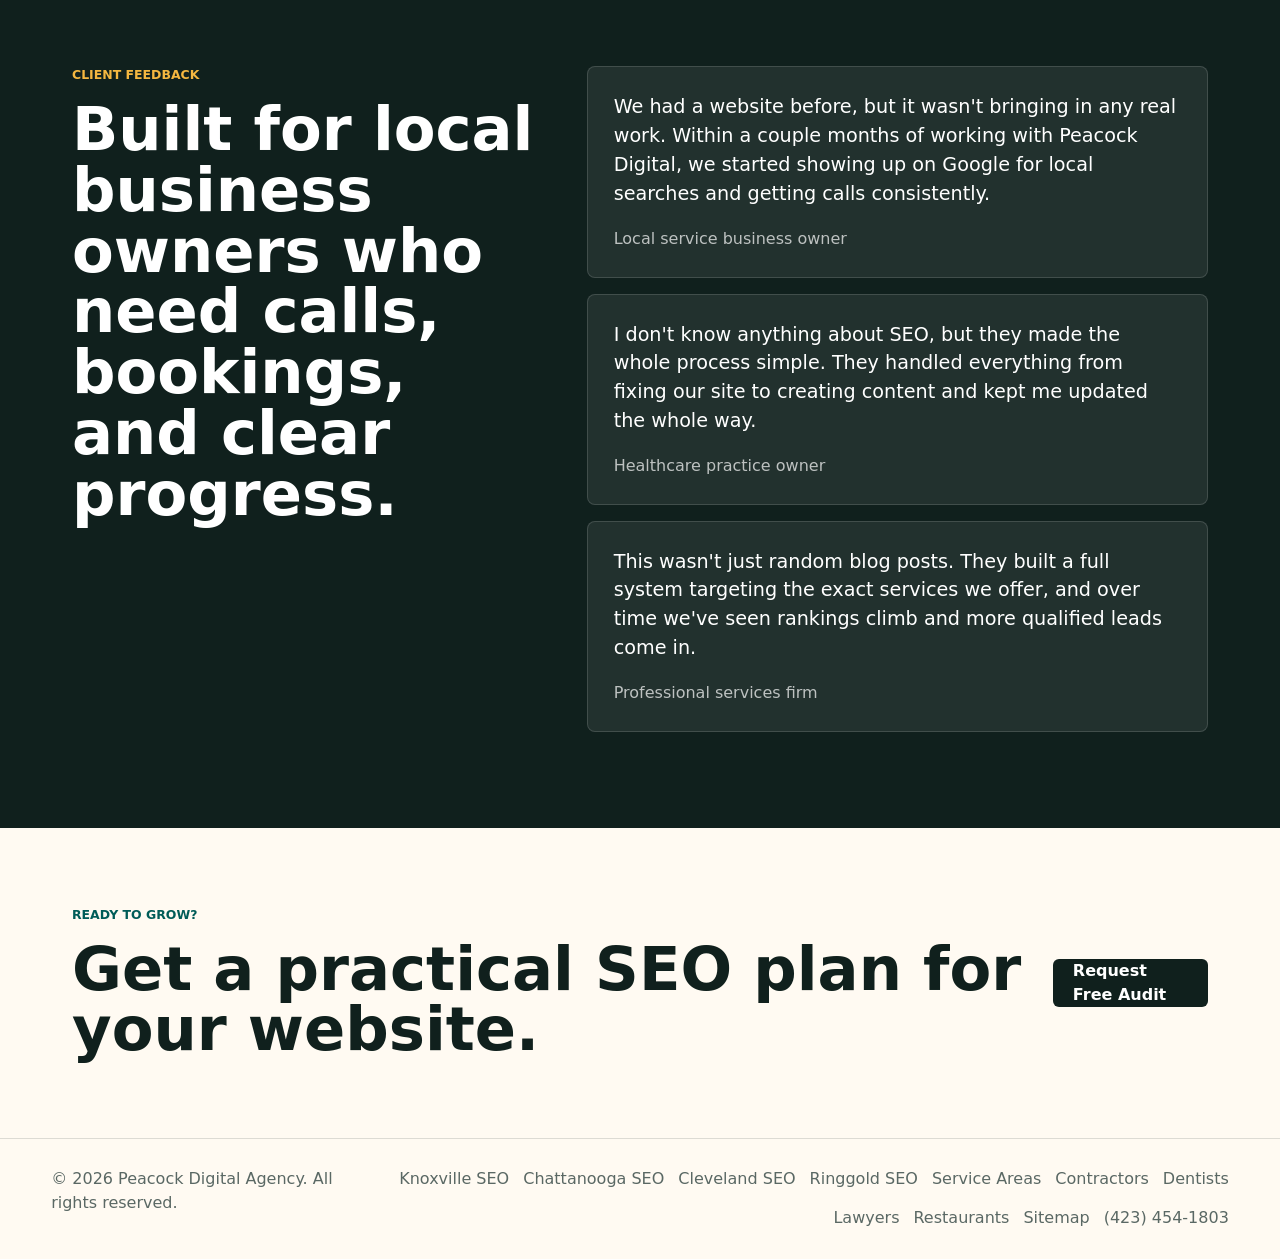
==== commit 50a6ead8: "Make service tiles flippable" ====
--- a/index.html
+++ b/index.html
@@ -277,35 +277,101 @@
           </p>
         </div>
         <div class="service-grid">
-          <article>
-            <span>01</span>
-            <h3>SEO Audit &amp; Roadmap</h3>
-            <p>Find ranking blockers, content gaps, crawl issues, and high-impact quick wins.</p>
-          </article>
-          <article>
-            <span>02</span>
-            <h3>Technical SEO</h3>
-            <p>Improve site architecture, Core Web Vitals, metadata, schema, and indexation.</p>
-          </article>
-          <article>
-            <span>03</span>
-            <h3>Content Strategy</h3>
-            <p>Build search-led content plans that match intent and move buyers toward action.</p>
-          </article>
-          <article>
-            <span>04</span>
-            <h3>Local SEO</h3>
-            <p>Optimize Google Business Profiles, local landing pages, citations, and reviews.</p>
-          </article>
-          <article>
-            <span>05</span>
-            <h3>High-Quality Ads</h3>
-            <p>Create sharp, conversion-focused ads for search and social campaigns that turn attention into calls, forms, and booked work.</p>
-          </article>
-          <article>
-            <span>06</span>
-            <h3>Ad Landing Pages</h3>
-            <p>Build focused pages that match the ad promise, remove friction, and make it easy for prospects to take the next step.</p>
+          <article class="service-card" tabindex="0">
+            <div class="service-card-inner">
+              <div class="service-card-face service-card-front">
+                <span>01</span>
+                <h3>SEO Audit &amp; Roadmap</h3>
+                <p>Find ranking blockers, content gaps, crawl issues, and high-impact quick wins.</p>
+              </div>
+              <div class="service-card-face service-card-back">
+                <video muted loop playsinline preload="none" data-video-src="videos/seo-audit.mp4"></video>
+                <div class="service-card-back-copy">
+                  <strong>SEO Audit &amp; Roadmap</strong>
+                  <p>Add clip: videos/seo-audit.mp4</p>
+                </div>
+              </div>
+            </div>
+          </article>
+          <article class="service-card" tabindex="0">
+            <div class="service-card-inner">
+              <div class="service-card-face service-card-front">
+                <span>02</span>
+                <h3>Technical SEO</h3>
+                <p>Improve site architecture, Core Web Vitals, metadata, schema, and indexation.</p>
+              </div>
+              <div class="service-card-face service-card-back">
+                <video muted loop playsinline preload="none" data-video-src="videos/technical-seo.mp4"></video>
+                <div class="service-card-back-copy">
+                  <strong>Technical SEO</strong>
+                  <p>Add clip: videos/technical-seo.mp4</p>
+                </div>
+              </div>
+            </div>
+          </article>
+          <article class="service-card" tabindex="0">
+            <div class="service-card-inner">
+              <div class="service-card-face service-card-front">
+                <span>03</span>
+                <h3>Content Strategy</h3>
+                <p>Build search-led content plans that match intent and move buyers toward action.</p>
+              </div>
+              <div class="service-card-face service-card-back">
+                <video muted loop playsinline preload="none" data-video-src="videos/content-strategy.mp4"></video>
+                <div class="service-card-back-copy">
+                  <strong>Content Strategy</strong>
+                  <p>Add clip: videos/content-strategy.mp4</p>
+                </div>
+              </div>
+            </div>
+          </article>
+          <article class="service-card" tabindex="0">
+            <div class="service-card-inner">
+              <div class="service-card-face service-card-front">
+                <span>04</span>
+                <h3>Local SEO</h3>
+                <p>Optimize Google Business Profiles, local landing pages, citations, and reviews.</p>
+              </div>
+              <div class="service-card-face service-card-back">
+                <video muted loop playsinline preload="none" data-video-src="videos/local-seo.mp4"></video>
+                <div class="service-card-back-copy">
+                  <strong>Local SEO</strong>
+                  <p>Add clip: videos/local-seo.mp4</p>
+                </div>
+              </div>
+            </div>
+          </article>
+          <article class="service-card" tabindex="0">
+            <div class="service-card-inner">
+              <div class="service-card-face service-card-front">
+                <span>05</span>
+                <h3>High-Quality Ads</h3>
+                <p>Create sharp, conversion-focused ads for search and social campaigns that turn attention into calls, forms, and booked work.</p>
+              </div>
+              <div class="service-card-face service-card-back">
+                <video muted loop playsinline preload="none" data-video-src="videos/high-quality-ads.mp4"></video>
+                <div class="service-card-back-copy">
+                  <strong>High-Quality Ads</strong>
+                  <p>Add clip: videos/high-quality-ads.mp4</p>
+                </div>
+              </div>
+            </div>
+          </article>
+          <article class="service-card" tabindex="0">
+            <div class="service-card-inner">
+              <div class="service-card-face service-card-front">
+                <span>06</span>
+                <h3>Ad Landing Pages</h3>
+                <p>Build focused pages that match the ad promise, remove friction, and make it easy for prospects to take the next step.</p>
+              </div>
+              <div class="service-card-face service-card-back">
+                <video muted loop playsinline preload="none" data-video-src="videos/ad-landing-pages.mp4"></video>
+                <div class="service-card-back-copy">
+                  <strong>Ad Landing Pages</strong>
+                  <p>Add clip: videos/ad-landing-pages.mp4</p>
+                </div>
+              </div>
+            </div>
           </article>
         </div>
       </section>
--- a/styles.css
+++ b/styles.css
@@ -433,7 +433,6 @@
   gap: 16px;
 }
 
-.service-grid article,
 .metric-grid article {
   min-height: 190px;
   padding: 24px;
@@ -442,16 +441,97 @@
   border-radius: 8px;
 }
 
-.service-grid span {
+.service-card {
+  min-height: 280px;
+  perspective: 1200px;
+}
+
+.service-card-inner {
+  position: relative;
+  width: 100%;
+  min-height: 100%;
+  transform-style: preserve-3d;
+  transition: transform 650ms ease;
+}
+
+.service-card:hover .service-card-inner,
+.service-card:focus .service-card-inner,
+.service-card:focus-within .service-card-inner {
+  transform: rotateY(180deg);
+}
+
+.service-card-face {
+  position: absolute;
+  inset: 0;
+  min-height: 280px;
+  overflow: hidden;
+  backface-visibility: hidden;
+  border: 1px solid var(--line);
+  border-radius: 8px;
+}
+
+.service-card-front {
+  padding: 24px;
+  background: var(--white);
+}
+
+.service-card-front span {
   display: inline-flex;
   margin-bottom: 36px;
   color: var(--coral);
   font-weight: 900;
 }
 
-.service-grid p,
+.service-card-front p,
 .metric-grid p {
   color: var(--muted);
+}
+
+.service-card-back {
+  display: grid;
+  place-items: end start;
+  color: var(--white);
+  background: var(--ink);
+  transform: rotateY(180deg);
+}
+
+.service-card-back::after {
+  position: absolute;
+  inset: 0;
+  content: "";
+  background: linear-gradient(180deg, rgba(16, 32, 29, 0.08), rgba(16, 32, 29, 0.82));
+}
+
+.service-card-back video {
+  position: absolute;
+  inset: 0;
+  width: 100%;
+  height: 100%;
+  object-fit: cover;
+}
+
+.service-card-back-copy {
+  position: relative;
+  z-index: 1;
+  padding: 22px;
+}
+
+.service-card-back-copy strong {
+  display: block;
+  margin-bottom: 6px;
+  font-size: 1.2rem;
+}
+
+.service-card-back-copy p {
+  margin-bottom: 0;
+  color: rgba(255, 255, 255, 0.82);
+  font-size: 0.9rem;
+}
+
+@media (prefers-reduced-motion: reduce) {
+  .service-card-inner {
+    transition: none;
+  }
 }
 
 .image-feature {
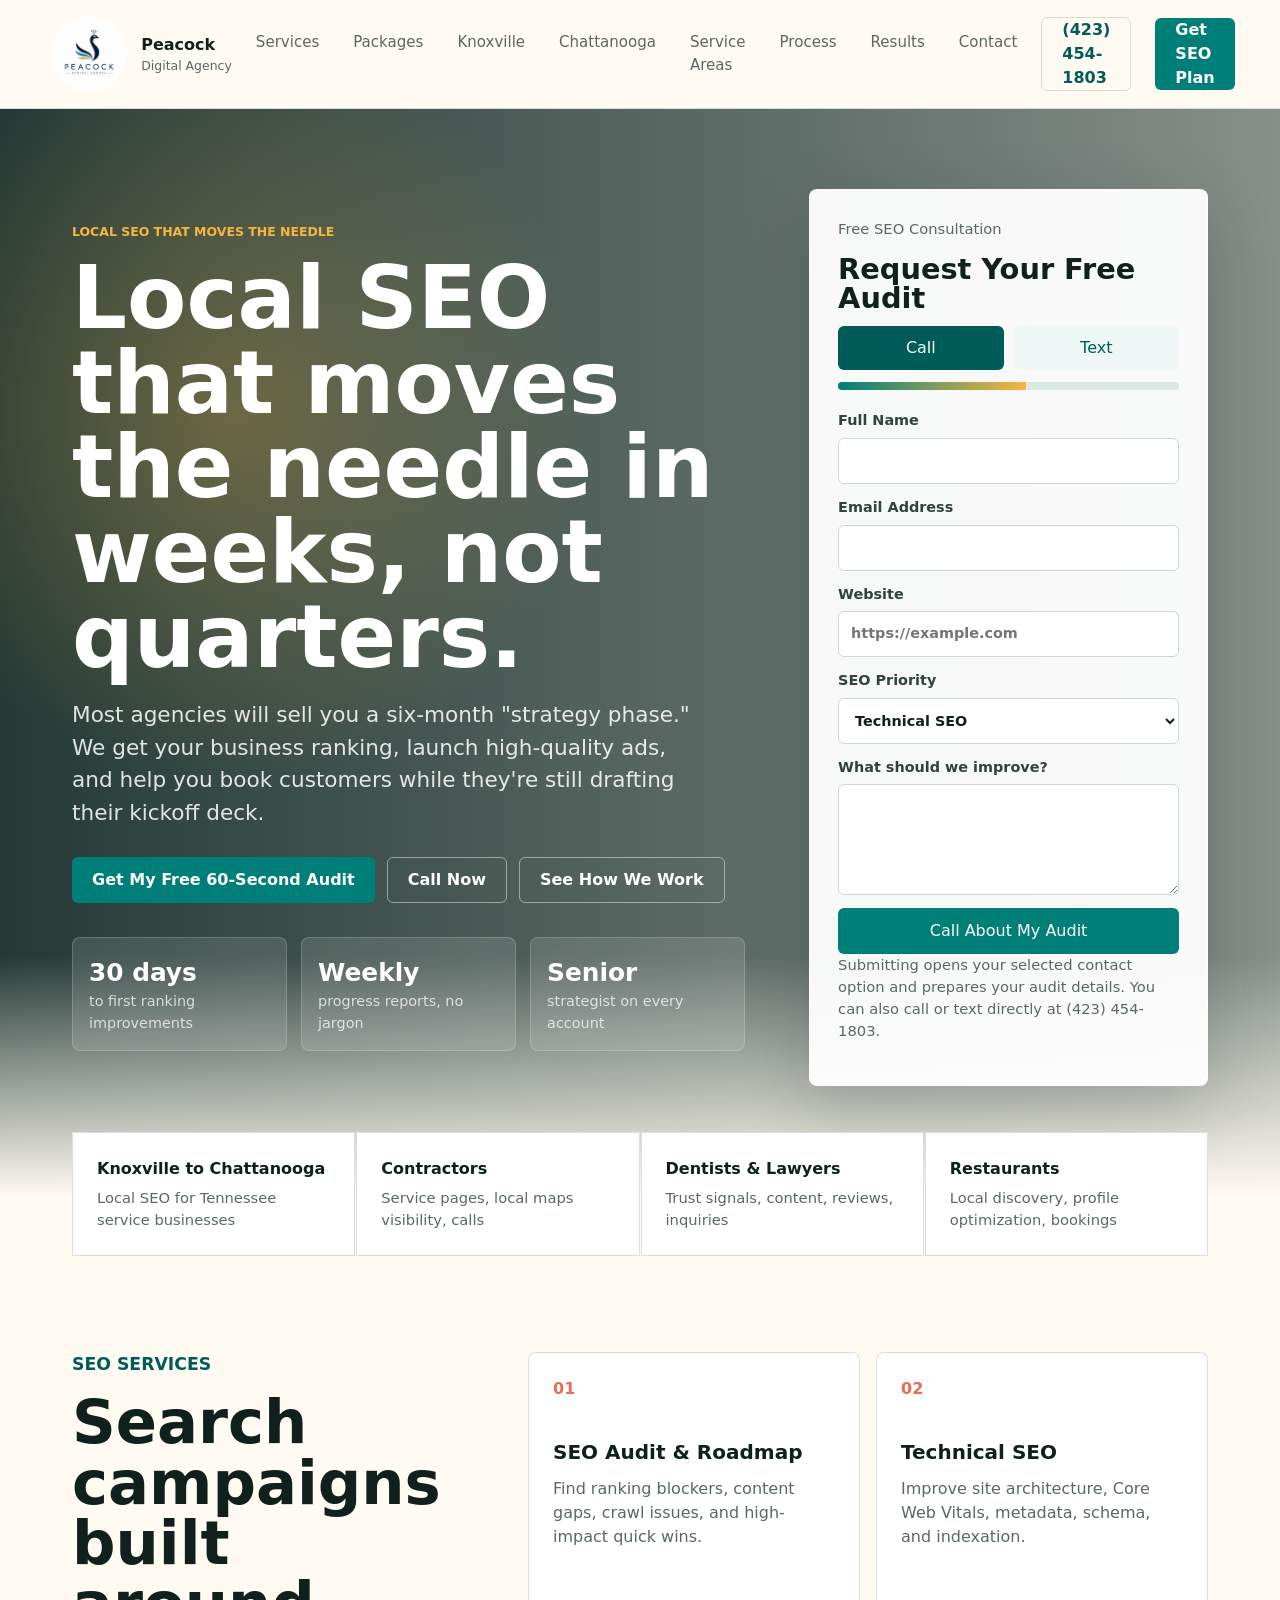
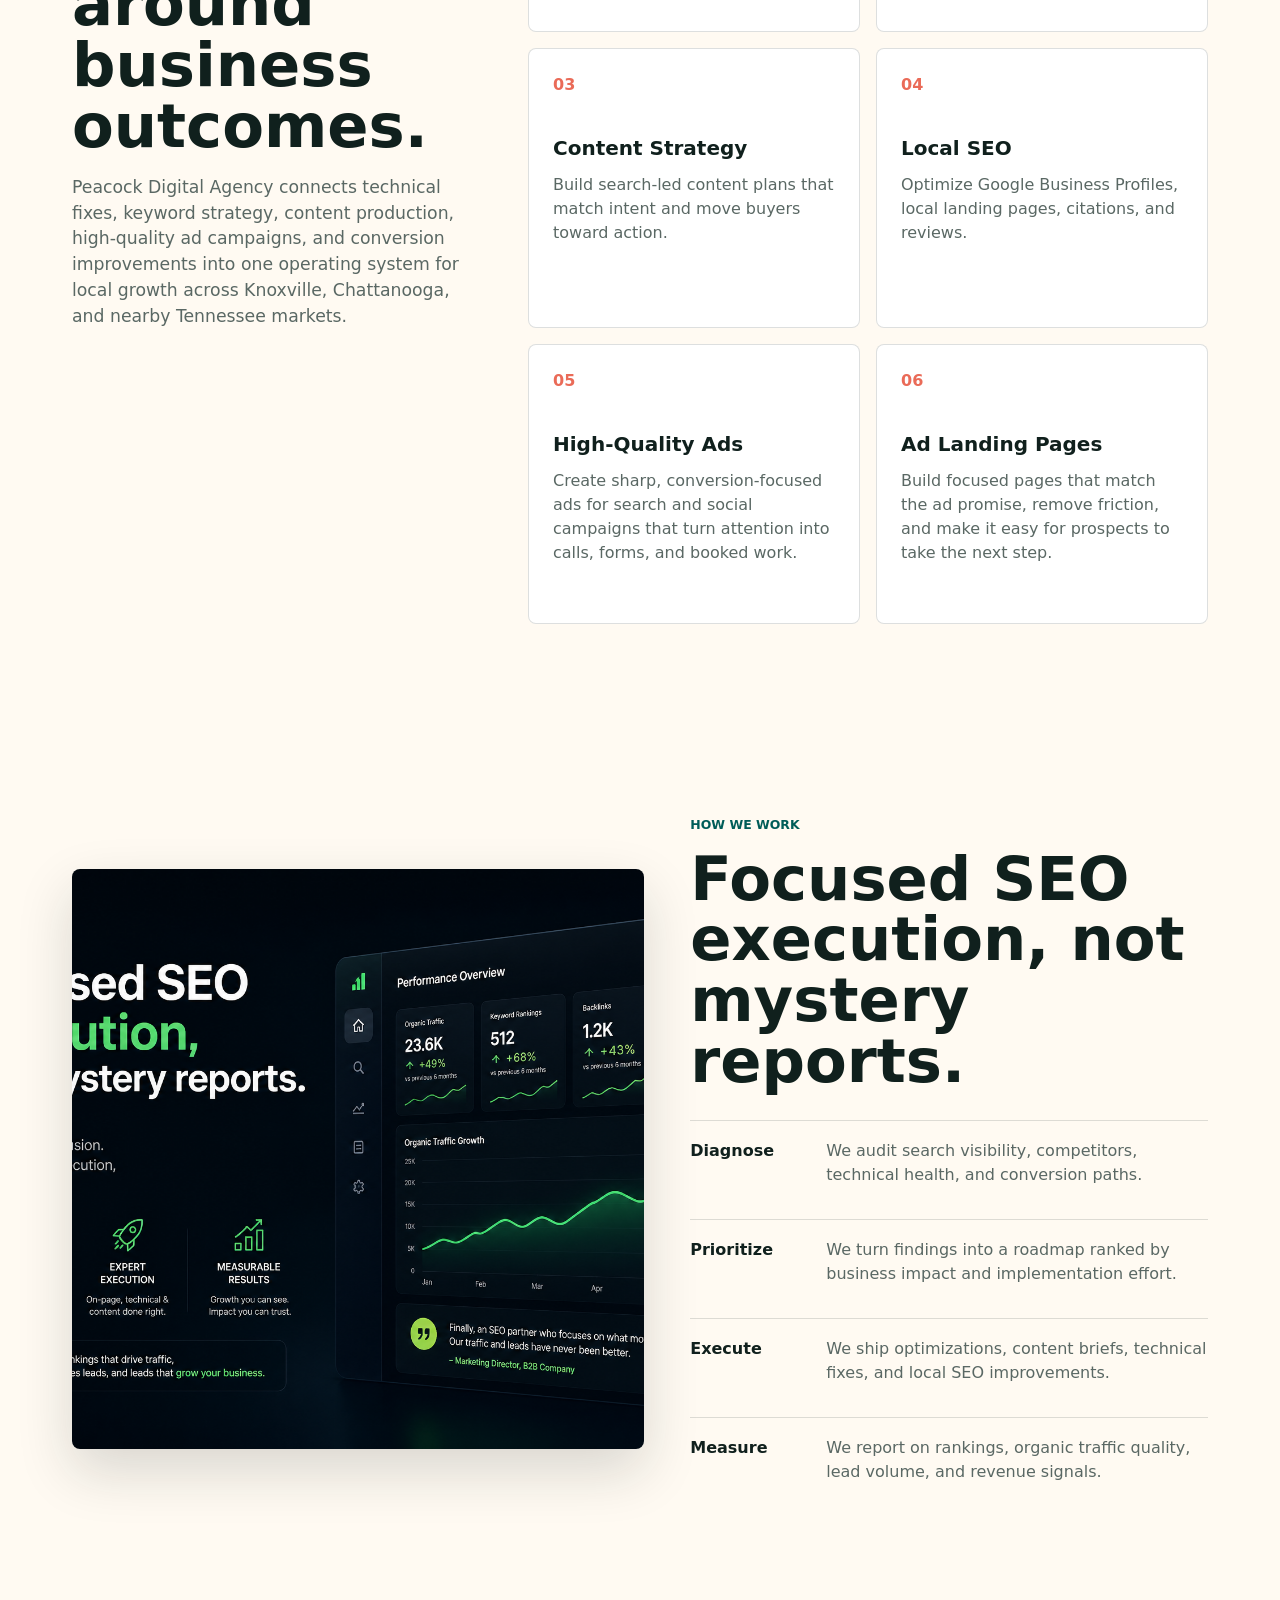
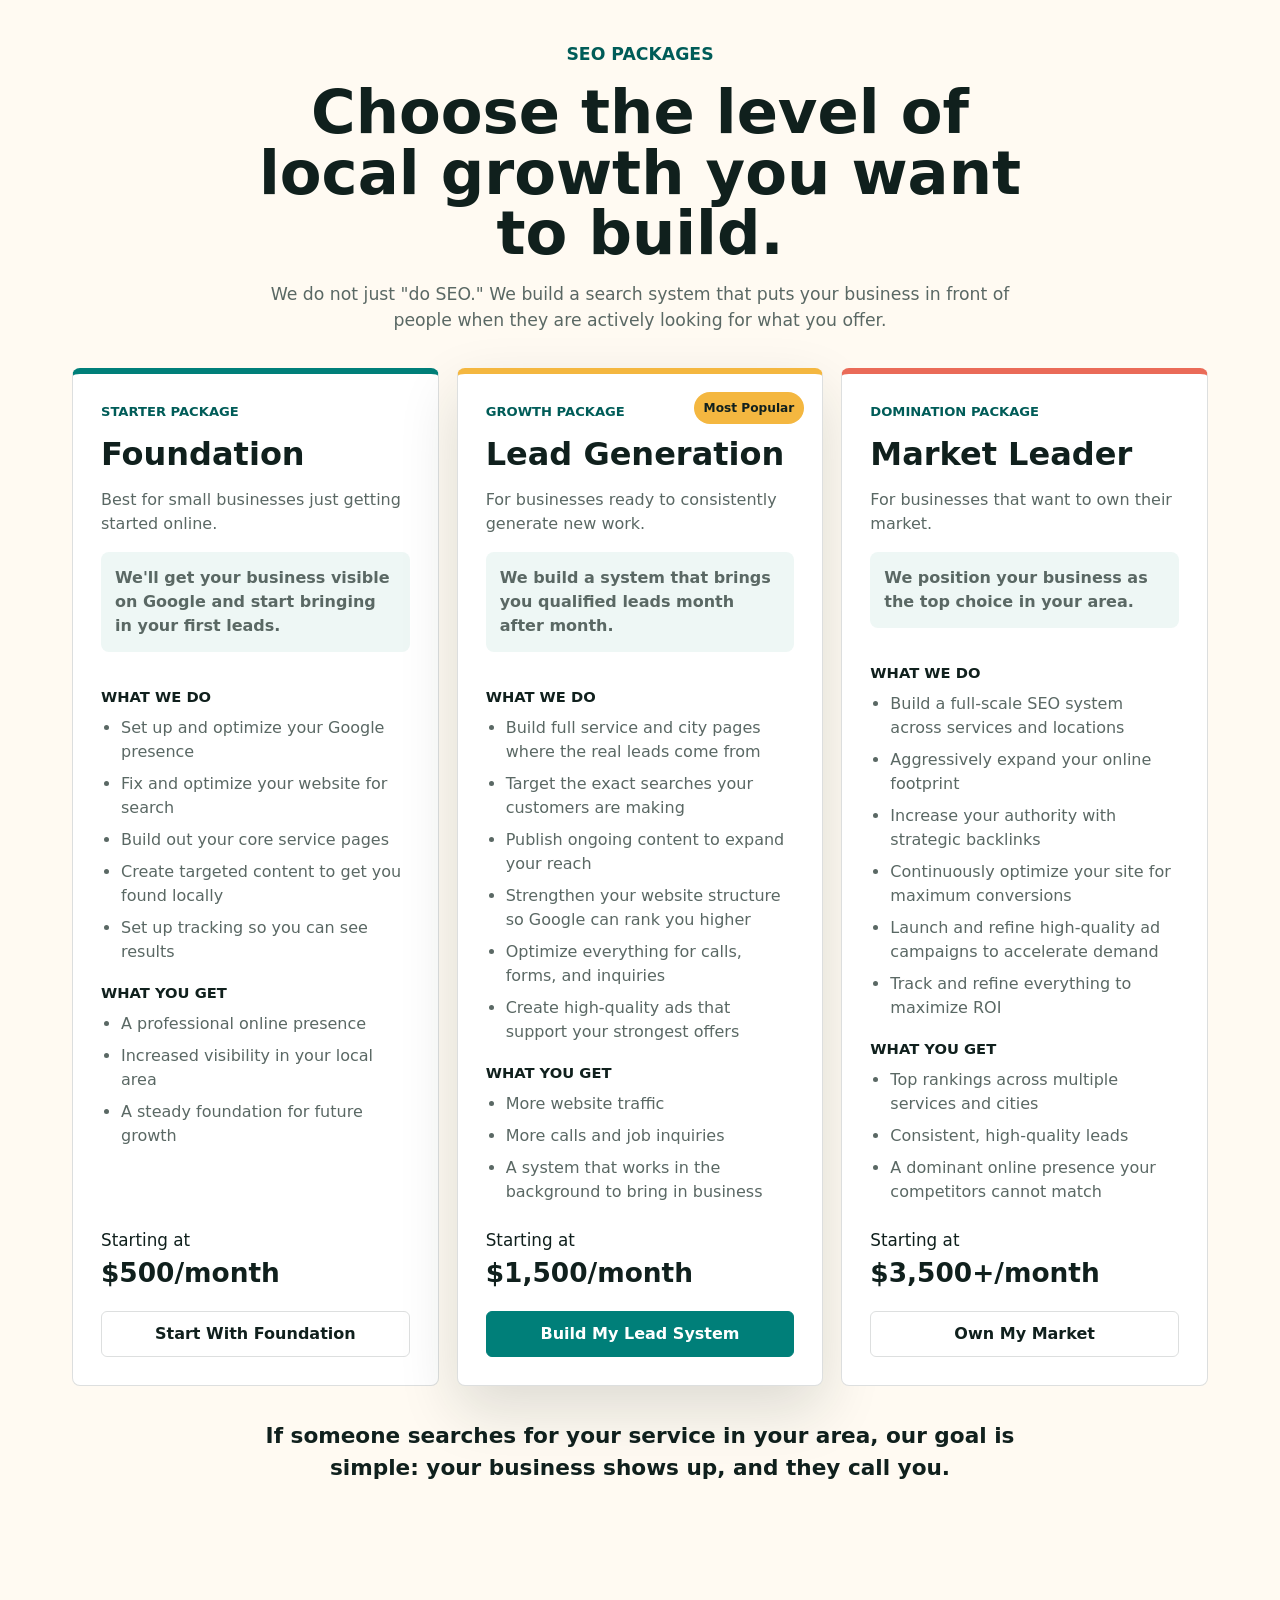
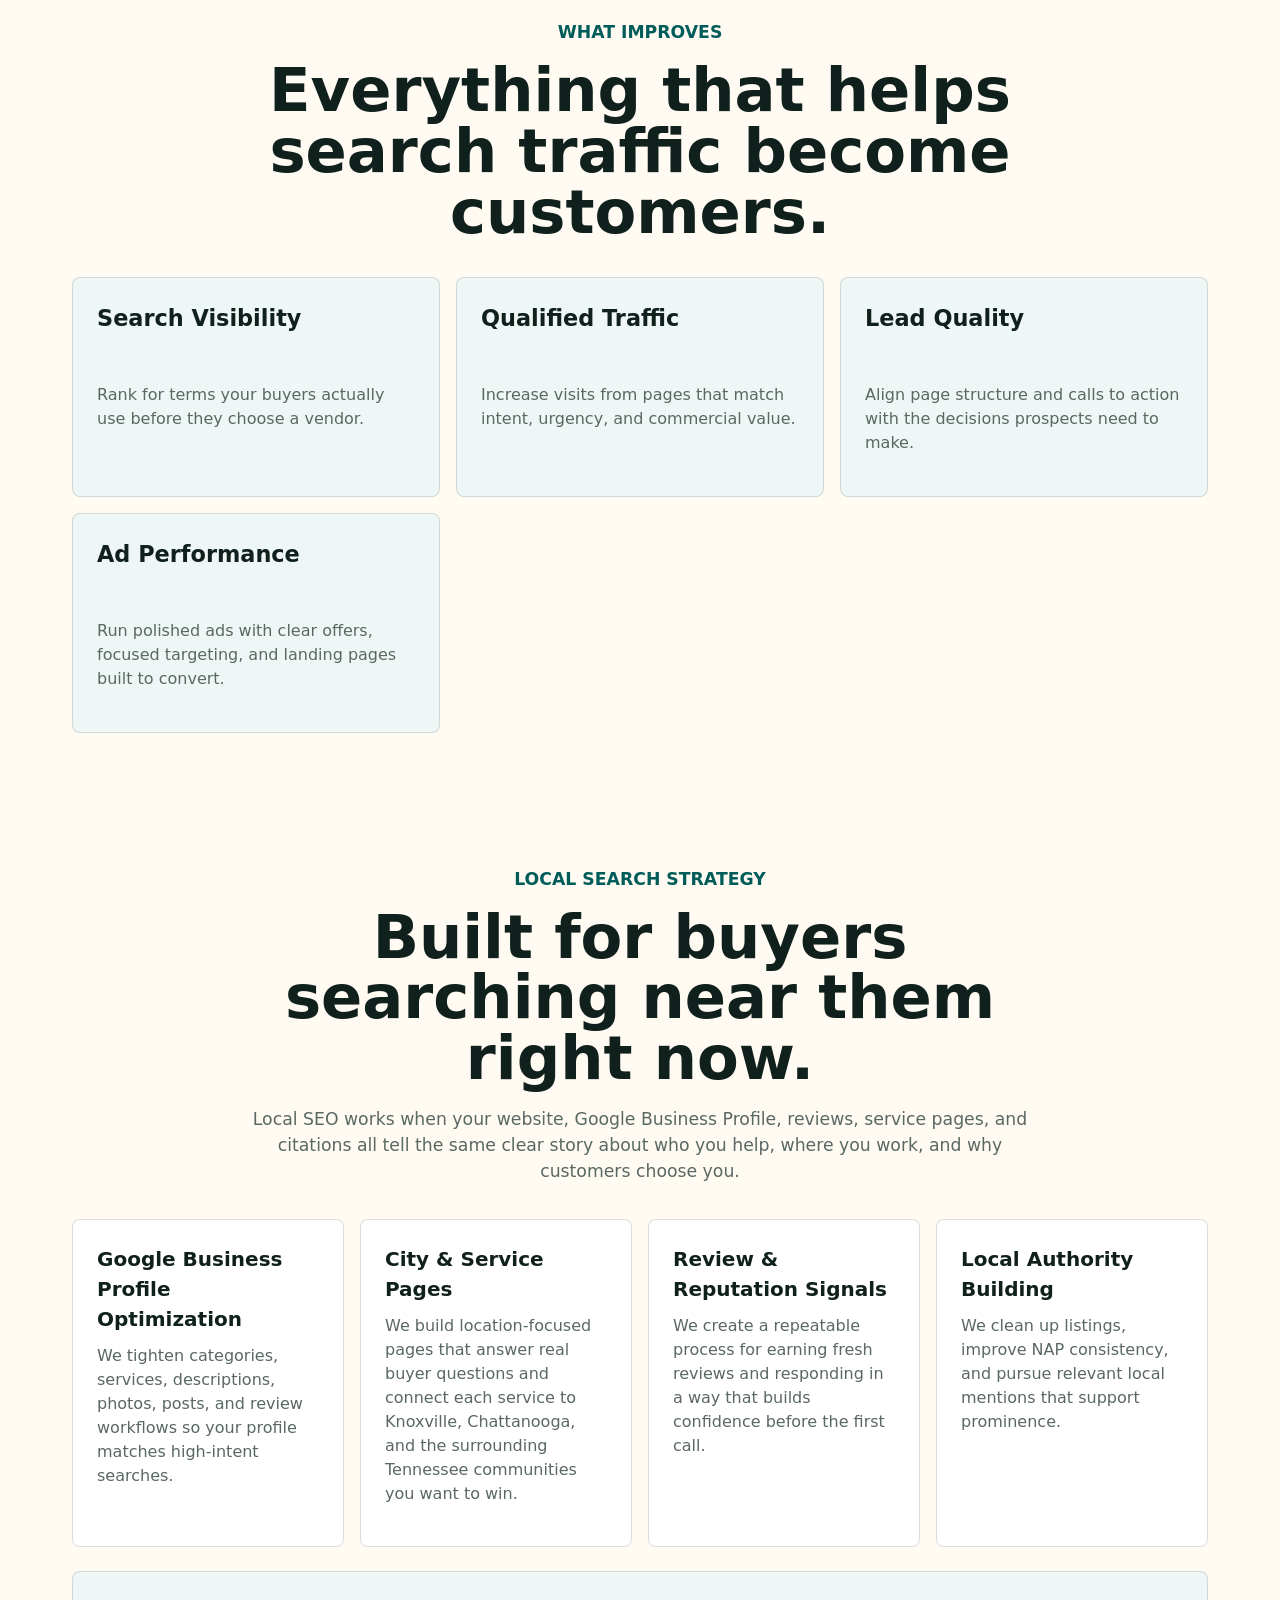
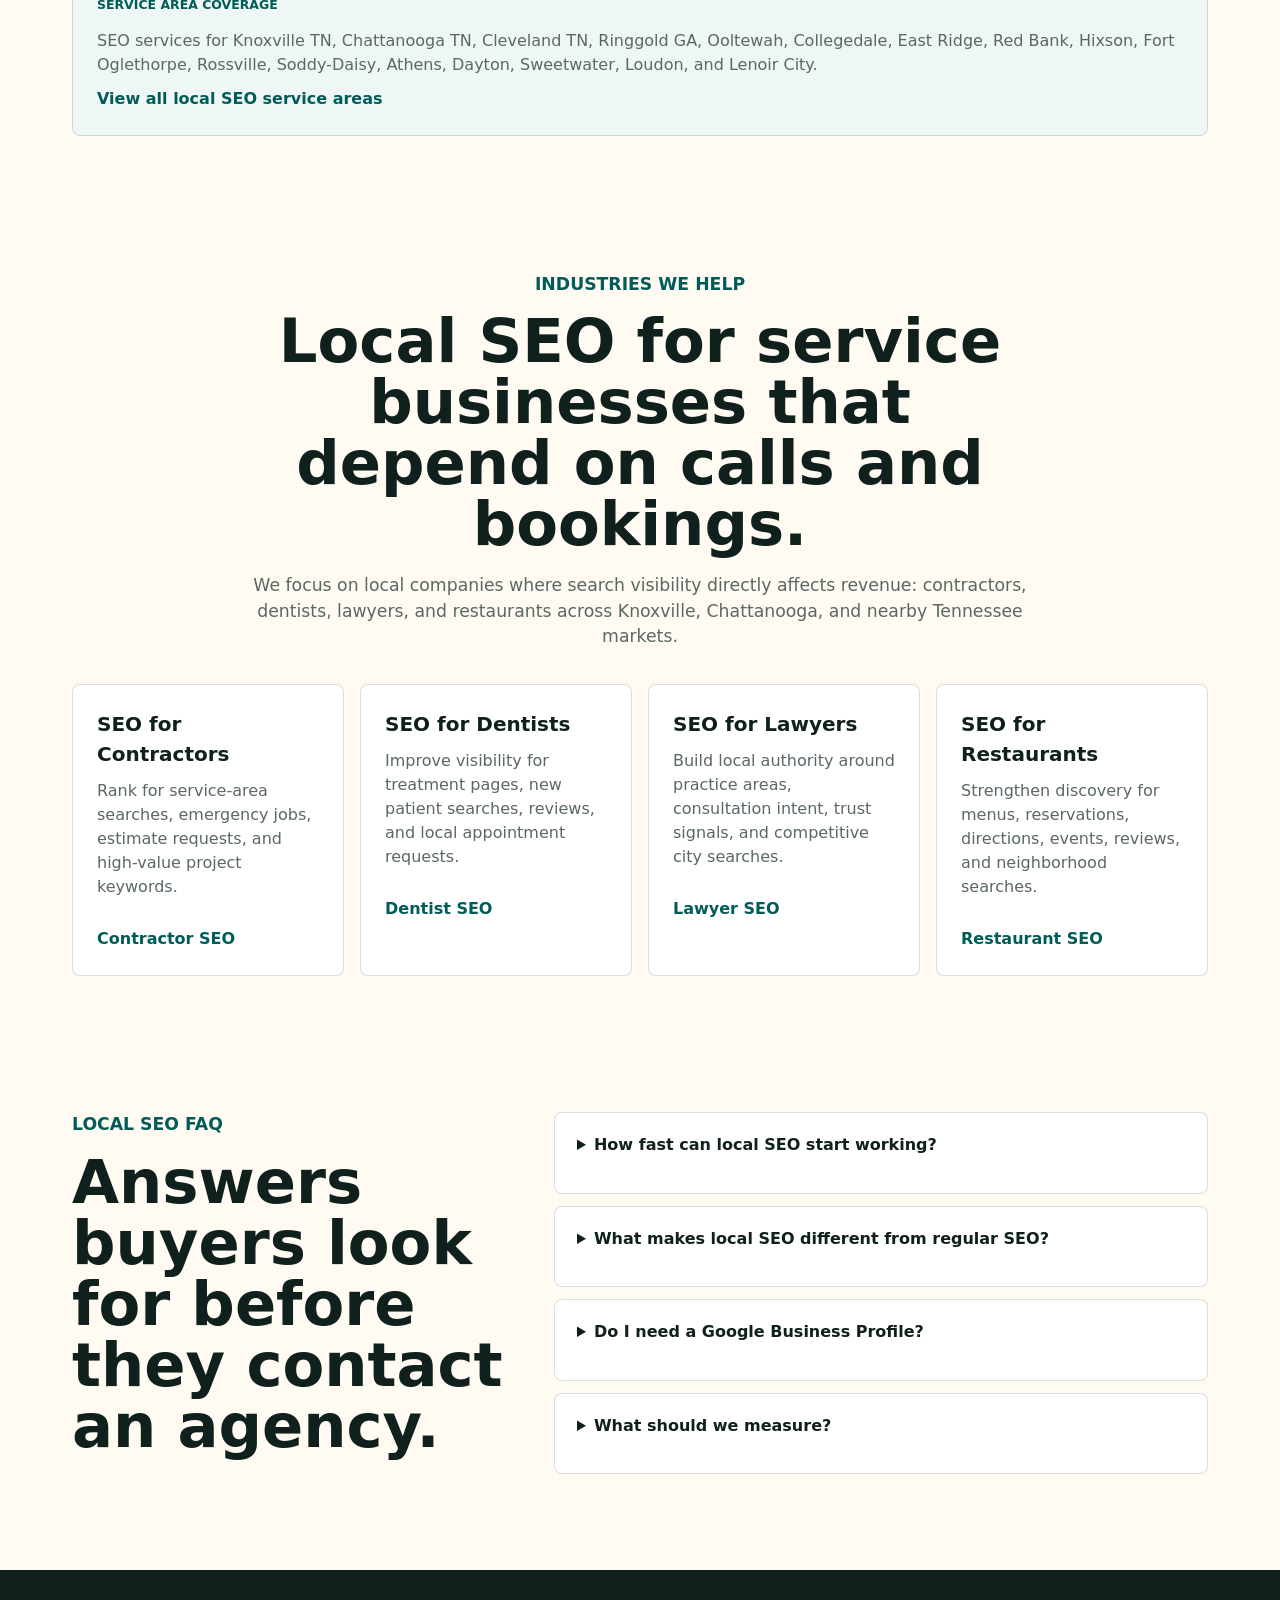
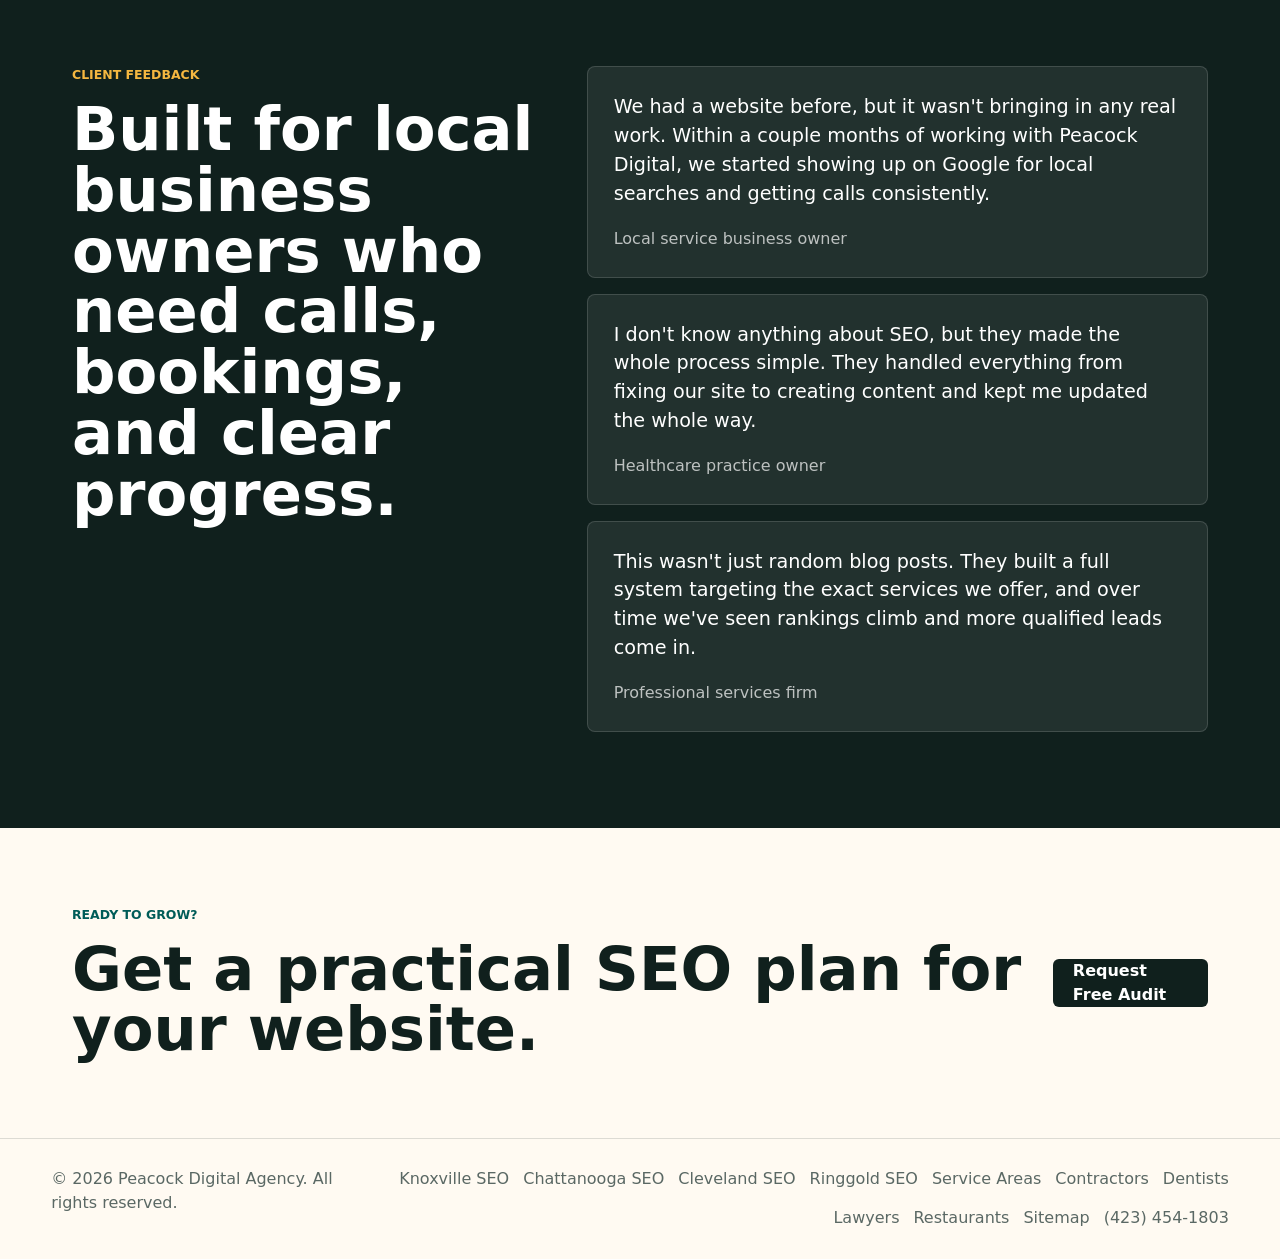
==== commit 1f0cfd08: "Replace tracking section image" ====
--- a/index.html
+++ b/index.html
@@ -285,10 +285,10 @@
                 <p>Find ranking blockers, content gaps, crawl issues, and high-impact quick wins.</p>
               </div>
               <div class="service-card-face service-card-back">
-                <video muted loop playsinline preload="none" data-video-src="videos/seo-audit.mp4"></video>
+                <img src="Tile flip/SEO Audit.png" alt="" loading="lazy" />
                 <div class="service-card-back-copy">
                   <strong>SEO Audit &amp; Roadmap</strong>
-                  <p>Add clip: videos/seo-audit.mp4</p>
+                  <p>Find the highest-impact fixes before spending on more traffic.</p>
                 </div>
               </div>
             </div>
@@ -301,10 +301,10 @@
                 <p>Improve site architecture, Core Web Vitals, metadata, schema, and indexation.</p>
               </div>
               <div class="service-card-face service-card-back">
-                <video muted loop playsinline preload="none" data-video-src="videos/technical-seo.mp4"></video>
+                <img src="Tile flip/SEO Tech.png" alt="" loading="lazy" />
                 <div class="service-card-back-copy">
                   <strong>Technical SEO</strong>
-                  <p>Add clip: videos/technical-seo.mp4</p>
+                  <p>Clean up crawl, speed, structure, metadata, and indexation issues.</p>
                 </div>
               </div>
             </div>
@@ -317,10 +317,10 @@
                 <p>Build search-led content plans that match intent and move buyers toward action.</p>
               </div>
               <div class="service-card-face service-card-back">
-                <video muted loop playsinline preload="none" data-video-src="videos/content-strategy.mp4"></video>
+                <img src="Tile flip/Content Sratagey.png" alt="" loading="lazy" />
                 <div class="service-card-back-copy">
                   <strong>Content Strategy</strong>
-                  <p>Add clip: videos/content-strategy.mp4</p>
+                  <p>Plan content around real buyer intent and local search demand.</p>
                 </div>
               </div>
             </div>
@@ -333,10 +333,10 @@
                 <p>Optimize Google Business Profiles, local landing pages, citations, and reviews.</p>
               </div>
               <div class="service-card-face service-card-back">
-                <video muted loop playsinline preload="none" data-video-src="videos/local-seo.mp4"></video>
+                <img src="Tile flip/Local SEO.png" alt="" loading="lazy" />
                 <div class="service-card-back-copy">
                   <strong>Local SEO</strong>
-                  <p>Add clip: videos/local-seo.mp4</p>
+                  <p>Improve Maps visibility, city pages, citations, reviews, and local trust.</p>
                 </div>
               </div>
             </div>
@@ -349,10 +349,10 @@
                 <p>Create sharp, conversion-focused ads for search and social campaigns that turn attention into calls, forms, and booked work.</p>
               </div>
               <div class="service-card-face service-card-back">
-                <video muted loop playsinline preload="none" data-video-src="videos/high-quality-ads.mp4"></video>
+                <img src="Tile flip/Hogh quilty adds.png" alt="" loading="lazy" />
                 <div class="service-card-back-copy">
                   <strong>High-Quality Ads</strong>
-                  <p>Add clip: videos/high-quality-ads.mp4</p>
+                  <p>Build sharp ads with clear offers and conversion-focused messaging.</p>
                 </div>
               </div>
             </div>
@@ -365,10 +365,10 @@
                 <p>Build focused pages that match the ad promise, remove friction, and make it easy for prospects to take the next step.</p>
               </div>
               <div class="service-card-face service-card-back">
-                <video muted loop playsinline preload="none" data-video-src="videos/ad-landing-pages.mp4"></video>
+                <img src="Tile flip/Add Landing page.png" alt="" loading="lazy" />
                 <div class="service-card-back-copy">
                   <strong>Ad Landing Pages</strong>
-                  <p>Add clip: videos/ad-landing-pages.mp4</p>
+                  <p>Match each campaign with focused pages that make action obvious.</p>
                 </div>
               </div>
             </div>
@@ -378,7 +378,7 @@
 
       <section class="section image-feature" id="process">
         <img
-          src="https://images.unsplash.com/photo-1551288049-bebda4e38f71?auto=format&fit=crop&w=1400&q=80"
+          src="SEO Tracking.png"
           alt="Analytics dashboard showing marketing performance charts"
         />
         <div>
--- a/styles.css
+++ b/styles.css
@@ -502,12 +502,20 @@
   background: linear-gradient(180deg, rgba(16, 32, 29, 0.08), rgba(16, 32, 29, 0.82));
 }
 
-.service-card-back video {
+.service-card-back img {
   position: absolute;
   inset: 0;
   width: 100%;
   height: 100%;
   object-fit: cover;
+  transform: scale(1.02);
+  transition: transform 900ms ease;
+}
+
+.service-card:hover .service-card-back img,
+.service-card:focus .service-card-back img,
+.service-card:focus-within .service-card-back img {
+  transform: scale(1.12);
 }
 
 .service-card-back-copy {
@@ -530,6 +538,10 @@
 
 @media (prefers-reduced-motion: reduce) {
   .service-card-inner {
+    transition: none;
+  }
+
+  .service-card-back img {
     transition: none;
   }
 }
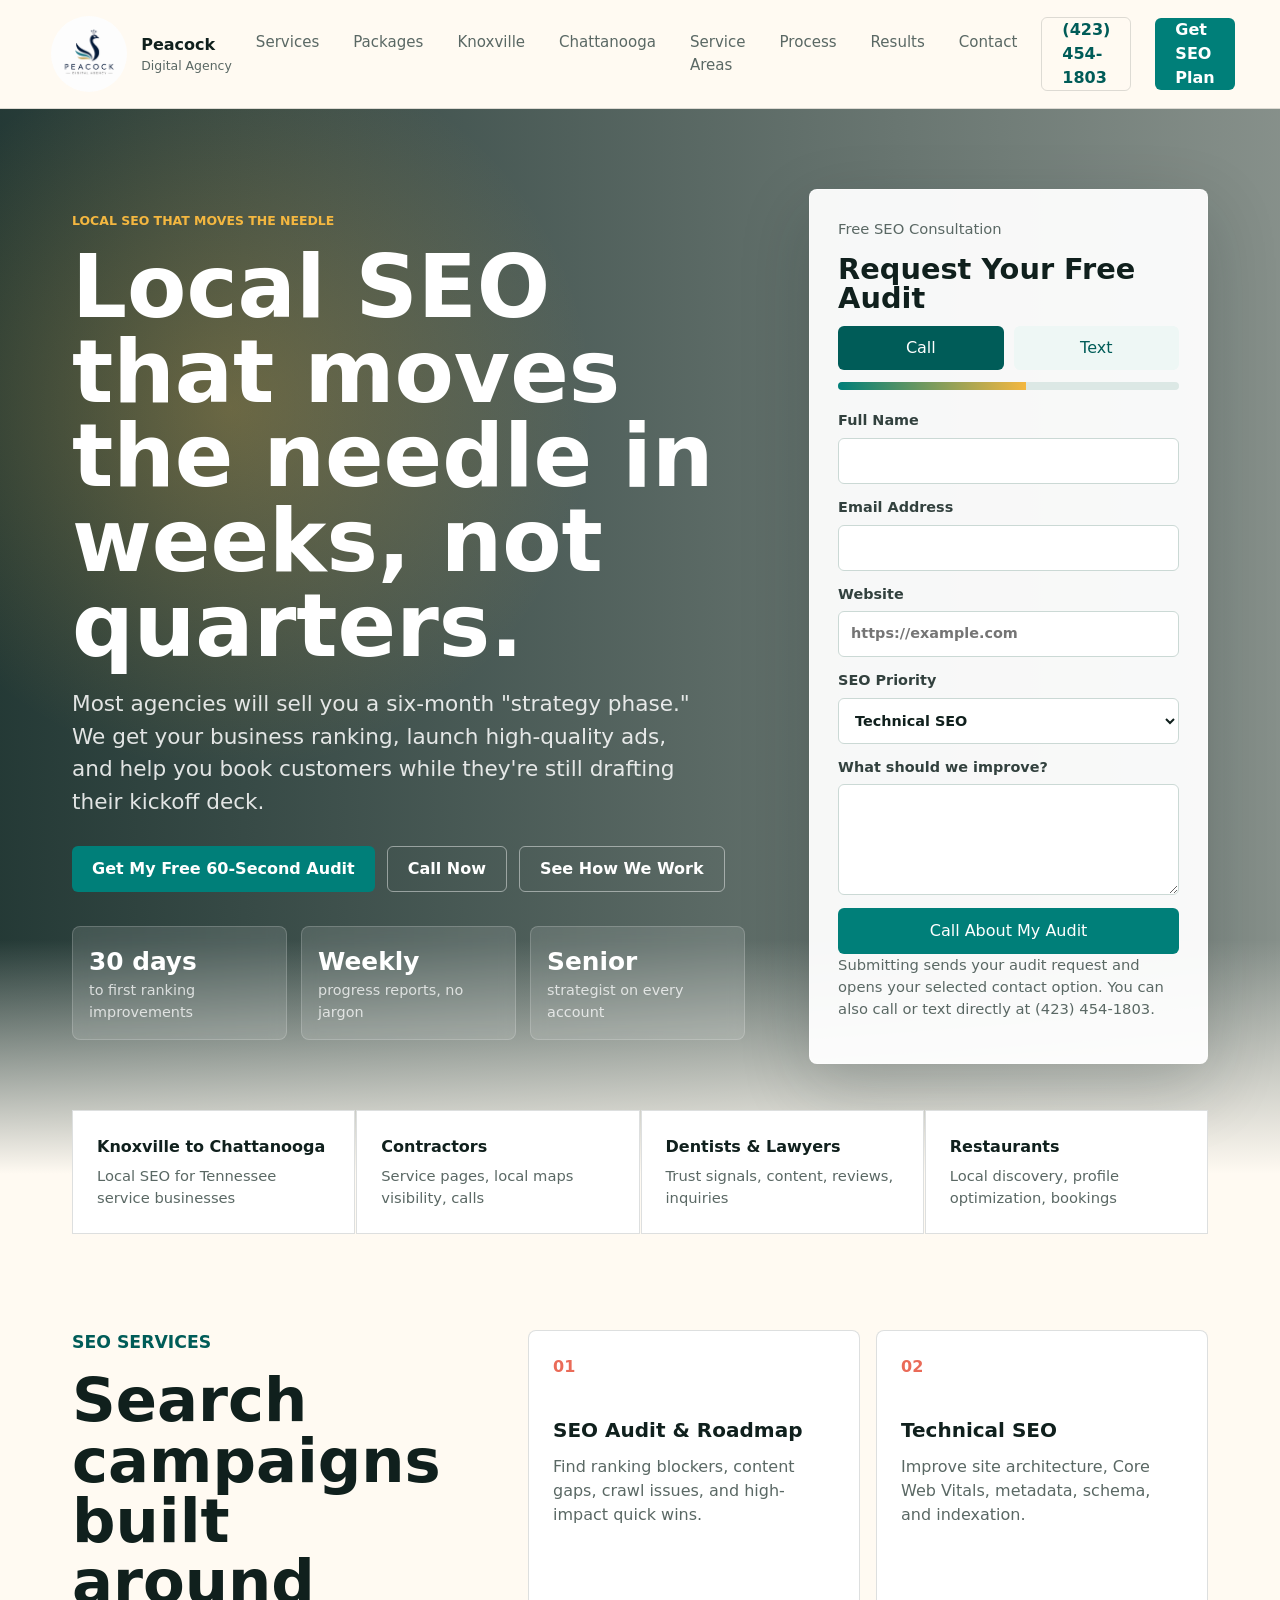
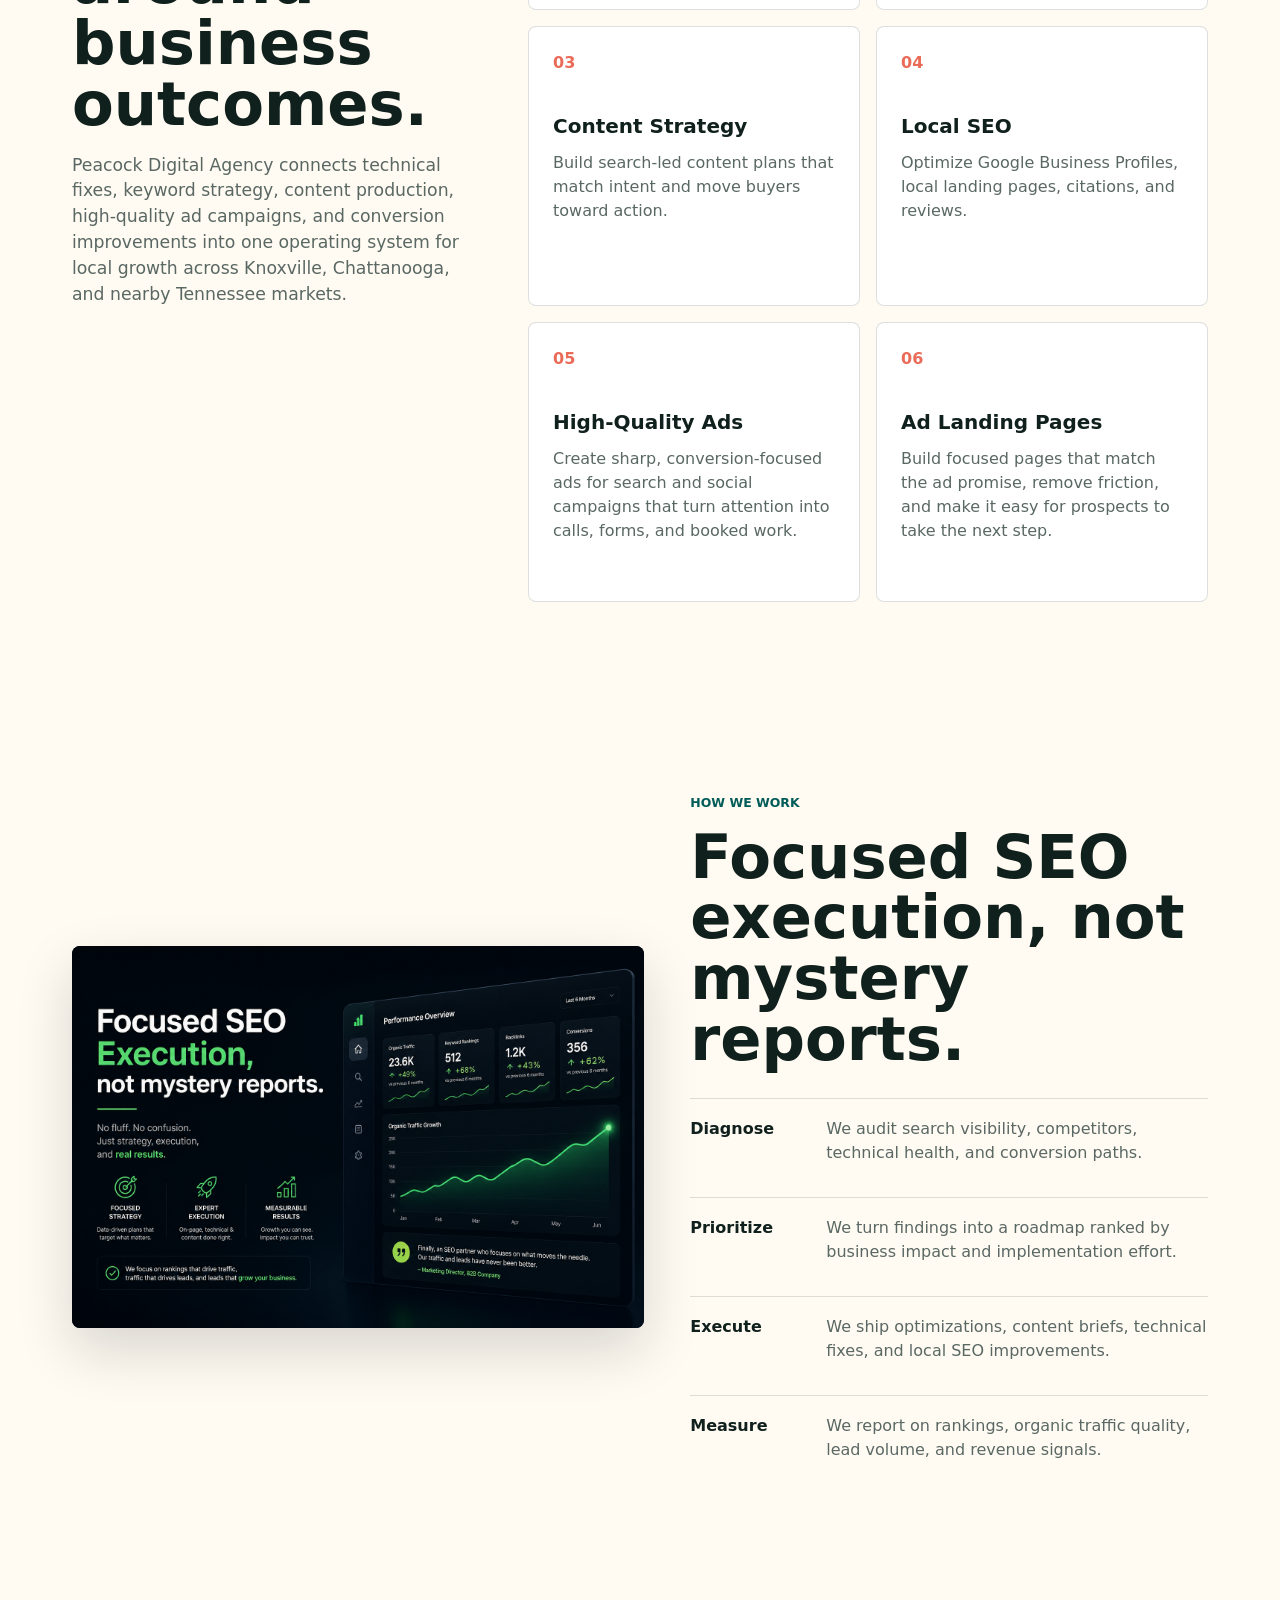
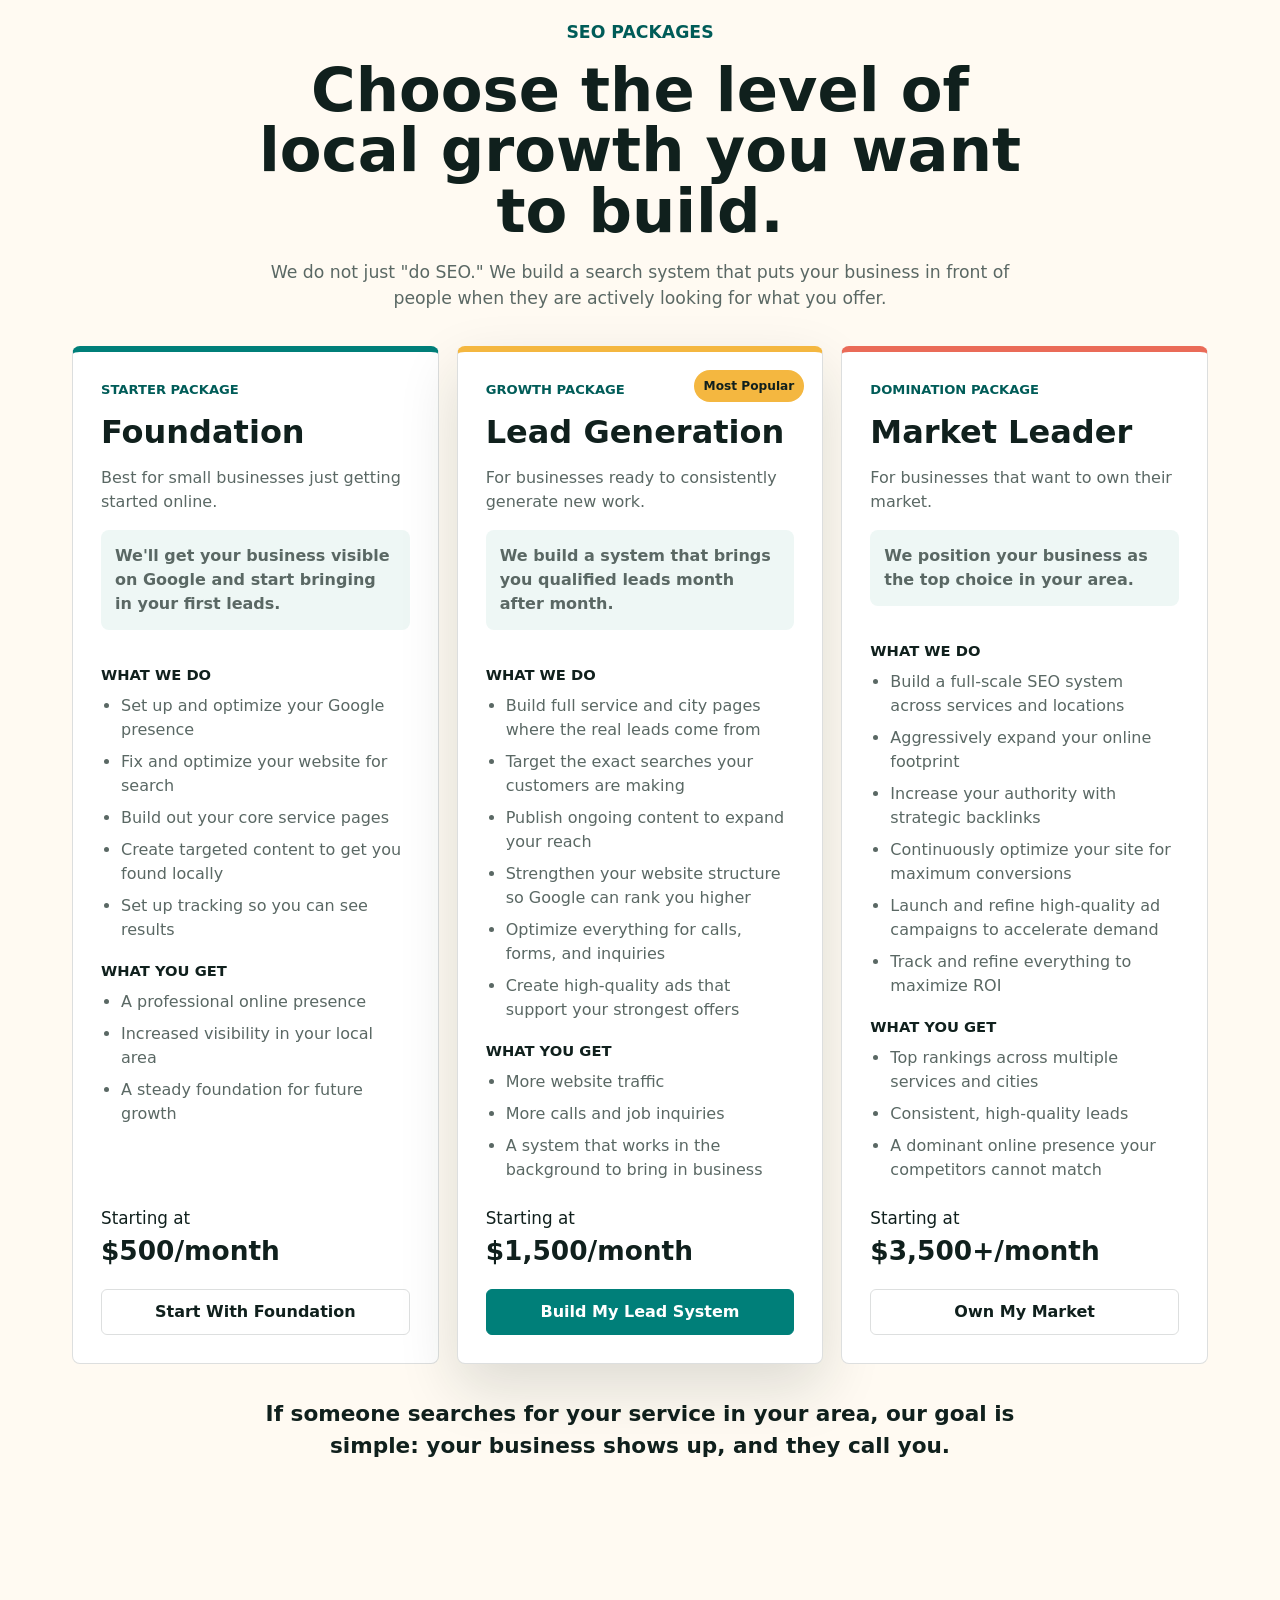
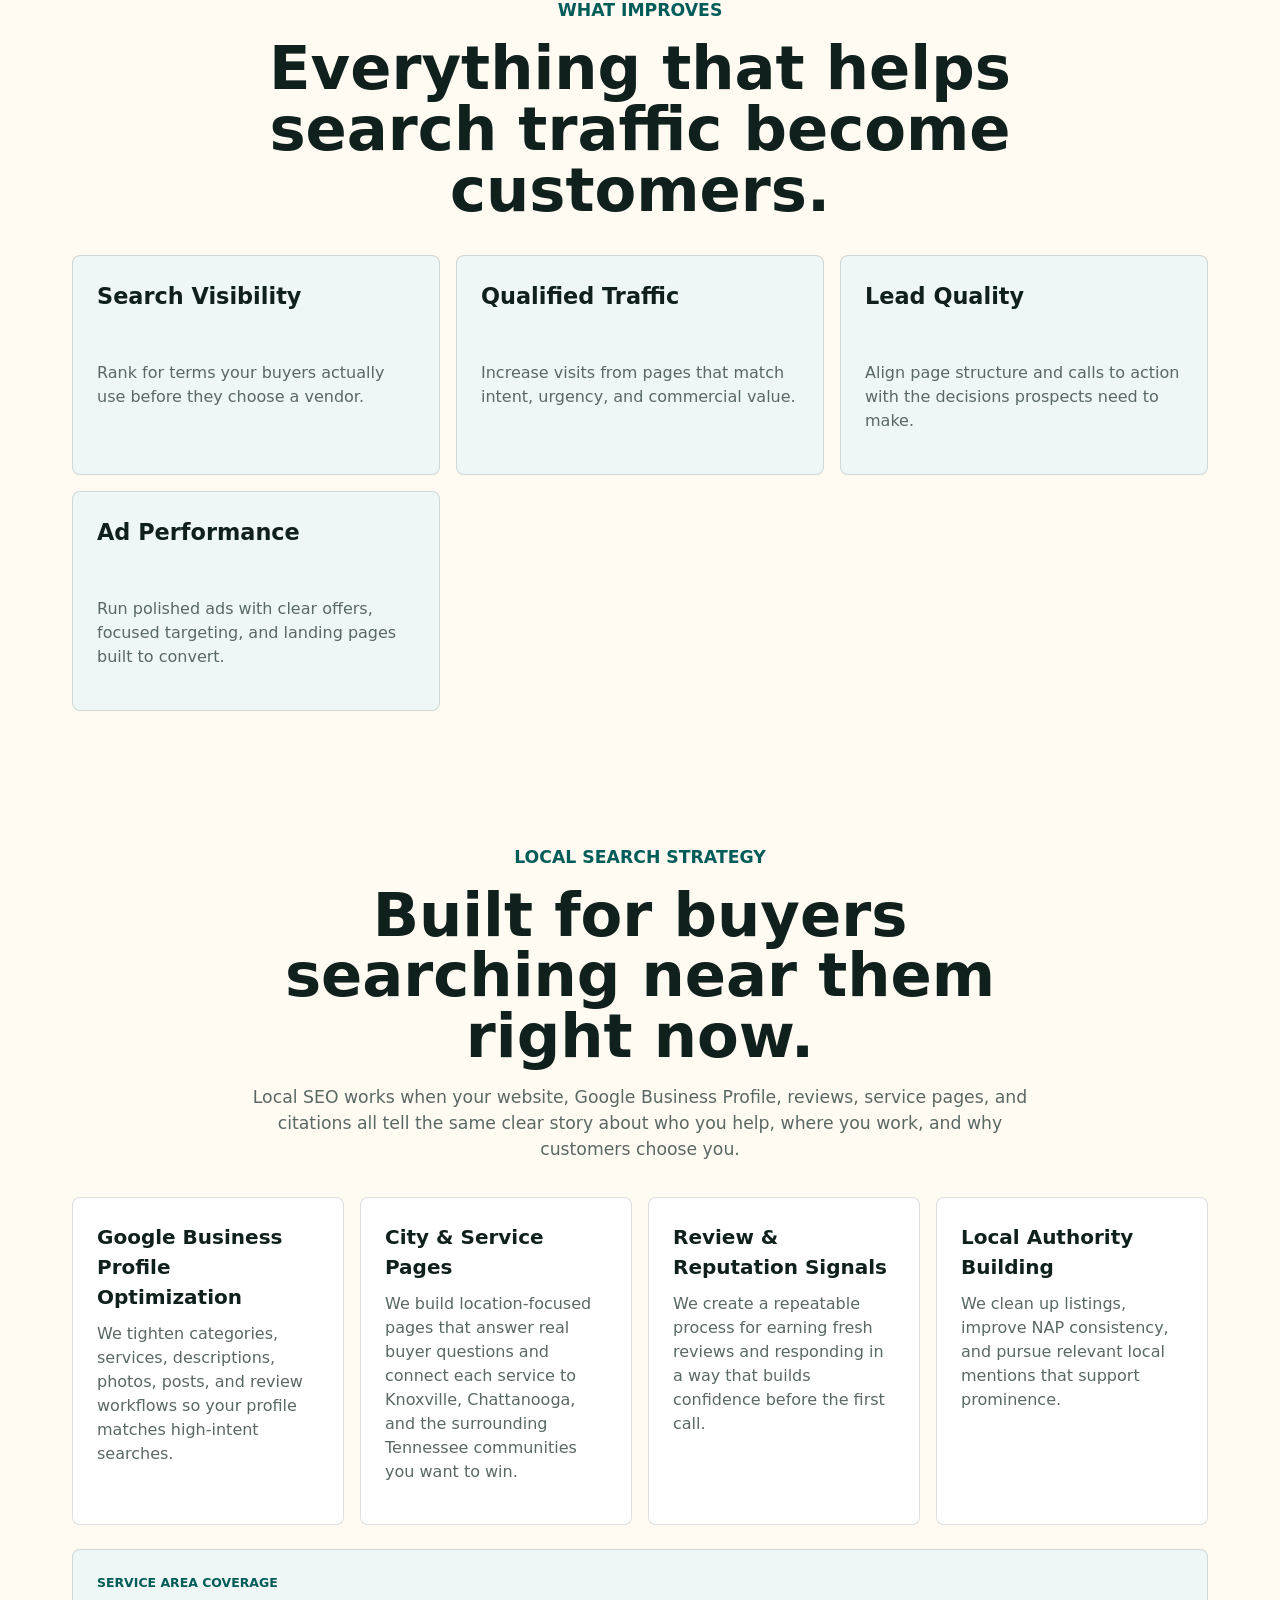
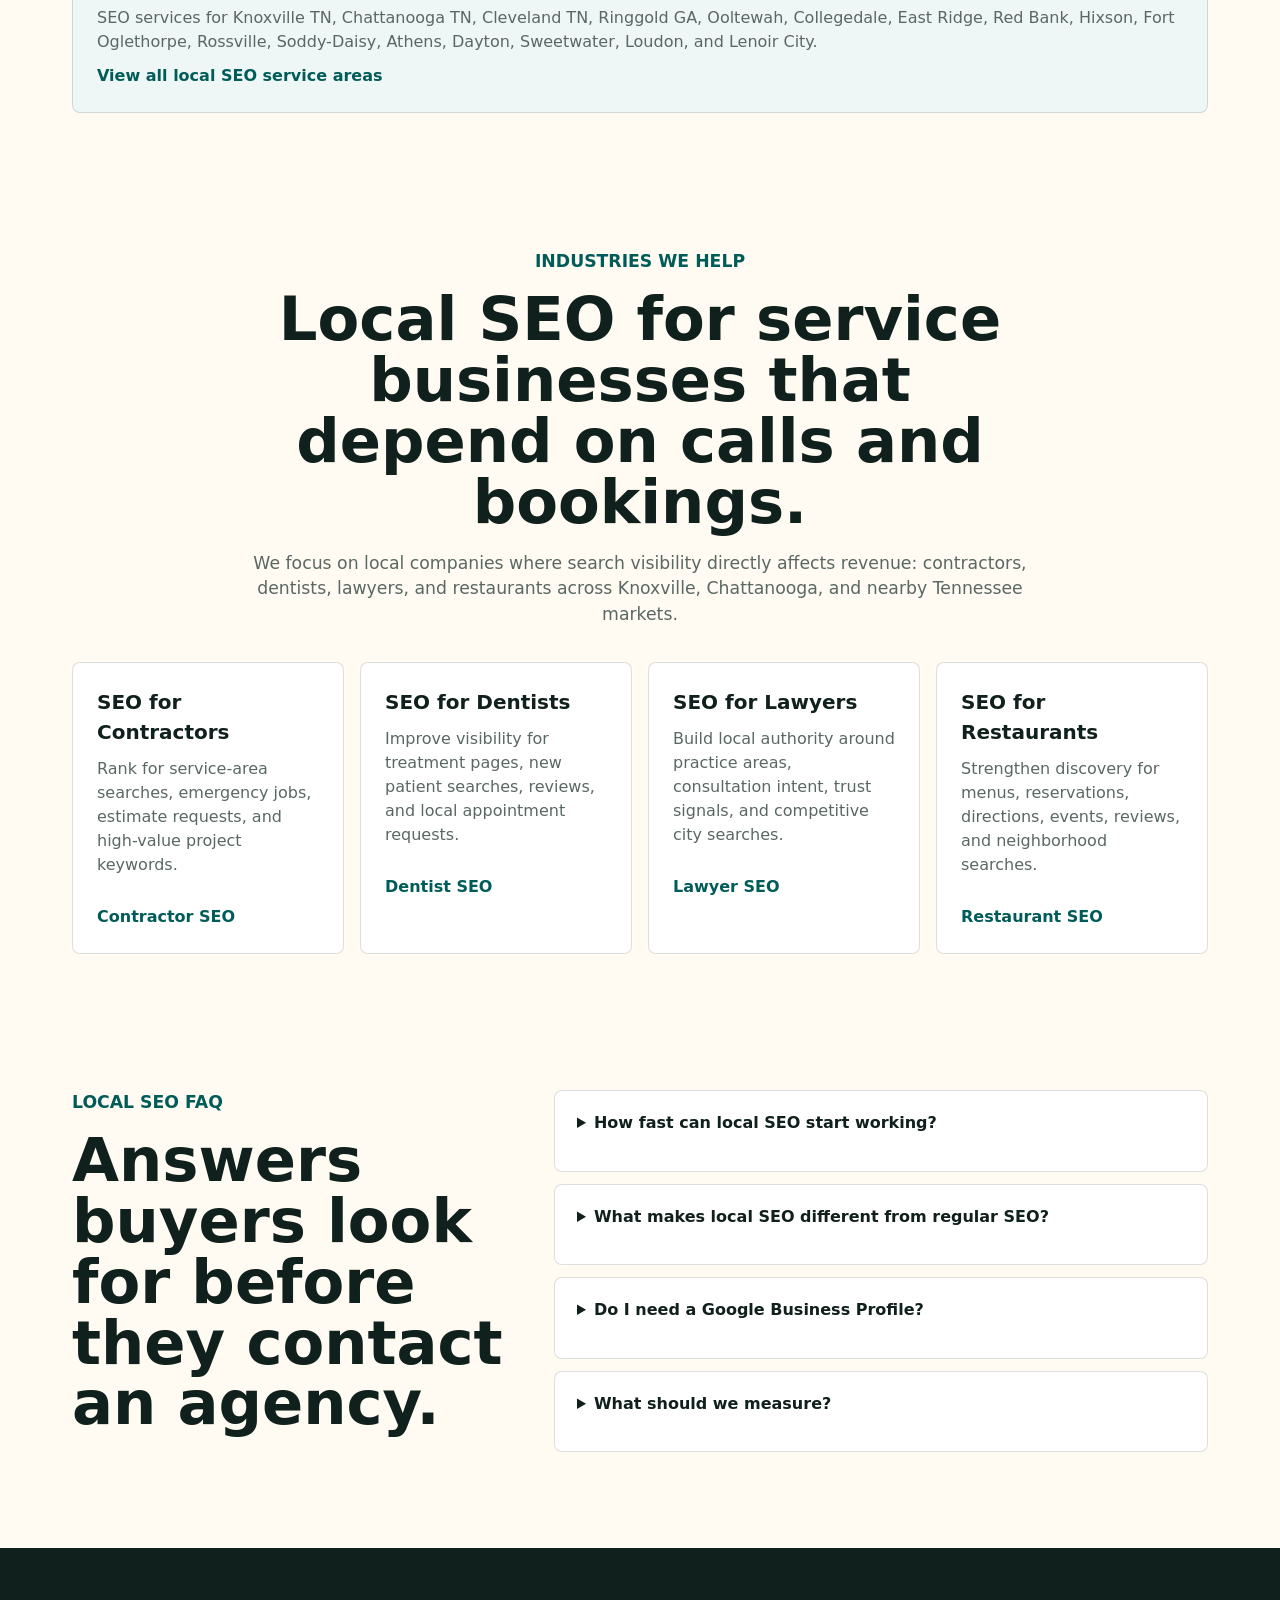
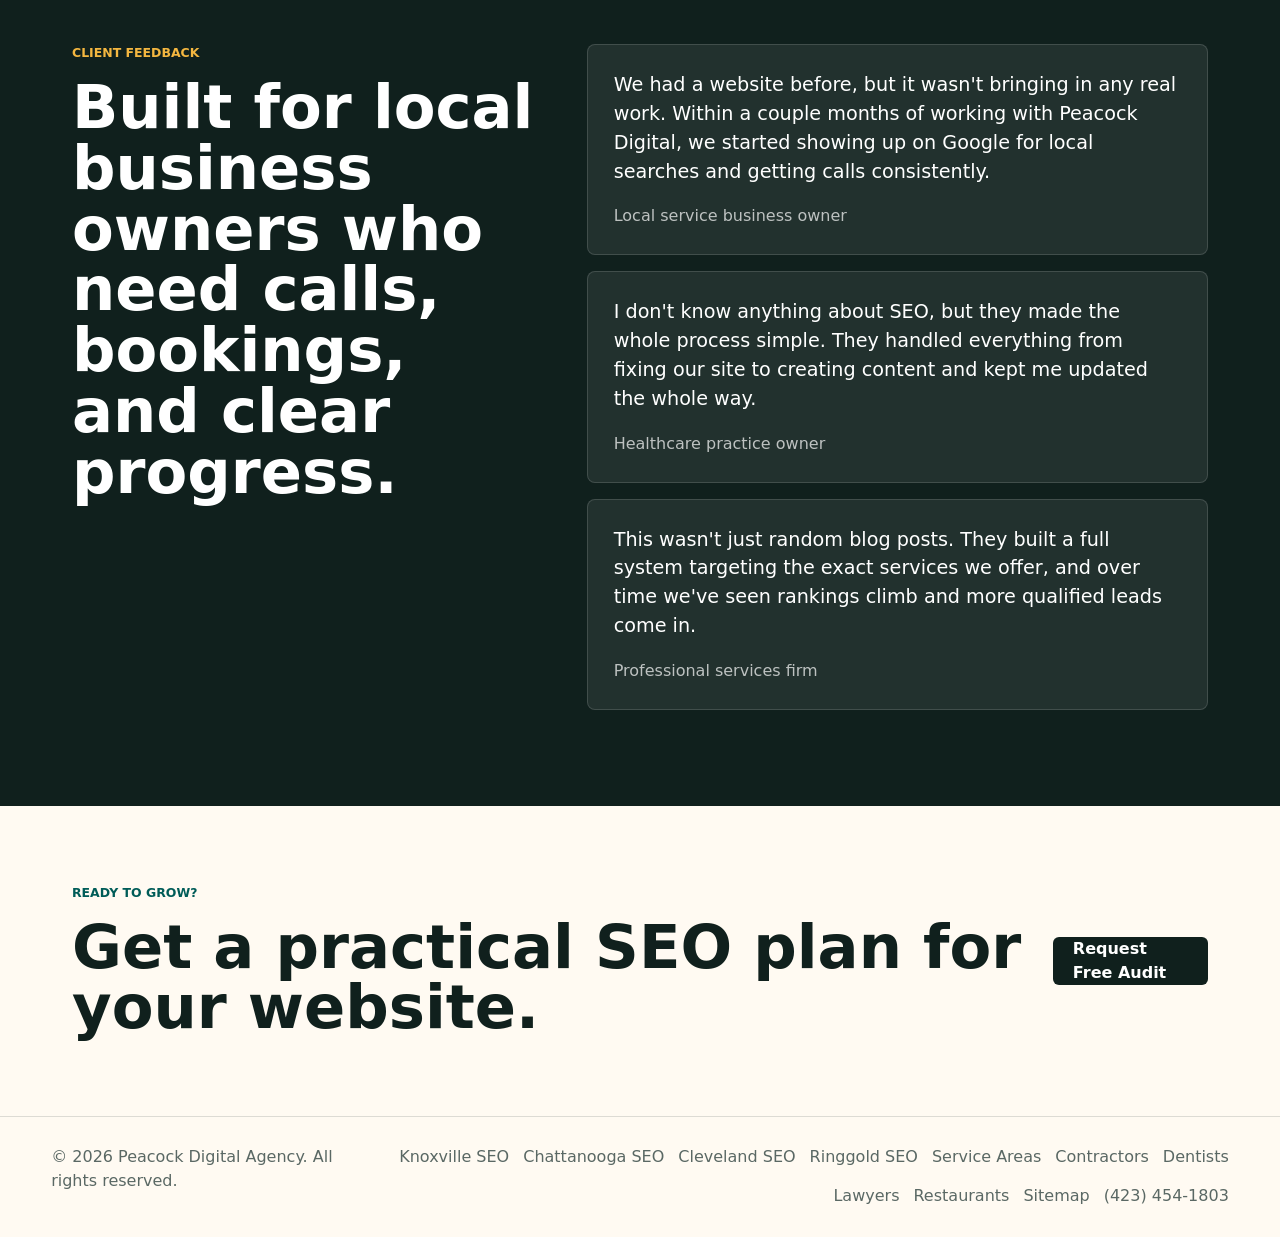
==== commit 3ea837c1: "Add Resend audit request endpoint" ====
--- a/index.html
+++ b/index.html
@@ -236,10 +236,18 @@
               What should we improve?
               <textarea name="message" rows="4"></textarea>
             </label>
+            <input
+              class="form-trap"
+              name="company"
+              type="text"
+              tabindex="-1"
+              autocomplete="off"
+              aria-hidden="true"
+            />
             <button class="submit-button" type="submit">Call About My Audit</button>
             <div class="form-status" role="status" aria-live="polite"></div>
             <p class="form-note">
-              Submitting opens your selected contact option and prepares your audit details.
+              Submitting sends your audit request and opens your selected contact option.
               You can also call or text directly at (423) 454-1803.
             </p>
           </form>
--- a/styles.css
+++ b/styles.css
@@ -322,6 +322,14 @@
 
 textarea {
   resize: vertical;
+}
+
+.form-trap {
+  position: absolute;
+  left: -9999px;
+  width: 1px;
+  height: 1px;
+  opacity: 0;
 }
 
 .lead-form button {
@@ -555,8 +563,10 @@
 
 .image-feature img {
   width: 100%;
-  height: 580px;
-  object-fit: cover;
+  height: auto;
+  aspect-ratio: 3 / 2;
+  object-fit: contain;
+  background: #020b11;
   border-radius: 8px;
   box-shadow: 0 22px 55px rgba(16, 32, 29, 0.16);
 }
@@ -1036,7 +1046,7 @@
   }
 
   .image-feature img {
-    height: 420px;
+    height: auto;
   }
 }
 
@@ -1110,7 +1120,7 @@
   }
 
   .image-feature img {
-    height: 320px;
+    height: auto;
   }
 
   .final-cta,
